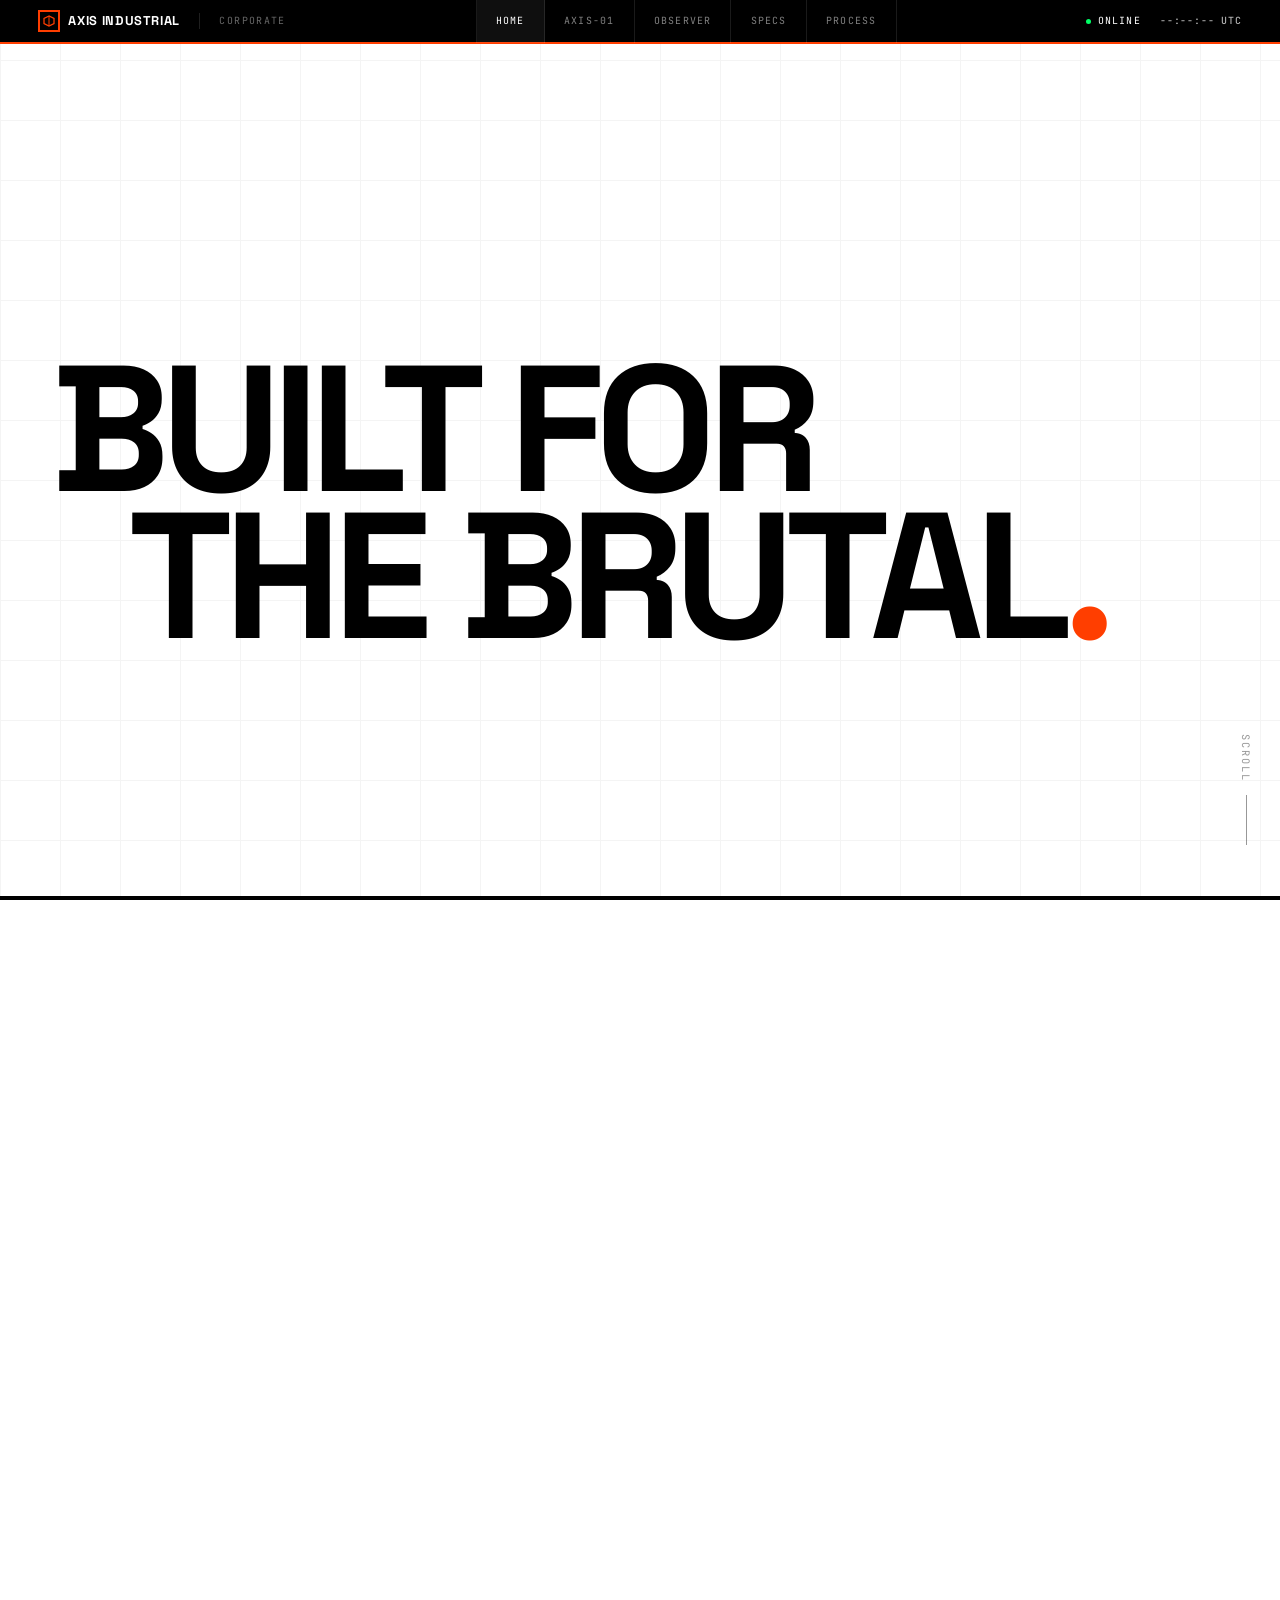
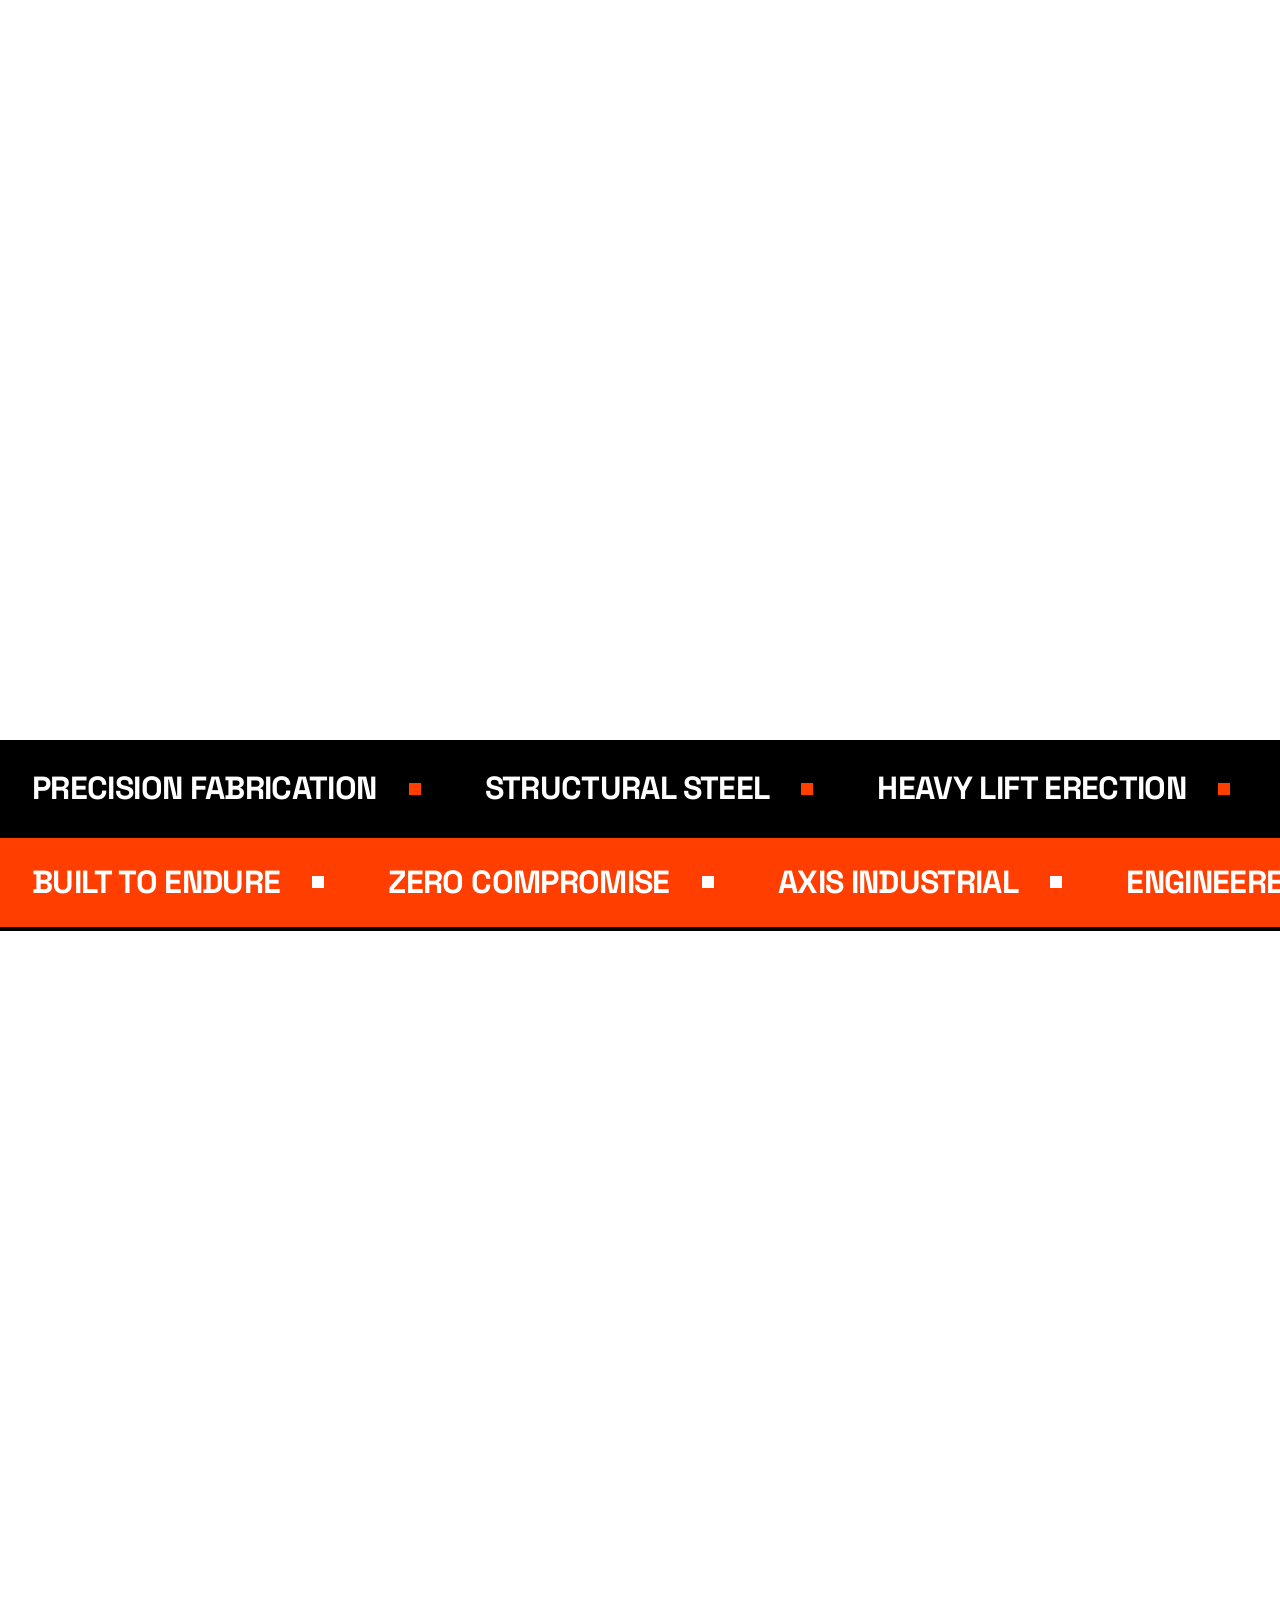
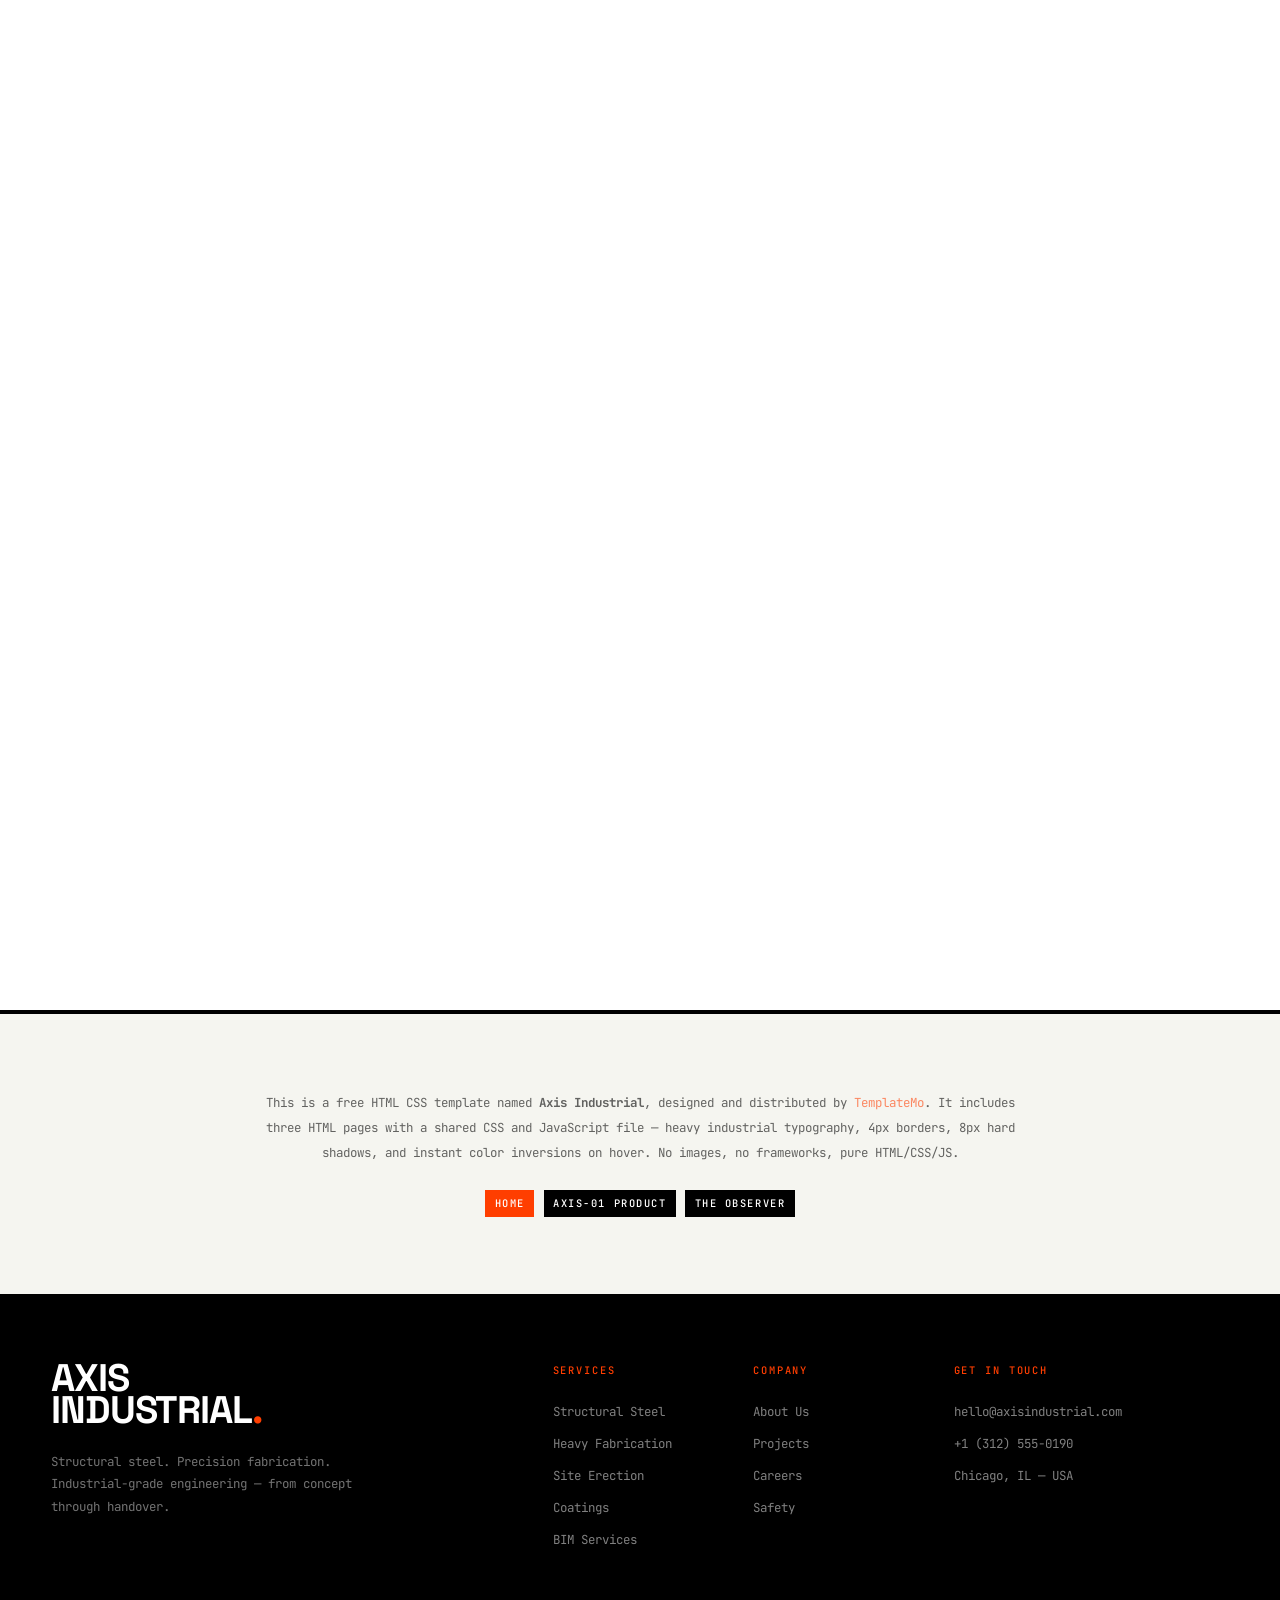
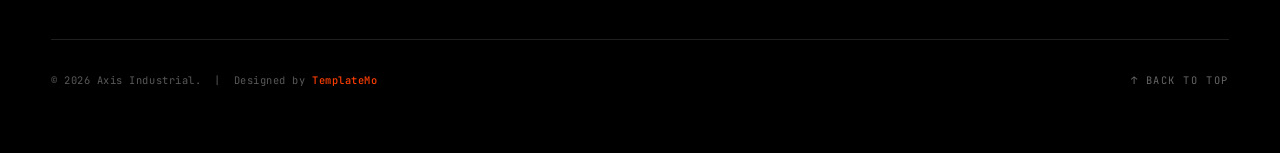
==== index.html @ 9c0cbf34 "up template" ====
<!DOCTYPE html>
<html lang="en">
<head>
<meta charset="UTF-8">
<meta name="viewport" content="width=device-width, initial-scale=1.0">
<title>AXIS INDUSTRIAL — Engineered Without Compromise</title>
<meta name="description" content="AXIS INDUSTRIAL delivers precision-engineered solutions for heavy industry. Built to endure. Designed to perform.">
<link rel="preconnect" href="https://fonts.googleapis.com">
<link rel="preconnect" href="https://fonts.gstatic.com" crossorigin>
<link href="https://fonts.googleapis.com/css2?family=JetBrains+Mono:wght@400;500&family=Space+Grotesk:wght@400;700&display=swap" rel="stylesheet">
<link rel="stylesheet" href="css/templatemo-axis-industrial.css">
<link rel="stylesheet" href="css/templatemo-axis-main-page.css">
<!--

TemplateMo 619 Axis Industrial

https://templatemo.com/tm-619-axis-industrial

-->
</head>
<body>

<!-- ====== HEADER ====== -->
<header class="header">
    <div class="header__inner">
        <div class="header__left">
            <a href="index.html" class="header__logo" aria-label="AXIS INDUSTRIAL Home">
                <span class="header__logo-mark">
                    <svg viewBox="0 0 24 24" fill="none" xmlns="http://www.w3.org/2000/svg"><path d="M12 2L2 7V17L12 22L22 17V7L12 2Z" stroke="#FF3E00" stroke-width="2.5"/><line x1="12" y1="2" x2="12" y2="22" stroke="#FF3E00" stroke-width="2"/></svg>
                </span>
                Axis Industrial
            </a>
            <span class="header__sep"></span>
            <span class="header__product">Corporate</span>
        </div>
        <nav class="header__nav" id="headerNav">
            <a href="index.html" class="active">Home</a>
            <a href="landing-page.html">AXIS-01</a>
            <a href="the-observer.html">Observer</a>
            <a href="#specs">Specs</a>
            <a href="#process">Process</a>
        </nav>
        <div class="header__right">
            <div class="header__status"><span class="header__status-dot"></span><span>Online</span></div>
            <div class="header__clock" id="utcClock">--:--:-- UTC</div>
        </div>
        <button class="header__burger" id="headerBurger" aria-label="Toggle navigation" aria-expanded="false"><span></span><span></span><span></span></button>
    </div>
</header>


<!-- ====== HERO ====== -->
<section class="hero">
    <div class="hero__grid hero__grid--dense" aria-hidden="true"></div>
    <div class="hero__label reveal">Est. 2009 — Precision Manufacturing</div>
    <h1 class="hero__title">
        <span class="line">Built for</span>
        <span class="line line--indent">the Brutal<span class="accent-dot">.</span></span>
    </h1>
    <div class="hero__bottom">
        <p class="hero__desc reveal">We engineer structural systems that perform under extreme load, hostile environments, and zero tolerance for failure.</p>
        <div class="hero__stats reveal">
            <div><div class="hero__stat-num">340<span class="accent">+</span></div><div class="hero__stat-label">Projects Delivered</div></div>
            <div><div class="hero__stat-num">99.7<span class="accent">%</span></div><div class="hero__stat-label">Uptime Record</div></div>
            <div><div class="hero__stat-num">16</div><div class="hero__stat-label">Countries Served</div></div>
        </div>
    </div>
    <div class="hero__scroll-cue" aria-hidden="true">Scroll</div>
</section>


<!-- ====== BENTO SPECS ====== -->
<section class="section" id="specs">
    <div class="container">
        <div class="section__header reveal">
            <div class="section__eyebrow">// Specifications</div>
            <h2 class="section__title">What We<br>Bring to Site</h2>
        </div>
        <div class="bento__grid">
            <div class="bento-card bento-card--wide reveal">
                <div class="bento-card__number">AX—01</div>
                <div><h3 class="bento-card__title">Structural<br>Analysis</h3><p class="bento-card__text">Finite element modeling at scale. Every joint, weld, and load path computed to fractions of a millimeter.</p></div>
                <div class="bar-chart"><div class="bar-chart__col" style="height:45%"></div><div class="bar-chart__col" style="height:70%"></div><div class="bar-chart__col" style="height:55%"></div><div class="bar-chart__col" style="height:90%"></div><div class="bar-chart__col" style="height:65%"></div><div class="bar-chart__col" style="height:100%"></div><div class="bar-chart__col" style="height:80%"></div><div class="bar-chart__col" style="height:95%"></div></div>
                <div class="bento-card__visual" aria-hidden="true"></div>
            </div>
            <div class="bento-card bento-card--narrow bento-card--dark reveal">
                <div class="bento-card__number">AX—02</div>
                <h3 class="bento-card__title">Heavy<br>Fabrication</h3>
                <div class="bento-card__stat">2400<span style="font-size:0.4em;opacity:0.5">T</span></div>
            </div>
            <div class="bento-card bento-card--mid reveal">
                <div class="bento-card__number">AX—03</div>
                <div><h3 class="bento-card__title">On-Site<br>Erection</h3><p class="bento-card__text">Crane-ready modular assemblies. Delivered sequenced, bolted in order, zero rework.</p></div>
                <div style="align-self:end;display:flex;flex-wrap:wrap;gap:0.5rem"><span class="tag">Modular</span><span class="tag tag--filled">Sequenced</span><span class="tag">Pre-fitted</span></div>
            </div>
            <div class="bento-card bento-card--mid bento-card--safety reveal">
                <div class="bento-card__number" style="opacity:0.6">AX—04</div>
                <h3 class="bento-card__title">Corrosion<br>Engineering</h3>
                <p class="bento-card__text" style="opacity:0.85">25-year coating systems verified to ISO 12944 C5-M.</p>
                <div class="bento-card__stat">C5-M</div>
            </div>
            <div class="bento-card bento-card--narrow bento-card--tall reveal">
                <div class="bento-card__number">AX—05</div>
                <h3 class="bento-card__title">Quality<br>Assurance</h3>
                <p class="bento-card__text">ISO 3834-2 certified welding. Full material traceability.</p>
                <div style="align-self:end"><div class="bento-card__stat">100<span class="accent" style="font-size:0.4em">%</span></div><div class="bento-card__text" style="margin-top:0.5rem">Inspection Rate</div></div>
            </div>
            <div class="bento-card bento-card--wide bento-card--dark reveal">
                <div class="bento-card__number">AX—06</div>
                <div><h3 class="bento-card__title">Digital Twin<br>Integration</h3><p class="bento-card__text" style="opacity:0.55">Every structure delivered with a living BIM model — sensor-linked, maintenance-aware.</p></div>
                <div class="bar-chart"><div class="bar-chart__col" style="height:60%"></div><div class="bar-chart__col" style="height:80%"></div><div class="bar-chart__col" style="height:100%"></div><div class="bar-chart__col" style="height:70%"></div><div class="bar-chart__col" style="height:90%"></div><div class="bar-chart__col" style="height:50%"></div></div>
            </div>
        </div>
    </div>
</section>


<!-- ====== TICKER ====== -->
<div class="ticker" aria-hidden="true"><div class="ticker__track"><span class="ticker__item">Precision Fabrication</span><span class="ticker__item">Structural Steel</span><span class="ticker__item">Heavy Lift Erection</span><span class="ticker__item">Industrial Coatings</span><span class="ticker__item">BIM / Digital Twin</span><span class="ticker__item">Quality ISO 3834</span><span class="ticker__item">NDT Inspection</span><span class="ticker__item">Modular Assembly</span><span class="ticker__item">Precision Fabrication</span><span class="ticker__item">Structural Steel</span><span class="ticker__item">Heavy Lift Erection</span><span class="ticker__item">Industrial Coatings</span><span class="ticker__item">BIM / Digital Twin</span><span class="ticker__item">Quality ISO 3834</span><span class="ticker__item">NDT Inspection</span><span class="ticker__item">Modular Assembly</span></div></div>
<div class="ticker ticker--reverse ticker--safety" aria-hidden="true"><div class="ticker__track"><span class="ticker__item">Built to Endure</span><span class="ticker__item">Zero Compromise</span><span class="ticker__item">Axis Industrial</span><span class="ticker__item">Engineered Strength</span><span class="ticker__item">On Time — On Spec</span><span class="ticker__item">Axis Industrial</span><span class="ticker__item">Built to Endure</span><span class="ticker__item">Zero Compromise</span><span class="ticker__item">Axis Industrial</span><span class="ticker__item">Engineered Strength</span><span class="ticker__item">On Time — On Spec</span><span class="ticker__item">Axis Industrial</span></div></div>


<!-- ====== THE STACK ====== -->
<section class="section" id="process">
    <div class="container">
        <div class="stack__header reveal">
            <div><div class="section__eyebrow">// How We Deliver</div><h2 class="section__title">The Process</h2></div>
            <p class="stack__subtitle">Four phases. One outcome. Structures that outlast the engineers who built them.</p>
        </div>
        <div>
            <article class="stack__card reveal"><div class="stack__card-left"><div class="stack__card-step">01</div></div><div class="stack__card-right"><h3 class="stack__card-title">Scope &<br>Assessment</h3><p class="stack__card-text">We survey, scan, and model existing site conditions. Every constraint becomes a parameter.</p><div class="stack__card-tags"><span class="tag">Site Survey</span><span class="tag">3D Scan</span><span class="tag tag--filled">Load Analysis</span></div></div></article>
            <article class="stack__card reveal"><div class="stack__card-left"><div class="stack__card-step">02</div></div><div class="stack__card-right"><h3 class="stack__card-title">Design &<br>Engineering</h3><p class="stack__card-text">Full 3D BIM modeling with integrated structural analysis. Connection design, seismic detailing — all in parallel.</p><div class="stack__card-tags"><span class="tag">BIM Model</span><span class="tag tag--safety">FEA</span><span class="tag">Seismic</span></div></div></article>
            <article class="stack__card reveal"><div class="stack__card-left"><div class="stack__card-step">03</div></div><div class="stack__card-right"><h3 class="stack__card-title">Fabrication<br>& QC</h3><p class="stack__card-text">CNC plasma, robotic welding, coded welders. Every piece NDT inspected, blast cleaned, and coated.</p><div class="stack__card-tags"><span class="tag tag--filled">CNC</span><span class="tag">Robotic Weld</span><span class="tag">NDT</span></div></div></article>
            <article class="stack__card reveal"><div class="stack__card-left"><div class="stack__card-step">04</div></div><div class="stack__card-right"><h3 class="stack__card-title">Erection &<br>Handover</h3><p class="stack__card-text">Sequenced delivery to site. We hand over a digital twin with every bolt location documented.</p><div class="stack__card-tags"><span class="tag">Lift Plan</span><span class="tag">As-Builts</span><span class="tag tag--safety">Digital Twin</span></div></div></article>
        </div>
    </div>
</section>


<!-- ====== ABOUT THIS TEMPLATE ====== -->
<section class="about">
    <div class="about__inner">
        <p class="about__text">
            This is a free HTML CSS template named <strong>Axis Industrial</strong>, designed and distributed by
            <a href="https://templatemo.com/tm-619-axis-industrial" target="_blank" rel="noopener" style="color:var(--safety)">TemplateMo</a>.
            It includes three HTML pages with a shared CSS and JavaScript file — heavy industrial typography,
            4px borders, 8px hard shadows, and instant color inversions on hover. No images, no frameworks, pure HTML/CSS/JS.
        </p>
        <div class="about__links">
            <a href="index.html" class="tag tag--safety">Home</a>
            <a href="landing-page.html" class="tag tag--filled">AXIS-01 Product</a>
            <a href="the-observer.html" class="tag tag--filled">The Observer</a>
        </div>
    </div>
</section>


<!-- ====== FOOTER ====== -->
<footer class="footer">
    <div class="footer__inner">
        <div class="footer__top">
            <div class="footer__brand">
                <h2 class="font-display footer__brand-name">Axis<br>Industrial<span class="accent">.</span></h2>
                <p class="footer__brand-desc">Structural steel. Precision fabrication. Industrial-grade engineering — from concept through handover.</p>
            </div>
            <div class="footer__col"><div class="footer__col-title">Services</div><a href="#">Structural Steel</a><a href="#">Heavy Fabrication</a><a href="#">Site Erection</a><a href="#">Coatings</a><a href="#">BIM Services</a></div>
            <div class="footer__col"><div class="footer__col-title">Company</div><a href="#">About Us</a><a href="#">Projects</a><a href="#">Careers</a><a href="#">Safety</a></div>
            <div class="footer__col"><div class="footer__col-title">Get in Touch</div><a href="#">hello@axisindustrial.com</a><a href="#">+1 (312) 555-0190</a><a href="#">Chicago, IL — USA</a></div>
        </div>
        <div class="footer__bottom">
            <span class="footer__copy">&copy; 2026 Axis Industrial. &nbsp;|&nbsp; Designed by <a href="https://templatemo.com/tm-619-axis-industrial" target="_blank" rel="nofollow noopener">TemplateMo</a></span>
            <button class="footer__back-top" id="backToTop" aria-label="Back to top">↑ Back to Top</button>
        </div>
    </div>
</footer>

<script src="js/templatemo-axis-script.js"></script>
</body>
</html>
---- css/templatemo-axis-industrial.css ----
/*

TemplateMo 619 Axis Industrial

https://templatemo.com/tm-619-axis-industrial

*/

/* ============================================================
   AXIS INDUSTRIAL — COMMON CSS
   ============================================================
   1. RESET & VARIABLES
   2. BASE TYPOGRAPHY
   3. UTILITY CLASSES
   4. BUTTONS
   5. HEADER / NAV
   6. HERO (BASE)
   7. SECTION SHARED
   8. BENTO / SPEC CARD BASE
   9. TICKER
   10. FOOTER
   11. SCROLL REVEAL
   12. RESPONSIVE — BASE
   ============================================================ */

/* ----- 1. RESET & VARIABLES ----- */
*, *::before, *::after {
    margin: 0;
    padding: 0;
    box-sizing: border-box;
}

:root {
    /* Palette */
    --base: #FFFFFF;
    --ink: #000000;
    --safety: #FF3E00;
    --muted: #888888;
    --surface: #F5F5F0;
    --term-bg: #08080A;
    --term-green: #00FF66;
    --term-amber: #FFAA00;

    /* Borders & Shadows */
    --border: 4px solid var(--ink);
    --border-thin: 1px solid var(--ink);
    --border-hair: 1px solid rgba(0,0,0,0.10);
    --shadow: 8px 8px 0px var(--ink);
    --shadow-safety: 8px 8px 0px var(--safety);
    --shadow-hover: 4px 4px 0px var(--ink);

    /* Type Scale */
    --fs-hero: clamp(4rem, 14vw, 14rem);
    --fs-h1: clamp(2.4rem, 5vw, 5rem);
    --fs-h2: clamp(1.6rem, 3vw, 3rem);
    --fs-h3: clamp(1.1rem, 1.6vw, 1.5rem);
    --fs-body: clamp(0.9rem, 1.1vw, 1.1rem);
    --fs-data: clamp(0.78rem, 0.9vw, 0.95rem);
    --fs-micro: 0.62rem;
    --fs-ticker: clamp(1.4rem, 2.5vw, 2.5rem);
    --fs-stat: clamp(2.4rem, 5vw, 4.5rem);
    --fs-spec-val: clamp(2rem, 4vw, 3.5rem);

    /* Spacing */
    --gap: clamp(1rem, 2vw, 2rem);
    --section-pad: clamp(4rem, 10vw, 10rem) clamp(1rem, 4vw, 4rem);

    /* Layout */
    --cols: 12;
    --header-h: 44px;
}

html {
    scroll-behavior: smooth;
    -webkit-text-size-adjust: 100%;
}

body {
    font-family: 'JetBrains Mono', monospace;
    font-weight: 400;
    font-size: var(--fs-body);
    line-height: 1.6;
    color: var(--ink);
    background-color: var(--base);
    overflow-x: hidden;
}

img { max-width: 100%; display: block; }
a { color: inherit; text-decoration: none; }
ul { list-style: none; }

::selection {
    background: var(--safety);
    color: var(--base);
}


/* ----- 2. BASE TYPOGRAPHY ----- */
h1, h2, h3, h4, h5, h6,
.font-display {
    font-family: 'Space Grotesk', sans-serif;
    font-weight: 700;
    text-transform: uppercase;
    line-height: 0.85;
    letter-spacing: -0.03em;
}


/* ----- 3. UTILITY CLASSES ----- */
.container {
    width: 100%;
    max-width: 1440px;
    margin: 0 auto;
    padding-inline: clamp(1rem, 4vw, 4rem);
}

.grid-12 {
    display: grid;
    grid-template-columns: repeat(var(--cols), 1fr);
    gap: var(--gap);
}

.accent { color: var(--safety); }

.tag {
    display: inline-block;
    font-family: 'JetBrains Mono', monospace;
    font-size: 0.65rem;
    font-weight: 500;
    text-transform: uppercase;
    letter-spacing: 0.15em;
    padding: 0.3em 0.7em;
    border: 2px solid var(--ink);
    background: var(--base);
}

.tag--filled {
    background: var(--ink);
    color: var(--base);
}

.tag--safety {
    background: var(--safety);
    color: var(--base);
    border-color: var(--safety);
}

.tag--ghost {
    border-color: var(--muted);
    color: var(--muted);
    background: transparent;
}


/* ----- 4. BUTTONS ----- */
.btn {
    font-family: 'JetBrains Mono', monospace;
    font-size: 0.72rem;
    font-weight: 500;
    text-transform: uppercase;
    letter-spacing: 0.1em;
    padding: 0.8em 2em;
    border: var(--border);
    cursor: pointer;
    transition: none;
    display: inline-block;
    text-align: center;
}

.btn--primary {
    background: var(--safety);
    color: var(--base);
    box-shadow: var(--shadow);
}

.btn--primary:hover {
    transform: translate(-4px, -4px);
    box-shadow: 12px 12px 0px var(--ink);
}

.btn--primary:active {
    transform: translate(4px, 4px);
    box-shadow: 0 0 0 var(--ink);
}

.btn--ghost {
    background: var(--base);
    color: var(--ink);
    box-shadow: var(--shadow);
}

.btn--ghost:hover {
    background: var(--ink);
    color: var(--base);
    transform: translate(-4px, -4px);
    box-shadow: 12px 12px 0px var(--ink);
}


/* ----- 5. HEADER / NAV ----- */
.header {
    position: fixed;
    top: 0;
    left: 0;
    width: 100%;
    height: var(--header-h);
    z-index: 1000;
    background: var(--ink);
    color: var(--base);
    border-bottom: 2px solid var(--safety);
    display: flex;
    align-items: center;
    padding: 0 clamp(1rem, 3vw, 3rem);
}

.header__inner {
    width: 100%;
    max-width: 1440px;
    margin: 0 auto;
    display: flex;
    align-items: center;
    justify-content: space-between;
    gap: 1rem;
}

.header__left {
    display: flex;
    align-items: center;
    gap: 1.2rem;
}

.header__logo {
    font-family: 'Space Grotesk', sans-serif;
    font-weight: 700;
    font-size: 0.8rem;
    text-transform: uppercase;
    letter-spacing: 0.05em;
    display: flex;
    align-items: center;
    gap: 0.5rem;
    white-space: nowrap;
}

.header__logo-mark {
    width: 22px;
    height: 22px;
    border: 2px solid var(--safety);
    display: flex;
    align-items: center;
    justify-content: center;
    flex-shrink: 0;
}

.header__logo-mark svg {
    width: 12px;
    height: 12px;
}

.header__sep {
    width: 1px;
    height: 16px;
    background: rgba(255,255,255,0.12);
}

.header__product {
    font-size: var(--fs-micro);
    letter-spacing: 0.14em;
    text-transform: uppercase;
    opacity: 0.4;
}

/* Light-switch nav cells */
.header__nav {
    display: flex;
    align-items: stretch;
    height: var(--header-h);
    border-left: 1px solid rgba(255,255,255,0.10);
}

.header__nav a {
    font-family: 'JetBrains Mono', monospace;
    font-size: var(--fs-micro);
    text-transform: uppercase;
    letter-spacing: 0.12em;
    padding: 0 1.2rem;
    display: flex;
    align-items: center;
    border-right: 1px solid rgba(255,255,255,0.10);
    color: rgba(255,255,255,0.5);
    transition: background 0s, color 0s;
}

.header__nav a:hover {
    background: var(--safety);
    color: var(--base);
}

/* Active page highlight */
.header__nav a.active {
    background: rgba(255,255,255,0.06);
    color: var(--base);
}

.header__right {
    display: flex;
    align-items: center;
    gap: 1.2rem;
}

.header__status {
    display: flex;
    align-items: center;
    gap: 0.4rem;
    font-size: var(--fs-micro);
    text-transform: uppercase;
    letter-spacing: 0.12em;
}

.header__status-dot {
    width: 5px;
    height: 5px;
    border-radius: 50%;
    background: var(--term-green);
    animation: pulse 2s ease-in-out infinite;
}

@keyframes pulse {
    0%, 100% { opacity: 1; }
    50% { opacity: 0.4; }
}

.header__clock {
    font-family: 'JetBrains Mono', monospace;
    font-size: var(--fs-micro);
    font-weight: 500;
    letter-spacing: 0.08em;
    opacity: 0.7;
    min-width: 7em;
    text-align: right;
}

.header__burger {
    display: none;
    flex-direction: column;
    gap: 4px;
    cursor: pointer;
    background: none;
    border: none;
    padding: 4px;
}

.header__burger span {
    width: 22px;
    height: 2px;
    background: var(--base);
    transition: transform 0.3s, opacity 0.3s;
}


/* ----- 6. HERO (BASE) ----- */
.hero {
    min-height: 100vh;
    min-height: 100svh;
    display: flex;
    flex-direction: column;
    justify-content: flex-end;
    padding: var(--section-pad);
    padding-top: calc(var(--header-h) + 4rem);
    position: relative;
    overflow: hidden;
    border-bottom: var(--border);
}

.hero--center {
    justify-content: center;
    align-items: center;
    text-align: center;
}

.hero__grid {
    position: absolute;
    inset: 0;
    background-image:
        linear-gradient(rgba(0,0,0,0.045) 1px, transparent 1px),
        linear-gradient(90deg, rgba(0,0,0,0.045) 1px, transparent 1px);
    background-size: 40px 40px;
    pointer-events: none;
}

.hero__label {
    font-family: 'JetBrains Mono', monospace;
    font-size: 0.68rem;
    text-transform: uppercase;
    letter-spacing: 0.22em;
    color: var(--safety);
    margin-bottom: 1.5rem;
    display: flex;
    align-items: center;
    gap: 0.8rem;
    position: relative;
    z-index: 1;
}

.hero__label::before {
    content: '';
    width: 30px;
    height: 1px;
    background: var(--safety);
}

.hero__title {
    font-size: var(--fs-hero);
    line-height: 0.82;
    letter-spacing: -0.05em;
    position: relative;
    z-index: 1;
    margin-bottom: 2rem;
    animation: heroRotate linear both;
    animation-timeline: scroll();
    animation-range: 0vh 55vh;
}

@keyframes heroRotate {
    from { transform: rotate(0deg); opacity: 1; }
    to   { transform: rotate(-2.5deg) translateY(-20px); opacity: 0.25; }
}

.hero__title .line { display: block; }
.hero__title .line--indent { padding-left: clamp(1rem, 6vw, 6rem); }
.hero__title .dot,
.hero__title .accent-dot { color: var(--safety); }

.hero__bottom {
    display: flex;
    align-items: flex-end;
    justify-content: space-between;
    gap: 2rem;
    flex-wrap: wrap;
    position: relative;
    z-index: 1;
}

.hero__desc {
    max-width: 420px;
    font-size: var(--fs-data);
    line-height: 1.8;
    opacity: 0.55;
    position: relative;
    z-index: 1;
}

.hero__stats,
.hero__kpis {
    display: flex;
    gap: clamp(1.5rem, 3vw, 3.5rem);
}

.hero__stat-num,
.hero__kpi-val {
    font-family: 'Space Grotesk', sans-serif;
    font-weight: 700;
    font-size: var(--fs-stat);
    line-height: 1;
    letter-spacing: -0.04em;
}

.hero__stat-label,
.hero__kpi-label {
    font-size: 0.65rem;
    text-transform: uppercase;
    letter-spacing: 0.15em;
    opacity: 0.35;
    margin-top: 0.35rem;
}

.hero__scroll-cue {
    position: absolute;
    right: clamp(1rem, 2vw, 4rem);
    bottom: clamp(2rem, 4vw, 4rem);
    writing-mode: vertical-rl;
    font-size: 0.65rem;
    text-transform: uppercase;
    letter-spacing: 0.2em;
    opacity: 0.4;
    display: flex;
    align-items: center;
    gap: 0.8rem;
}

.hero__scroll-cue::after {
    content: '';
    width: 1px;
    height: 50px;
    background: var(--ink);
    animation: scrollPulse 2s ease-in-out infinite;
}

@keyframes scrollPulse {
    0%, 100% { opacity: 0.3; transform: scaleY(0.5); }
    50% { opacity: 1; transform: scaleY(1); }
}


/* ----- 7. SECTION SHARED ----- */
.section {
    padding: var(--section-pad);
    border-bottom: var(--border);
}

.section--surface {
    background: var(--surface);
}

.section__eyebrow {
    font-family: 'JetBrains Mono', monospace;
    font-size: 0.68rem;
    text-transform: uppercase;
    letter-spacing: 0.22em;
    color: var(--safety);
    margin-bottom: 1rem;
}

.section__title {
    font-size: var(--fs-h1);
}

.section__header {
    margin-bottom: clamp(2.5rem, 5vw, 5rem);
}


/* ----- 8. BENTO / SPEC CARD BASE ----- */
.bento-card {
    border: var(--border);
    box-shadow: var(--shadow);
    padding: clamp(1.2rem, 2vw, 2rem);
    background: var(--base);
    position: relative;
    display: grid;
    grid-template-rows: auto 1fr auto;
    transition: none;
    cursor: default;
    overflow: hidden;
}

.bento-card:hover {
    transform: translate(-4px, -4px);
    box-shadow: 12px 12px 0px var(--ink);
}

.bento-card--dark {
    background: var(--ink);
    color: var(--base);
    box-shadow: var(--shadow-safety);
}

.bento-card--dark:hover {
    box-shadow: 12px 12px 0px var(--safety);
}

.bento-card--safety {
    background: var(--safety);
    color: var(--base);
}

.bento-card--safety:hover {
    box-shadow: 12px 12px 0px var(--ink);
}

.bento-card__number {
    font-family: 'Space Grotesk', sans-serif;
    font-weight: 700;
    font-size: 0.72rem;
    text-transform: uppercase;
    letter-spacing: 0.1em;
    opacity: 0.3;
    margin-bottom: 1rem;
}

.bento-card__title {
    font-size: var(--fs-h3);
    margin-bottom: 0.6rem;
    line-height: 0.9;
}

.bento-card__text {
    font-size: var(--fs-data);
    line-height: 1.7;
    opacity: 0.55;
}

.bento-card__stat {
    font-family: 'Space Grotesk', sans-serif;
    font-weight: 700;
    font-size: clamp(2.5rem, 5vw, 4rem);
    line-height: 1;
    letter-spacing: -0.04em;
    align-self: end;
}

/* Mini bar chart inside cards */
.bar-chart {
    display: flex;
    align-items: flex-end;
    gap: 4px;
    height: 60px;
    margin-top: 1rem;
}

.bar-chart__col {
    flex: 1;
    background: var(--safety);
    min-height: 4px;
    border: 2px solid var(--ink);
}

.bento-card--dark .bar-chart__col {
    border-color: var(--safety);
}

/* Sparkline bars */
.spark {
    display: flex;
    align-items: flex-end;
    gap: 2px;
    height: 32px;
    margin-top: 1rem;
}

.spark__bar {
    flex: 1;
    background: var(--safety);
    min-height: 2px;
    opacity: 0.7;
}

/* Progress bar track */
.bar-track {
    width: 100%;
    height: 4px;
    background: rgba(0,0,0,0.06);
    margin-top: 0.8rem;
    overflow: hidden;
}

.bar-track--dark,
.bento-card--dark .bar-track {
    background: rgba(255,255,255,0.12);
}

.bar-track__fill {
    height: 100%;
    background: var(--safety);
    transition: width 0.8s ease;
}

.bento-card--safety .bar-track {
    background: rgba(255,255,255,0.2);
}

.bento-card--safety .bar-track__fill {
    background: var(--base);
}


/* ----- 9. TICKER ----- */
.ticker {
    border-bottom: var(--border);
    background: var(--ink);
    color: var(--base);
    overflow: hidden;
    padding: 1.2rem 0;
}

.ticker--safety {
    background: var(--safety);
}

.ticker--safety .ticker__item::after {
    background: var(--base);
}

.ticker__track {
    display: flex;
    width: max-content;
    animation: tickerScroll 20s linear infinite;
}

.ticker--reverse .ticker__track {
    animation-direction: reverse;
    animation-duration: 28s;
}

.ticker__item {
    font-family: 'Space Grotesk', sans-serif;
    font-weight: 700;
    font-size: var(--fs-ticker);
    text-transform: uppercase;
    letter-spacing: -0.02em;
    white-space: nowrap;
    padding: 0 2rem;
    display: flex;
    align-items: center;
    gap: 2rem;
}

.ticker__item::after {
    content: '';
    width: 12px;
    height: 12px;
    background: var(--safety);
    flex-shrink: 0;
}

@keyframes tickerScroll {
    0% { transform: translateX(0); }
    100% { transform: translateX(-50%); }
}


/* ----- 10. FOOTER ----- */
.footer {
    background: var(--ink);
    color: var(--base);
    padding: clamp(2.5rem, 5vw, 4rem) clamp(1rem, 4vw, 4rem);
}

.footer__inner {
    max-width: 1440px;
    margin: 0 auto;
}

/* Footer — Compact (landing / observer) */
.footer--compact .footer__inner {
    display: flex;
    justify-content: space-between;
    align-items: center;
    flex-wrap: wrap;
    gap: 1rem;
}

.footer__left {
    display: flex;
    align-items: center;
    gap: 1.5rem;
    flex-wrap: wrap;
}

.footer__logo {
    font-family: 'Space Grotesk', sans-serif;
    font-weight: 700;
    font-size: 0.85rem;
    text-transform: uppercase;
    letter-spacing: 0.04em;
}

.footer__links {
    display: flex;
    gap: 1.2rem;
}

.footer__links a {
    font-size: var(--fs-micro);
    text-transform: uppercase;
    letter-spacing: 0.12em;
    opacity: 0.4;
    transition: opacity 0.2s, color 0.2s;
}

.footer__links a:hover {
    opacity: 1;
    color: var(--safety);
}

/* Footer — Full (index page) */
.footer__top {
    display: grid;
    grid-template-columns: repeat(12, 1fr);
    gap: var(--gap);
    padding-bottom: clamp(3rem, 6vw, 6rem);
    border-bottom: 1px solid rgba(255,255,255,0.12);
}

.footer__brand {
    grid-column: span 5;
}

.footer__brand-name {
    font-size: var(--fs-h2);
    margin-bottom: 1.5rem;
}

.footer__brand-desc {
    font-size: var(--fs-data);
    opacity: 0.45;
    line-height: 1.8;
    max-width: 340px;
}

.footer__col {
    grid-column: span 2;
}

.footer__col:last-child {
    grid-column: span 3;
}

.footer__col-title {
    font-family: 'JetBrains Mono', monospace;
    font-size: 0.65rem;
    text-transform: uppercase;
    letter-spacing: 0.18em;
    color: var(--safety);
    margin-bottom: 1.5rem;
    font-weight: 500;
}

.footer__col a {
    display: block;
    font-size: var(--fs-data);
    opacity: 0.5;
    margin-bottom: 0.75rem;
    transition: opacity 0.2s;
}

.footer__col a:hover {
    opacity: 1;
    color: var(--safety);
}

.footer__bottom {
    display: flex;
    justify-content: space-between;
    align-items: center;
    padding-top: 2rem;
    gap: 1rem;
    flex-wrap: wrap;
}

.footer__copy {
    font-size: 0.65rem;
    color: rgba(255,255,255,0.35);
    letter-spacing: 0.05em;
}

.footer__copy a {
    color: var(--safety);
    font-weight: 500;
}

.footer__copy a:hover {
    text-decoration: underline;
}

.footer__back-top {
    font-family: 'JetBrains Mono', monospace;
    font-size: 0.65rem;
    text-transform: uppercase;
    letter-spacing: 0.15em;
    opacity: 0.4;
    cursor: pointer;
    background: none;
    border: none;
    color: var(--base);
    transition: opacity 0.2s;
}

.footer__back-top:hover {
    opacity: 1;
    color: var(--safety);
}


/* ----- 11. SCROLL REVEAL ----- */
.reveal {
    opacity: 0;
    transform: translateY(24px);
    transition: opacity 0.5s ease, transform 0.5s ease;
}

.reveal.visible {
    opacity: 1;
    transform: translateY(0);
}


/* ----- 12. RESPONSIVE — BASE ----- */
@media (max-width: 1024px) {
    .footer__brand { grid-column: span 12; margin-bottom: 2rem; }
    .footer__col { grid-column: span 4; }
    .footer__col:last-child { grid-column: span 4; }
}

@media (max-width: 768px) {
    :root {
        --cols: 4;
    }

    .header__nav { display: none; }
    .header__product { display: none; }
    .header__burger { display: flex; }

    .header__nav.open {
        display: flex;
        flex-direction: column;
        position: absolute;
        top: var(--header-h);
        left: 0;
        width: 100%;
        height: auto;
        background: var(--ink);
        border-bottom: 2px solid var(--safety);
        overflow-y: auto;
        max-height: calc(100vh - var(--header-h));
        max-height: calc(100svh - var(--header-h));
    }

    .header__nav.open a {
        border-right: none;
        border-bottom: 1px solid rgba(255,255,255,0.06);
        padding: 0.9rem clamp(1rem, 3vw, 3rem);
        height: auto;
    }

    .hero__bottom {
        flex-direction: column;
        align-items: flex-start;
    }

    .hero__scroll-cue { display: none; }

    .footer__col { grid-column: span 6; }
    .footer__col:last-child { grid-column: span 6; }

    .footer--compact .footer__inner {
        flex-direction: column;
        align-items: flex-start;
    }

    .footer__left {
        flex-direction: column;
        align-items: flex-start;
        gap: 1rem;
    }
}

@media (max-width: 480px) {
    .hero__stats,
    .hero__kpis {
        flex-direction: column;
        gap: 1rem;
    }

    .footer__col,
    .footer__col:last-child { grid-column: 1 / -1; }

    .header__status span { display: none; }
}
---- css/templatemo-axis-main-page.css ----
/*

TemplateMo 619 Axis Industrial

https://templatemo.com/tm-619-axis-industrial

*/

/* ============================================================
   INDEX PAGE — SPECIFIC STYLES
   ============================================================ */

.hero__grid--dense {
    background-size: 60px 60px;
    opacity: 0.04;
    background-image:
        linear-gradient(var(--ink) 1px, transparent 1px),
        linear-gradient(90deg, var(--ink) 1px, transparent 1px);
}

/* Bento Grid */
.bento__grid {
    display: grid;
    grid-template-columns: repeat(12, 1fr);
    grid-auto-rows: minmax(180px, auto);
    gap: var(--gap);
}

.bento-card--wide    { grid-column: span 8; }
.bento-card--mid     { grid-column: span 6; }
.bento-card--narrow  { grid-column: span 4; }
.bento-card--tall    { grid-row: span 2; }

.bento-card__visual {
    position: absolute;
    right: -10px;
    bottom: -10px;
    width: 120px;
    height: 120px;
    border: 3px solid currentColor;
    border-radius: 50%;
    opacity: 0.08;
}

/* Sticky Stack Cards */
.stack__header {
    margin-bottom: clamp(3rem, 6vw, 6rem);
    display: flex;
    align-items: flex-end;
    justify-content: space-between;
    gap: 2rem;
    flex-wrap: wrap;
}

.stack__subtitle {
    font-size: var(--fs-data);
    max-width: 340px;
    opacity: 0.6;
    line-height: 1.7;
}

.stack__card {
    position: sticky;
    top: 80px;
    border: var(--border);
    box-shadow: var(--shadow);
    background: var(--base);
    padding: clamp(2rem, 4vw, 4rem);
    margin-bottom: 2rem;
    display: grid;
    grid-template-columns: repeat(12, 1fr);
    gap: var(--gap);
    align-items: center;
    transition: none;
}

.stack__card:nth-child(2) { top: 110px; background: #F5F5F0; }
.stack__card:nth-child(3) { top: 140px; background: var(--ink); color: var(--base); box-shadow: var(--shadow-safety); }
.stack__card:nth-child(4) { top: 170px; background: #F0F0EB; }

.stack__card:hover { transform: translate(-4px, -4px); box-shadow: 12px 12px 0px var(--ink); }
.stack__card:nth-child(3):hover { box-shadow: 12px 12px 0px var(--safety); }

.stack__card-left  { grid-column: span 4; }
.stack__card-right { grid-column: span 8; }

.stack__card-step {
    font-family: 'Space Grotesk', sans-serif;
    font-weight: 700;
    font-size: clamp(4rem, 8vw, 7rem);
    line-height: 0.8;
    letter-spacing: -0.05em;
    opacity: 0.12;
}

.stack__card-title { font-size: var(--fs-h2); margin-bottom: 1rem; }
.stack__card-text { font-size: var(--fs-data); line-height: 1.8; opacity: 0.7; max-width: 520px; }
.stack__card-tags { display: flex; flex-wrap: wrap; gap: 0.5rem; margin-top: 1.2rem; }

.stack__card:nth-child(3) .tag { border-color: var(--base); color: var(--base); background: transparent; }
.stack__card:nth-child(3) .tag--filled { background: var(--safety); border-color: var(--safety); }

/* About / Template Info */
.about {
    padding: clamp(3rem, 6vw, 5rem) clamp(1rem, 4vw, 4rem);
    border-bottom: var(--border);
    background: var(--surface);
}

.about__inner { max-width: 760px; margin: 0 auto; text-align: center; }
.about__text { font-size: var(--fs-data); line-height: 2; opacity: 0.6; margin-bottom: 1.5rem; }
.about__links { display: flex; gap: 0.6rem; justify-content: center; flex-wrap: wrap; }

@media (max-width: 1024px) {
    .bento-card--wide,
    .bento-card--mid,
    .bento-card--narrow { grid-column: span 6; }
    .stack__card-left  { grid-column: span 3; }
    .stack__card-right { grid-column: span 9; }
}

@media (max-width: 768px) {
    .bento-card--wide,
    .bento-card--mid,
    .bento-card--narrow { grid-column: 1 / -1; }
    .bento-card--tall { grid-row: span 1; }
    .stack__card { grid-template-columns: 1fr; position: relative; top: auto !important; }
    .stack__card-left, .stack__card-right { grid-column: 1 / -1; }
    .stack__card-step { font-size: 4rem; }
}
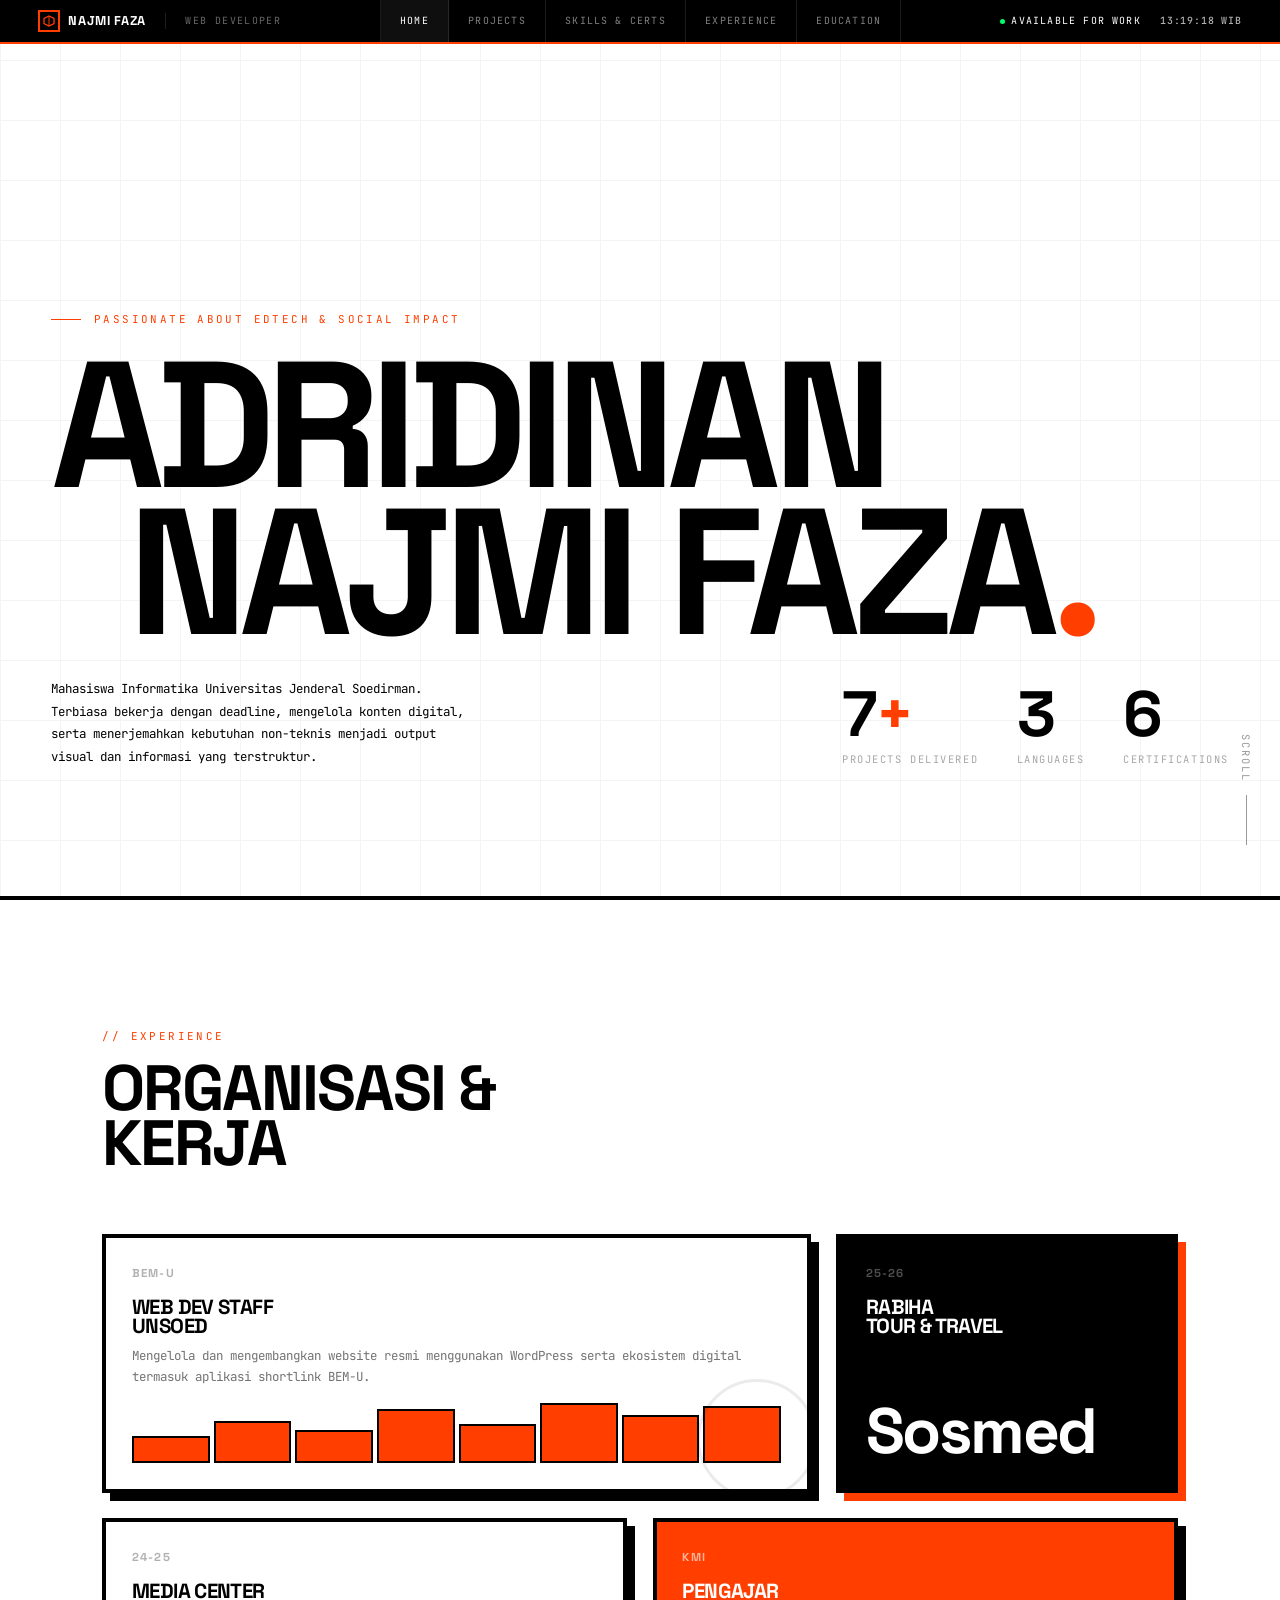
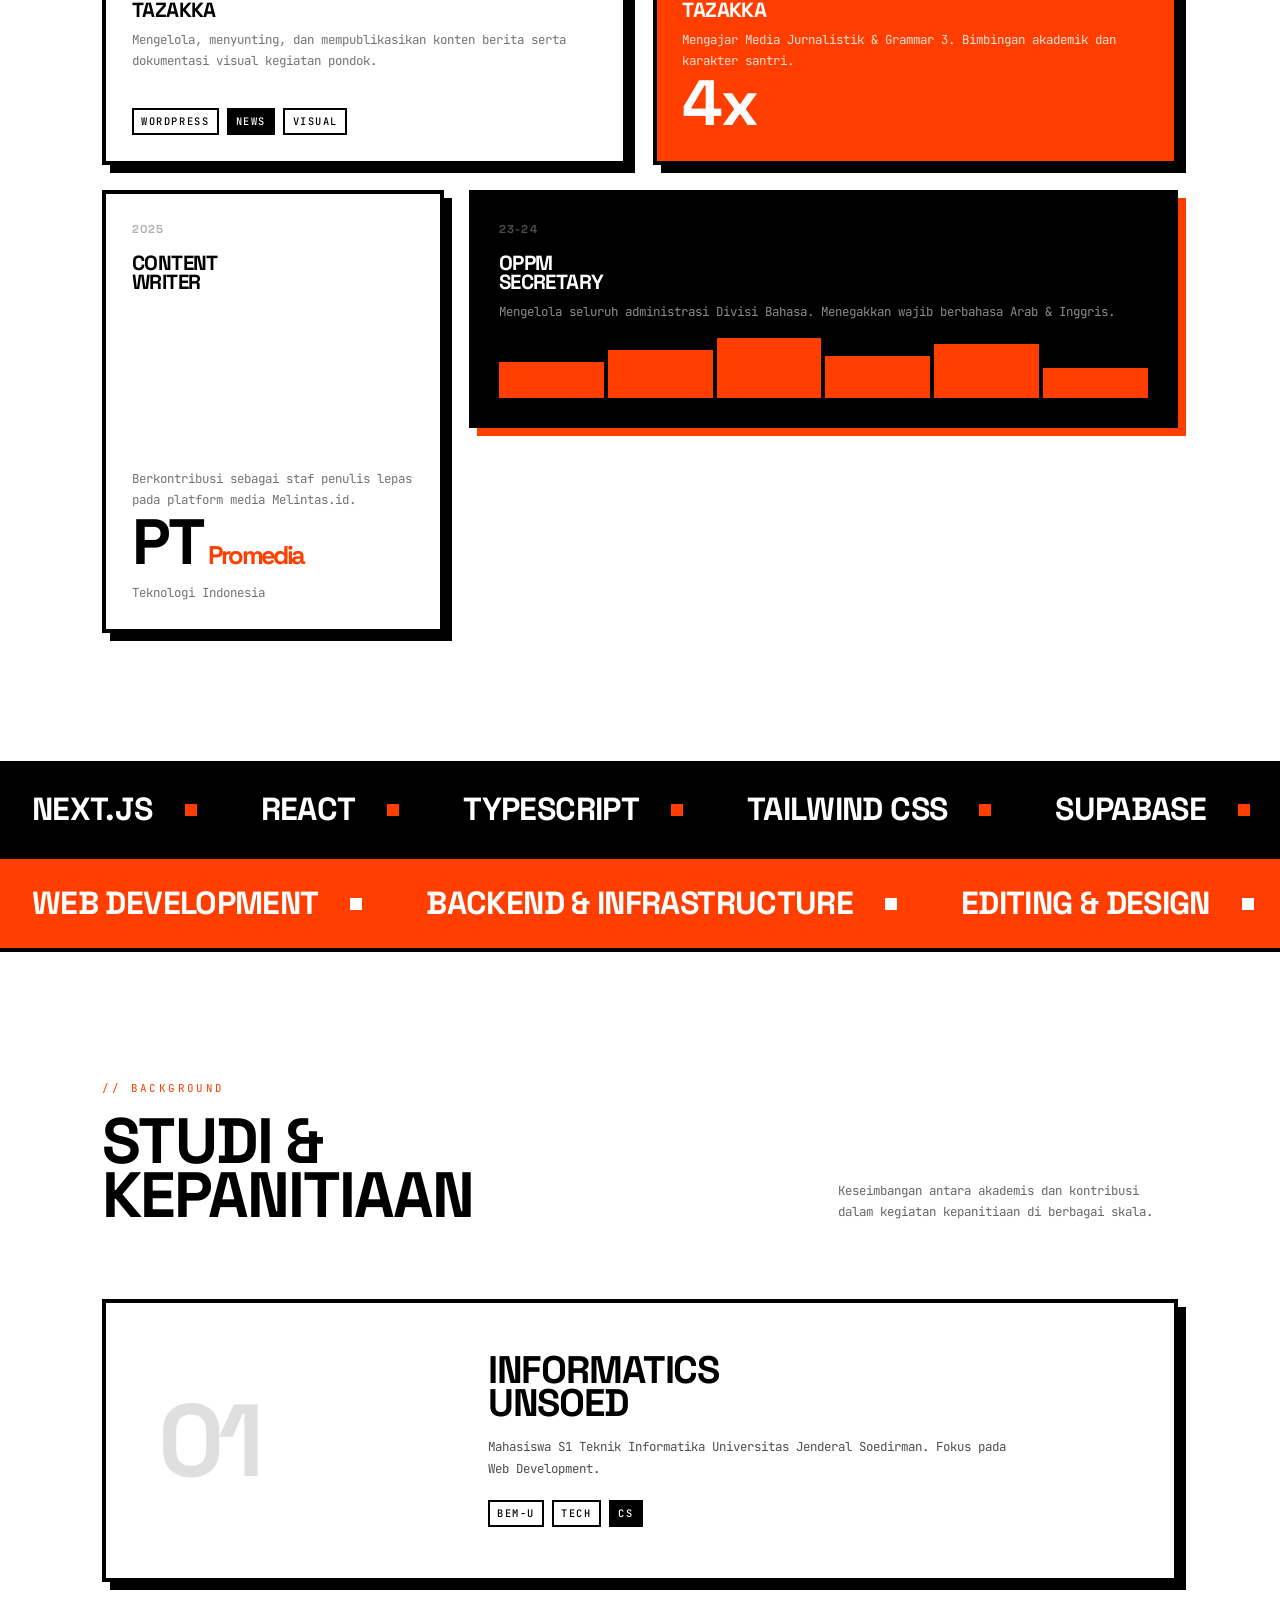
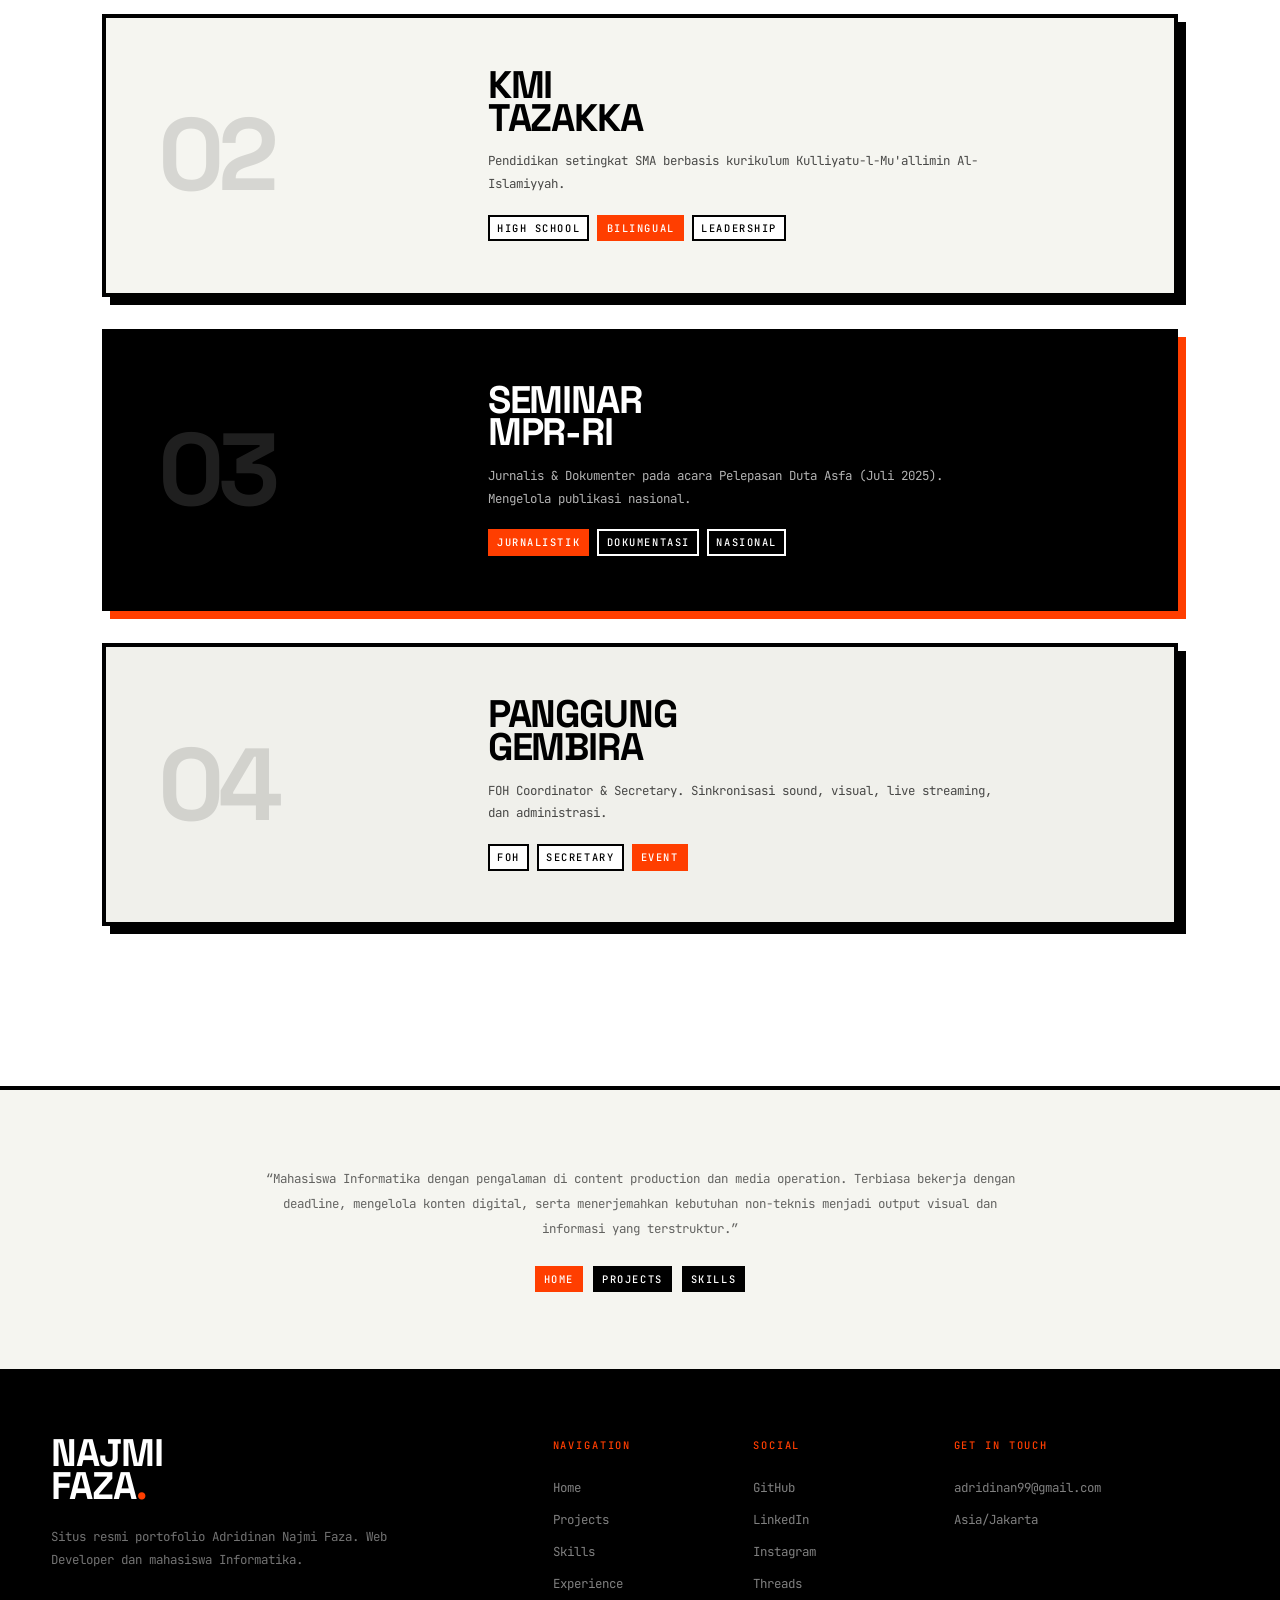
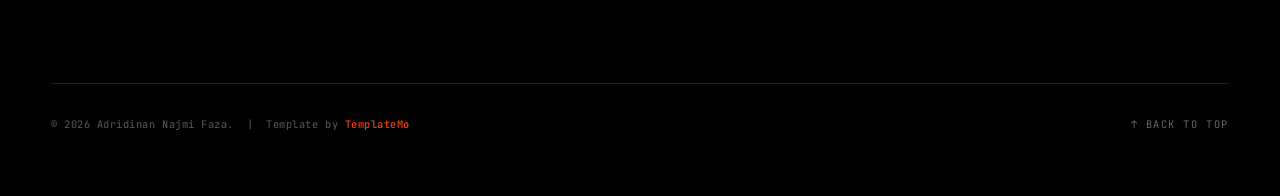
==== commit 0ed04d75: "Normalize CSS formatting and responsive tweaks Reformatted CSS for consistency (indentation, quoting" ====
--- a/index.html
+++ b/index.html
@@ -3,8 +3,8 @@
 <head>
 <meta charset="UTF-8">
 <meta name="viewport" content="width=device-width, initial-scale=1.0">
-<title>AXIS INDUSTRIAL — Engineered Without Compromise</title>
-<meta name="description" content="AXIS INDUSTRIAL delivers precision-engineered solutions for heavy industry. Built to endure. Designed to perform.">
+<title>Adridinan Najmi Faza — Web Developer & Portfolio</title>
+<meta name="description" content="Situs resmi portofolio Adridinan Najmi Faza (Najmi Faza), Web Developer dan mahasiswa Informatika Universitas Jenderal Soedirman.">
 <link rel="preconnect" href="https://fonts.googleapis.com">
 <link rel="preconnect" href="https://fonts.gstatic.com" crossorigin>
 <link href="https://fonts.googleapis.com/css2?family=JetBrains+Mono:wght@400;500&family=Space+Grotesk:wght@400;700&display=swap" rel="stylesheet">
@@ -24,25 +24,25 @@
 <header class="header">
     <div class="header__inner">
         <div class="header__left">
-            <a href="index.html" class="header__logo" aria-label="AXIS INDUSTRIAL Home">
+            <a href="index.html" class="header__logo" aria-label="Najmi Faza Home">
                 <span class="header__logo-mark">
                     <svg viewBox="0 0 24 24" fill="none" xmlns="http://www.w3.org/2000/svg"><path d="M12 2L2 7V17L12 22L22 17V7L12 2Z" stroke="#FF3E00" stroke-width="2.5"/><line x1="12" y1="2" x2="12" y2="22" stroke="#FF3E00" stroke-width="2"/></svg>
                 </span>
-                Axis Industrial
+                Najmi Faza
             </a>
             <span class="header__sep"></span>
-            <span class="header__product">Corporate</span>
+            <span class="header__product">Web Developer</span>
         </div>
         <nav class="header__nav" id="headerNav">
             <a href="index.html" class="active">Home</a>
-            <a href="landing-page.html">AXIS-01</a>
-            <a href="the-observer.html">Observer</a>
-            <a href="#specs">Specs</a>
-            <a href="#process">Process</a>
+            <a href="landing-page.html">Projects</a>
+            <a href="the-observer.html">Skills & Certs</a>
+            <a href="#experience">Experience</a>
+            <a href="#education">Education</a>
         </nav>
         <div class="header__right">
-            <div class="header__status"><span class="header__status-dot"></span><span>Online</span></div>
-            <div class="header__clock" id="utcClock">--:--:-- UTC</div>
+            <div class="header__status"><span class="header__status-dot"></span><span>Available for work</span></div>
+            <div class="header__clock" id="utcClock">Asia/Jakarta</div>
         </div>
         <button class="header__burger" id="headerBurger" aria-label="Toggle navigation" aria-expanded="false"><span></span><span></span><span></span></button>
     </div>
@@ -52,17 +52,17 @@
 <!-- ====== HERO ====== -->
 <section class="hero">
     <div class="hero__grid hero__grid--dense" aria-hidden="true"></div>
-    <div class="hero__label reveal">Est. 2009 — Precision Manufacturing</div>
+    <div class="hero__label reveal">Passionate about EdTech & Social Impact</div>
     <h1 class="hero__title">
-        <span class="line">Built for</span>
-        <span class="line line--indent">the Brutal<span class="accent-dot">.</span></span>
+        <span class="line">Adridinan</span>
+        <span class="line line--indent">Najmi Faza<span class="accent-dot">.</span></span>
     </h1>
     <div class="hero__bottom">
-        <p class="hero__desc reveal">We engineer structural systems that perform under extreme load, hostile environments, and zero tolerance for failure.</p>
+        <p class="hero__desc reveal">Mahasiswa Informatika Universitas Jenderal Soedirman. Terbiasa bekerja dengan deadline, mengelola konten digital, serta menerjemahkan kebutuhan non-teknis menjadi output visual dan informasi yang terstruktur.</p>
         <div class="hero__stats reveal">
-            <div><div class="hero__stat-num">340<span class="accent">+</span></div><div class="hero__stat-label">Projects Delivered</div></div>
-            <div><div class="hero__stat-num">99.7<span class="accent">%</span></div><div class="hero__stat-label">Uptime Record</div></div>
-            <div><div class="hero__stat-num">16</div><div class="hero__stat-label">Countries Served</div></div>
+            <div><div class="hero__stat-num">7<span class="accent">+</span></div><div class="hero__stat-label">Projects Delivered</div></div>
+            <div><div class="hero__stat-num">3<span class="accent"></span></div><div class="hero__stat-label">Languages</div></div>
+            <div><div class="hero__stat-num">6</div><div class="hero__stat-label">Certifications</div></div>
         </div>
     </div>
     <div class="hero__scroll-cue" aria-hidden="true">Scroll</div>
@@ -70,44 +70,44 @@
 
 
 <!-- ====== BENTO SPECS ====== -->
-<section class="section" id="specs">
+<section class="section" id="experience">
     <div class="container">
         <div class="section__header reveal">
-            <div class="section__eyebrow">// Specifications</div>
-            <h2 class="section__title">What We<br>Bring to Site</h2>
+            <div class="section__eyebrow">// Experience</div>
+            <h2 class="section__title">Organisasi &<br>Kerja</h2>
         </div>
         <div class="bento__grid">
             <div class="bento-card bento-card--wide reveal">
-                <div class="bento-card__number">AX—01</div>
-                <div><h3 class="bento-card__title">Structural<br>Analysis</h3><p class="bento-card__text">Finite element modeling at scale. Every joint, weld, and load path computed to fractions of a millimeter.</p></div>
+                <div class="bento-card__number">BEM-U</div>
+                <div><h3 class="bento-card__title">Web Dev Staff<br>Unsoed</h3><p class="bento-card__text">Mengelola dan mengembangkan website resmi menggunakan WordPress serta ekosistem digital termasuk aplikasi shortlink BEM-U.</p></div>
                 <div class="bar-chart"><div class="bar-chart__col" style="height:45%"></div><div class="bar-chart__col" style="height:70%"></div><div class="bar-chart__col" style="height:55%"></div><div class="bar-chart__col" style="height:90%"></div><div class="bar-chart__col" style="height:65%"></div><div class="bar-chart__col" style="height:100%"></div><div class="bar-chart__col" style="height:80%"></div><div class="bar-chart__col" style="height:95%"></div></div>
                 <div class="bento-card__visual" aria-hidden="true"></div>
             </div>
             <div class="bento-card bento-card--narrow bento-card--dark reveal">
-                <div class="bento-card__number">AX—02</div>
-                <h3 class="bento-card__title">Heavy<br>Fabrication</h3>
-                <div class="bento-card__stat">2400<span style="font-size:0.4em;opacity:0.5">T</span></div>
+                <div class="bento-card__number">25-26</div>
+                <h3 class="bento-card__title">Rabiha<br>Tour & Travel</h3>
+                <div class="bento-card__stat">Sosmed<span style="font-size:0.4em;opacity:0.5"></span></div>
             </div>
             <div class="bento-card bento-card--mid reveal">
-                <div class="bento-card__number">AX—03</div>
-                <div><h3 class="bento-card__title">On-Site<br>Erection</h3><p class="bento-card__text">Crane-ready modular assemblies. Delivered sequenced, bolted in order, zero rework.</p></div>
-                <div style="align-self:end;display:flex;flex-wrap:wrap;gap:0.5rem"><span class="tag">Modular</span><span class="tag tag--filled">Sequenced</span><span class="tag">Pre-fitted</span></div>
+                <div class="bento-card__number">24-25</div>
+                <div><h3 class="bento-card__title">Media Center<br>Tazakka</h3><p class="bento-card__text">Mengelola, menyunting, dan mempublikasikan konten berita serta dokumentasi visual kegiatan pondok.</p></div>
+                <div style="align-self:end;display:flex;flex-wrap:wrap;gap:0.5rem"><span class="tag">WordPress</span><span class="tag tag--filled">News</span><span class="tag">Visual</span></div>
             </div>
             <div class="bento-card bento-card--mid bento-card--safety reveal">
-                <div class="bento-card__number" style="opacity:0.6">AX—04</div>
-                <h3 class="bento-card__title">Corrosion<br>Engineering</h3>
-                <p class="bento-card__text" style="opacity:0.85">25-year coating systems verified to ISO 12944 C5-M.</p>
-                <div class="bento-card__stat">C5-M</div>
+                <div class="bento-card__number" style="opacity:0.6">KMI</div>
+                <h3 class="bento-card__title">Pengajar<br>Tazakka</h3>
+                <p class="bento-card__text" style="opacity:0.85">Mengajar Media Jurnalistik & Grammar 3. Bimbingan akademik dan karakter santri.</p>
+                <div class="bento-card__stat">4x</div>
             </div>
             <div class="bento-card bento-card--narrow bento-card--tall reveal">
-                <div class="bento-card__number">AX—05</div>
-                <h3 class="bento-card__title">Quality<br>Assurance</h3>
-                <p class="bento-card__text">ISO 3834-2 certified welding. Full material traceability.</p>
-                <div style="align-self:end"><div class="bento-card__stat">100<span class="accent" style="font-size:0.4em">%</span></div><div class="bento-card__text" style="margin-top:0.5rem">Inspection Rate</div></div>
+                <div class="bento-card__number">2025</div>
+                <h3 class="bento-card__title">Content<br>Writer</h3>
+                <p class="bento-card__text">Berkontribusi sebagai staf penulis lepas pada platform media Melintas.id.</p>
+                <div style="align-self:end"><div class="bento-card__stat">PT<span class="accent" style="font-size:0.4em"> Promedia</span></div><div class="bento-card__text" style="margin-top:0.5rem">Teknologi Indonesia</div></div>
             </div>
             <div class="bento-card bento-card--wide bento-card--dark reveal">
-                <div class="bento-card__number">AX—06</div>
-                <div><h3 class="bento-card__title">Digital Twin<br>Integration</h3><p class="bento-card__text" style="opacity:0.55">Every structure delivered with a living BIM model — sensor-linked, maintenance-aware.</p></div>
+                <div class="bento-card__number">23-24</div>
+                <div><h3 class="bento-card__title">OPPM<br>Secretary</h3><p class="bento-card__text" style="opacity:0.55">Mengelola seluruh administrasi Divisi Bahasa. Menegakkan wajib berbahasa Arab & Inggris.</p></div>
                 <div class="bar-chart"><div class="bar-chart__col" style="height:60%"></div><div class="bar-chart__col" style="height:80%"></div><div class="bar-chart__col" style="height:100%"></div><div class="bar-chart__col" style="height:70%"></div><div class="bar-chart__col" style="height:90%"></div><div class="bar-chart__col" style="height:50%"></div></div>
             </div>
         </div>
@@ -116,22 +116,22 @@
 
 
 <!-- ====== TICKER ====== -->
-<div class="ticker" aria-hidden="true"><div class="ticker__track"><span class="ticker__item">Precision Fabrication</span><span class="ticker__item">Structural Steel</span><span class="ticker__item">Heavy Lift Erection</span><span class="ticker__item">Industrial Coatings</span><span class="ticker__item">BIM / Digital Twin</span><span class="ticker__item">Quality ISO 3834</span><span class="ticker__item">NDT Inspection</span><span class="ticker__item">Modular Assembly</span><span class="ticker__item">Precision Fabrication</span><span class="ticker__item">Structural Steel</span><span class="ticker__item">Heavy Lift Erection</span><span class="ticker__item">Industrial Coatings</span><span class="ticker__item">BIM / Digital Twin</span><span class="ticker__item">Quality ISO 3834</span><span class="ticker__item">NDT Inspection</span><span class="ticker__item">Modular Assembly</span></div></div>
-<div class="ticker ticker--reverse ticker--safety" aria-hidden="true"><div class="ticker__track"><span class="ticker__item">Built to Endure</span><span class="ticker__item">Zero Compromise</span><span class="ticker__item">Axis Industrial</span><span class="ticker__item">Engineered Strength</span><span class="ticker__item">On Time — On Spec</span><span class="ticker__item">Axis Industrial</span><span class="ticker__item">Built to Endure</span><span class="ticker__item">Zero Compromise</span><span class="ticker__item">Axis Industrial</span><span class="ticker__item">Engineered Strength</span><span class="ticker__item">On Time — On Spec</span><span class="ticker__item">Axis Industrial</span></div></div>
+<div class="ticker" aria-hidden="true"><div class="ticker__track"><span class="ticker__item">Next.js</span><span class="ticker__item">React</span><span class="ticker__item">TypeScript</span><span class="ticker__item">Tailwind CSS</span><span class="ticker__item">Supabase</span><span class="ticker__item">PostgreSQL</span><span class="ticker__item">Zod</span><span class="ticker__item">GitHub</span><span class="ticker__item">Next.js</span><span class="ticker__item">React</span><span class="ticker__item">TypeScript</span><span class="ticker__item">Tailwind CSS</span><span class="ticker__item">Supabase</span><span class="ticker__item">PostgreSQL</span><span class="ticker__item">Zod</span><span class="ticker__item">GitHub</span></div></div>
+<div class="ticker ticker--reverse ticker--safety" aria-hidden="true"><div class="ticker__track"><span class="ticker__item">Web Development</span><span class="ticker__item">Backend & Infrastructure</span><span class="ticker__item">Editing & Design</span><span class="ticker__item">Adobe Photoshop</span><span class="ticker__item">Adobe Premierepro</span><span class="ticker__item">Web Development</span><span class="ticker__item">Backend & Infrastructure</span><span class="ticker__item">Editing & Design</span><span class="ticker__item">Adobe Photoshop</span><span class="ticker__item">Adobe Premierepro</span><span class="ticker__item">Web Development</span><span class="ticker__item">Backend & Infrastructure</span></div></div>
 
 
 <!-- ====== THE STACK ====== -->
-<section class="section" id="process">
+<section class="section" id="education">
     <div class="container">
         <div class="stack__header reveal">
-            <div><div class="section__eyebrow">// How We Deliver</div><h2 class="section__title">The Process</h2></div>
-            <p class="stack__subtitle">Four phases. One outcome. Structures that outlast the engineers who built them.</p>
+            <div><div class="section__eyebrow">// Background</div><h2 class="section__title">Studi &<br>Kepanitiaan</h2></div>
+            <p class="stack__subtitle">Keseimbangan antara akademis dan kontribusi dalam kegiatan kepanitiaan di berbagai skala.</p>
         </div>
         <div>
-            <article class="stack__card reveal"><div class="stack__card-left"><div class="stack__card-step">01</div></div><div class="stack__card-right"><h3 class="stack__card-title">Scope &<br>Assessment</h3><p class="stack__card-text">We survey, scan, and model existing site conditions. Every constraint becomes a parameter.</p><div class="stack__card-tags"><span class="tag">Site Survey</span><span class="tag">3D Scan</span><span class="tag tag--filled">Load Analysis</span></div></div></article>
-            <article class="stack__card reveal"><div class="stack__card-left"><div class="stack__card-step">02</div></div><div class="stack__card-right"><h3 class="stack__card-title">Design &<br>Engineering</h3><p class="stack__card-text">Full 3D BIM modeling with integrated structural analysis. Connection design, seismic detailing — all in parallel.</p><div class="stack__card-tags"><span class="tag">BIM Model</span><span class="tag tag--safety">FEA</span><span class="tag">Seismic</span></div></div></article>
-            <article class="stack__card reveal"><div class="stack__card-left"><div class="stack__card-step">03</div></div><div class="stack__card-right"><h3 class="stack__card-title">Fabrication<br>& QC</h3><p class="stack__card-text">CNC plasma, robotic welding, coded welders. Every piece NDT inspected, blast cleaned, and coated.</p><div class="stack__card-tags"><span class="tag tag--filled">CNC</span><span class="tag">Robotic Weld</span><span class="tag">NDT</span></div></div></article>
-            <article class="stack__card reveal"><div class="stack__card-left"><div class="stack__card-step">04</div></div><div class="stack__card-right"><h3 class="stack__card-title">Erection &<br>Handover</h3><p class="stack__card-text">Sequenced delivery to site. We hand over a digital twin with every bolt location documented.</p><div class="stack__card-tags"><span class="tag">Lift Plan</span><span class="tag">As-Builts</span><span class="tag tag--safety">Digital Twin</span></div></div></article>
+            <article class="stack__card reveal"><div class="stack__card-left"><div class="stack__card-step">01</div></div><div class="stack__card-right"><h3 class="stack__card-title">Informatics<br>Unsoed</h3><p class="stack__card-text">Mahasiswa S1 Teknik Informatika Universitas Jenderal Soedirman. Fokus pada Web Development.</p><div class="stack__card-tags"><span class="tag">BEM-U</span><span class="tag">Tech</span><span class="tag tag--filled">CS</span></div></div></article>
+            <article class="stack__card reveal"><div class="stack__card-left"><div class="stack__card-step">02</div></div><div class="stack__card-right"><h3 class="stack__card-title">KMI<br>Tazakka</h3><p class="stack__card-text">Pendidikan setingkat SMA berbasis kurikulum Kulliyatu-l-Mu'allimin Al-Islamiyyah.</p><div class="stack__card-tags"><span class="tag">High School</span><span class="tag tag--safety">Bilingual</span><span class="tag">Leadership</span></div></div></article>
+            <article class="stack__card reveal"><div class="stack__card-left"><div class="stack__card-step">03</div></div><div class="stack__card-right"><h3 class="stack__card-title">Seminar<br>MPR-RI</h3><p class="stack__card-text">Jurnalis & Dokumenter pada acara Pelepasan Duta Asfa (Juli 2025). Mengelola publikasi nasional.</p><div class="stack__card-tags"><span class="tag tag--filled">Jurnalistik</span><span class="tag">Dokumentasi</span><span class="tag">Nasional</span></div></div></article>
+            <article class="stack__card reveal"><div class="stack__card-left"><div class="stack__card-step">04</div></div><div class="stack__card-right"><h3 class="stack__card-title">Panggung<br>Gembira</h3><p class="stack__card-text">FOH Coordinator & Secretary. Sinkronisasi sound, visual, live streaming, dan administrasi.</p><div class="stack__card-tags"><span class="tag">FOH</span><span class="tag">Secretary</span><span class="tag tag--safety">Event</span></div></div></article>
         </div>
     </div>
 </section>
@@ -141,15 +141,12 @@
 <section class="about">
     <div class="about__inner">
         <p class="about__text">
-            This is a free HTML CSS template named <strong>Axis Industrial</strong>, designed and distributed by
-            <a href="https://templatemo.com/tm-619-axis-industrial" target="_blank" rel="noopener" style="color:var(--safety)">TemplateMo</a>.
-            It includes three HTML pages with a shared CSS and JavaScript file — heavy industrial typography,
-            4px borders, 8px hard shadows, and instant color inversions on hover. No images, no frameworks, pure HTML/CSS/JS.
+            “Mahasiswa Informatika dengan pengalaman di content production dan media operation. Terbiasa bekerja dengan deadline, mengelola konten digital, serta menerjemahkan kebutuhan non-teknis menjadi output visual dan informasi yang terstruktur.”
         </p>
         <div class="about__links">
             <a href="index.html" class="tag tag--safety">Home</a>
-            <a href="landing-page.html" class="tag tag--filled">AXIS-01 Product</a>
-            <a href="the-observer.html" class="tag tag--filled">The Observer</a>
+            <a href="landing-page.html" class="tag tag--filled">Projects</a>
+            <a href="the-observer.html" class="tag tag--filled">Skills</a>
         </div>
     </div>
 </section>
@@ -160,15 +157,15 @@
     <div class="footer__inner">
         <div class="footer__top">
             <div class="footer__brand">
-                <h2 class="font-display footer__brand-name">Axis<br>Industrial<span class="accent">.</span></h2>
-                <p class="footer__brand-desc">Structural steel. Precision fabrication. Industrial-grade engineering — from concept through handover.</p>
+                <h2 class="font-display footer__brand-name">Najmi<br>Faza<span class="accent">.</span></h2>
+                <p class="footer__brand-desc">Situs resmi portofolio Adridinan Najmi Faza. Web Developer dan mahasiswa Informatika.</p>
             </div>
-            <div class="footer__col"><div class="footer__col-title">Services</div><a href="#">Structural Steel</a><a href="#">Heavy Fabrication</a><a href="#">Site Erection</a><a href="#">Coatings</a><a href="#">BIM Services</a></div>
-            <div class="footer__col"><div class="footer__col-title">Company</div><a href="#">About Us</a><a href="#">Projects</a><a href="#">Careers</a><a href="#">Safety</a></div>
-            <div class="footer__col"><div class="footer__col-title">Get in Touch</div><a href="#">hello@axisindustrial.com</a><a href="#">+1 (312) 555-0190</a><a href="#">Chicago, IL — USA</a></div>
+            <div class="footer__col"><div class="footer__col-title">Navigation</div><a href="index.html">Home</a><a href="landing-page.html">Projects</a><a href="the-observer.html">Skills</a><a href="#experience">Experience</a></div>
+            <div class="footer__col"><div class="footer__col-title">Social</div><a href="https://github.com/najmifaza">GitHub</a><a href="https://www.linkedin.com/in/adridinan-najmi-faza-80b88a301">LinkedIn</a><a href="https://www.instagram.com/najmi.zaa/">Instagram</a><a href="https://www.threads.com/@najmi.zaa">Threads</a></div>
+            <div class="footer__col"><div class="footer__col-title">Get in Touch</div><a href="mailto:adridinan99@gmail.com">adridinan99@gmail.com</a><a href="#">Asia/Jakarta</a></div>
         </div>
         <div class="footer__bottom">
-            <span class="footer__copy">&copy; 2026 Axis Industrial. &nbsp;|&nbsp; Designed by <a href="https://templatemo.com/tm-619-axis-industrial" target="_blank" rel="nofollow noopener">TemplateMo</a></span>
+            <span class="footer__copy">&copy; 2026 Adridinan Najmi Faza. &nbsp;|&nbsp; Template by <a href="https://templatemo.com" target="_blank" rel="nofollow noopener">TemplateMo</a></span>
             <button class="footer__back-top" id="backToTop" aria-label="Back to top">↑ Back to Top</button>
         </div>
     </div>
--- a/css/templatemo-axis-industrial.css
+++ b/css/templatemo-axis-industrial.css
@@ -24,935 +24,1007 @@
    ============================================================ */
 
 /* ----- 1. RESET & VARIABLES ----- */
-*, *::before, *::after {
-    margin: 0;
-    padding: 0;
-    box-sizing: border-box;
+*,
+*::before,
+*::after {
+  margin: 0;
+  padding: 0;
+  box-sizing: border-box;
 }
 
 :root {
-    /* Palette */
-    --base: #FFFFFF;
-    --ink: #000000;
-    --safety: #FF3E00;
-    --muted: #888888;
-    --surface: #F5F5F0;
-    --term-bg: #08080A;
-    --term-green: #00FF66;
-    --term-amber: #FFAA00;
-
-    /* Borders & Shadows */
-    --border: 4px solid var(--ink);
-    --border-thin: 1px solid var(--ink);
-    --border-hair: 1px solid rgba(0,0,0,0.10);
-    --shadow: 8px 8px 0px var(--ink);
-    --shadow-safety: 8px 8px 0px var(--safety);
-    --shadow-hover: 4px 4px 0px var(--ink);
-
-    /* Type Scale */
-    --fs-hero: clamp(4rem, 14vw, 14rem);
-    --fs-h1: clamp(2.4rem, 5vw, 5rem);
-    --fs-h2: clamp(1.6rem, 3vw, 3rem);
-    --fs-h3: clamp(1.1rem, 1.6vw, 1.5rem);
-    --fs-body: clamp(0.9rem, 1.1vw, 1.1rem);
-    --fs-data: clamp(0.78rem, 0.9vw, 0.95rem);
-    --fs-micro: 0.62rem;
-    --fs-ticker: clamp(1.4rem, 2.5vw, 2.5rem);
-    --fs-stat: clamp(2.4rem, 5vw, 4.5rem);
-    --fs-spec-val: clamp(2rem, 4vw, 3.5rem);
-
-    /* Spacing */
-    --gap: clamp(1rem, 2vw, 2rem);
-    --section-pad: clamp(4rem, 10vw, 10rem) clamp(1rem, 4vw, 4rem);
-
-    /* Layout */
-    --cols: 12;
-    --header-h: 44px;
+  /* Palette */
+  --base: #ffffff;
+  --ink: #000000;
+  --safety: #ff3e00;
+  --muted: #888888;
+  --surface: #f5f5f0;
+  --term-bg: #08080a;
+  --term-green: #00ff66;
+  --term-amber: #ffaa00;
+
+  /* Borders & Shadows */
+  --border: 4px solid var(--ink);
+  --border-thin: 1px solid var(--ink);
+  --border-hair: 1px solid rgba(0, 0, 0, 0.1);
+  --shadow: 8px 8px 0px var(--ink);
+  --shadow-safety: 8px 8px 0px var(--safety);
+  --shadow-hover: 4px 4px 0px var(--ink);
+
+  /* Type Scale */
+  --fs-hero: clamp(4rem, 14vw, 14rem);
+  --fs-h1: clamp(2.4rem, 5vw, 5rem);
+  --fs-h2: clamp(1.6rem, 3vw, 3rem);
+  --fs-h3: clamp(1.1rem, 1.6vw, 1.5rem);
+  --fs-body: clamp(0.9rem, 1.1vw, 1.1rem);
+  --fs-data: clamp(0.78rem, 0.9vw, 0.95rem);
+  --fs-micro: 0.62rem;
+  --fs-ticker: clamp(1.4rem, 2.5vw, 2.5rem);
+  --fs-stat: clamp(2.4rem, 5vw, 4.5rem);
+  --fs-spec-val: clamp(2rem, 4vw, 3.5rem);
+
+  /* Spacing */
+  --gap: clamp(1rem, 2vw, 2rem);
+  --section-pad: clamp(4rem, 10vw, 10rem) clamp(1rem, 4vw, 4rem);
+
+  /* Layout */
+  --cols: 12;
+  --header-h: 44px;
 }
 
 html {
-    scroll-behavior: smooth;
-    -webkit-text-size-adjust: 100%;
+  scroll-behavior: smooth;
+  -webkit-text-size-adjust: 100%;
 }
 
 body {
-    font-family: 'JetBrains Mono', monospace;
-    font-weight: 400;
-    font-size: var(--fs-body);
-    line-height: 1.6;
-    color: var(--ink);
-    background-color: var(--base);
-    overflow-x: hidden;
-}
-
-img { max-width: 100%; display: block; }
-a { color: inherit; text-decoration: none; }
-ul { list-style: none; }
+  font-family: "JetBrains Mono", monospace;
+  font-weight: 400;
+  font-size: var(--fs-body);
+  line-height: 1.6;
+  color: var(--ink);
+  background-color: var(--base);
+  overflow-x: hidden;
+}
+
+img {
+  max-width: 100%;
+  display: block;
+}
+a {
+  color: inherit;
+  text-decoration: none;
+}
+ul {
+  list-style: none;
+}
 
 ::selection {
-    background: var(--safety);
-    color: var(--base);
-}
-
+  background: var(--safety);
+  color: var(--base);
+}
 
 /* ----- 2. BASE TYPOGRAPHY ----- */
-h1, h2, h3, h4, h5, h6,
+h1,
+h2,
+h3,
+h4,
+h5,
+h6,
 .font-display {
-    font-family: 'Space Grotesk', sans-serif;
-    font-weight: 700;
-    text-transform: uppercase;
-    line-height: 0.85;
-    letter-spacing: -0.03em;
-}
-
+  font-family: "Space Grotesk", sans-serif;
+  font-weight: 700;
+  text-transform: uppercase;
+  line-height: 0.85;
+  letter-spacing: -0.03em;
+}
 
 /* ----- 3. UTILITY CLASSES ----- */
 .container {
-    width: 100%;
-    max-width: 1440px;
-    margin: 0 auto;
-    padding-inline: clamp(1rem, 4vw, 4rem);
+  width: 100%;
+  max-width: 1440px;
+  margin: 0 auto;
+  padding-inline: clamp(1rem, 4vw, 4rem);
 }
 
 .grid-12 {
-    display: grid;
-    grid-template-columns: repeat(var(--cols), 1fr);
-    gap: var(--gap);
-}
-
-.accent { color: var(--safety); }
+  display: grid;
+  grid-template-columns: repeat(var(--cols), 1fr);
+  gap: var(--gap);
+}
+
+.accent {
+  color: var(--safety);
+}
 
 .tag {
-    display: inline-block;
-    font-family: 'JetBrains Mono', monospace;
-    font-size: 0.65rem;
-    font-weight: 500;
-    text-transform: uppercase;
-    letter-spacing: 0.15em;
-    padding: 0.3em 0.7em;
-    border: 2px solid var(--ink);
-    background: var(--base);
+  display: inline-block;
+  font-family: "JetBrains Mono", monospace;
+  font-size: 0.65rem;
+  font-weight: 500;
+  text-transform: uppercase;
+  letter-spacing: 0.15em;
+  padding: 0.3em 0.7em;
+  border: 2px solid var(--ink);
+  background: var(--base);
 }
 
 .tag--filled {
-    background: var(--ink);
-    color: var(--base);
+  background: var(--ink);
+  color: var(--base);
 }
 
 .tag--safety {
-    background: var(--safety);
-    color: var(--base);
-    border-color: var(--safety);
+  background: var(--safety);
+  color: var(--base);
+  border-color: var(--safety);
 }
 
 .tag--ghost {
-    border-color: var(--muted);
-    color: var(--muted);
-    background: transparent;
-}
-
+  border-color: var(--muted);
+  color: var(--muted);
+  background: transparent;
+}
 
 /* ----- 4. BUTTONS ----- */
 .btn {
-    font-family: 'JetBrains Mono', monospace;
-    font-size: 0.72rem;
-    font-weight: 500;
-    text-transform: uppercase;
-    letter-spacing: 0.1em;
-    padding: 0.8em 2em;
-    border: var(--border);
-    cursor: pointer;
-    transition: none;
-    display: inline-block;
-    text-align: center;
+  font-family: "JetBrains Mono", monospace;
+  font-size: 0.72rem;
+  font-weight: 500;
+  text-transform: uppercase;
+  letter-spacing: 0.1em;
+  padding: 0.8em 2em;
+  border: var(--border);
+  cursor: pointer;
+  transition: none;
+  display: inline-block;
+  text-align: center;
 }
 
 .btn--primary {
-    background: var(--safety);
-    color: var(--base);
-    box-shadow: var(--shadow);
+  background: var(--safety);
+  color: var(--base);
+  box-shadow: var(--shadow);
 }
 
 .btn--primary:hover {
-    transform: translate(-4px, -4px);
-    box-shadow: 12px 12px 0px var(--ink);
+  transform: translate(-4px, -4px);
+  box-shadow: 12px 12px 0px var(--ink);
 }
 
 .btn--primary:active {
-    transform: translate(4px, 4px);
-    box-shadow: 0 0 0 var(--ink);
+  transform: translate(4px, 4px);
+  box-shadow: 0 0 0 var(--ink);
 }
 
 .btn--ghost {
-    background: var(--base);
-    color: var(--ink);
-    box-shadow: var(--shadow);
+  background: var(--base);
+  color: var(--ink);
+  box-shadow: var(--shadow);
 }
 
 .btn--ghost:hover {
-    background: var(--ink);
-    color: var(--base);
-    transform: translate(-4px, -4px);
-    box-shadow: 12px 12px 0px var(--ink);
-}
-
+  background: var(--ink);
+  color: var(--base);
+  transform: translate(-4px, -4px);
+  box-shadow: 12px 12px 0px var(--ink);
+}
 
 /* ----- 5. HEADER / NAV ----- */
 .header {
-    position: fixed;
-    top: 0;
+  position: fixed;
+  top: 0;
+  left: 0;
+  width: 100%;
+  height: var(--header-h);
+  z-index: 1000;
+  background: var(--ink);
+  color: var(--base);
+  border-bottom: 2px solid var(--safety);
+  display: flex;
+  align-items: center;
+  padding: 0 clamp(1rem, 3vw, 3rem);
+}
+
+.header__inner {
+  width: 100%;
+  max-width: 1440px;
+  margin: 0 auto;
+  display: flex;
+  align-items: center;
+  justify-content: space-between;
+  gap: 1rem;
+}
+
+.header__left {
+  display: flex;
+  align-items: center;
+  gap: 1.2rem;
+}
+
+.header__logo {
+  font-family: "Space Grotesk", sans-serif;
+  font-weight: 700;
+  font-size: 0.8rem;
+  text-transform: uppercase;
+  letter-spacing: 0.05em;
+  display: flex;
+  align-items: center;
+  gap: 0.5rem;
+  white-space: nowrap;
+}
+
+.header__logo-mark {
+  width: 22px;
+  height: 22px;
+  border: 2px solid var(--safety);
+  display: flex;
+  align-items: center;
+  justify-content: center;
+  flex-shrink: 0;
+}
+
+.header__logo-mark svg {
+  width: 12px;
+  height: 12px;
+}
+
+.header__sep {
+  width: 1px;
+  height: 16px;
+  background: rgba(255, 255, 255, 0.12);
+}
+
+.header__product {
+  font-size: var(--fs-micro);
+  letter-spacing: 0.14em;
+  text-transform: uppercase;
+  opacity: 0.4;
+}
+
+/* Light-switch nav cells */
+.header__nav {
+  display: flex;
+  align-items: stretch;
+  height: var(--header-h);
+  border-left: 1px solid rgba(255, 255, 255, 0.1);
+}
+
+.header__nav a {
+  font-family: "JetBrains Mono", monospace;
+  font-size: var(--fs-micro);
+  text-transform: uppercase;
+  letter-spacing: 0.12em;
+  padding: 0 1.2rem;
+  display: flex;
+  align-items: center;
+  border-right: 1px solid rgba(255, 255, 255, 0.1);
+  color: rgba(255, 255, 255, 0.5);
+  transition:
+    background 0s,
+    color 0s;
+}
+
+.header__nav a:hover {
+  background: var(--safety);
+  color: var(--base);
+}
+
+/* Active page highlight */
+.header__nav a.active {
+  background: rgba(255, 255, 255, 0.06);
+  color: var(--base);
+}
+
+.header__right {
+  display: flex;
+  align-items: center;
+  gap: 1.2rem;
+}
+
+.header__status {
+  display: flex;
+  align-items: center;
+  gap: 0.4rem;
+  font-size: var(--fs-micro);
+  text-transform: uppercase;
+  letter-spacing: 0.12em;
+}
+
+.header__status-dot {
+  width: 5px;
+  height: 5px;
+  border-radius: 50%;
+  background: var(--term-green);
+  animation: pulse 2s ease-in-out infinite;
+}
+
+@keyframes pulse {
+  0%,
+  100% {
+    opacity: 1;
+  }
+  50% {
+    opacity: 0.4;
+  }
+}
+
+.header__clock {
+  font-family: "JetBrains Mono", monospace;
+  font-size: var(--fs-micro);
+  font-weight: 500;
+  letter-spacing: 0.08em;
+  opacity: 0.7;
+  min-width: 7em;
+  text-align: right;
+}
+
+.header__burger {
+  display: none;
+  flex-direction: column;
+  gap: 4px;
+  cursor: pointer;
+  background: none;
+  border: none;
+  padding: 4px;
+}
+
+.header__burger span {
+  width: 22px;
+  height: 2px;
+  background: var(--base);
+  transition:
+    transform 0.3s,
+    opacity 0.3s;
+}
+
+/* ----- 6. HERO (BASE) ----- */
+.hero {
+  min-height: 100vh;
+  min-height: 100svh;
+  display: flex;
+  flex-direction: column;
+  justify-content: flex-end;
+  padding: var(--section-pad);
+  padding-top: calc(var(--header-h) + 4rem);
+  position: relative;
+  overflow: hidden;
+  border-bottom: var(--border);
+}
+
+.hero--center {
+  justify-content: center;
+  align-items: center;
+  text-align: center;
+}
+
+.hero__grid {
+  position: absolute;
+  inset: 0;
+  background-image:
+    linear-gradient(rgba(0, 0, 0, 0.045) 1px, transparent 1px),
+    linear-gradient(90deg, rgba(0, 0, 0, 0.045) 1px, transparent 1px);
+  background-size: 40px 40px;
+  pointer-events: none;
+}
+
+.hero__label {
+  font-family: "JetBrains Mono", monospace;
+  font-size: 0.68rem;
+  text-transform: uppercase;
+  letter-spacing: 0.22em;
+  color: var(--safety);
+  margin-bottom: 1.5rem;
+  display: flex;
+  align-items: center;
+  gap: 0.8rem;
+  position: relative;
+  z-index: 1;
+}
+
+.hero__label::before {
+  content: "";
+  width: 30px;
+  height: 1px;
+  background: var(--safety);
+}
+
+.hero__title {
+  font-size: var(--fs-hero);
+  line-height: 0.82;
+  letter-spacing: -0.05em;
+  position: relative;
+  z-index: 1;
+  margin-bottom: 2rem;
+  animation: heroRotate linear both;
+  animation-timeline: scroll();
+  animation-range: 0vh 55vh;
+}
+
+@keyframes heroRotate {
+  from {
+    transform: rotate(0deg);
+    opacity: 1;
+  }
+  to {
+    transform: rotate(-2.5deg) translateY(-20px);
+    opacity: 0.25;
+  }
+}
+
+.hero__title .line {
+  display: block;
+}
+.hero__title .line--indent {
+  padding-left: clamp(1rem, 6vw, 6rem);
+}
+.hero__title .dot,
+.hero__title .accent-dot {
+  color: var(--safety);
+}
+
+.hero__bottom {
+  display: flex;
+  align-items: flex-end;
+  justify-content: space-between;
+  gap: 2rem;
+  flex-wrap: wrap;
+  position: relative;
+  z-index: 1;
+}
+
+.hero__desc {
+  max-width: 420px;
+  font-size: var(--fs-data);
+  line-height: 1.8;
+  opacity: 0.55;
+  position: relative;
+  z-index: 1;
+}
+
+.hero__stats,
+.hero__kpis {
+  display: flex;
+  gap: clamp(1.5rem, 3vw, 3.5rem);
+}
+
+.hero__stat-num,
+.hero__kpi-val {
+  font-family: "Space Grotesk", sans-serif;
+  font-weight: 700;
+  font-size: var(--fs-stat);
+  line-height: 1;
+  letter-spacing: -0.04em;
+}
+
+.hero__stat-label,
+.hero__kpi-label {
+  font-size: 0.65rem;
+  text-transform: uppercase;
+  letter-spacing: 0.15em;
+  opacity: 0.35;
+  margin-top: 0.35rem;
+}
+
+.hero__scroll-cue {
+  position: absolute;
+  right: clamp(1rem, 2vw, 4rem);
+  bottom: clamp(2rem, 4vw, 4rem);
+  writing-mode: vertical-rl;
+  font-size: 0.65rem;
+  text-transform: uppercase;
+  letter-spacing: 0.2em;
+  opacity: 0.4;
+  display: flex;
+  align-items: center;
+  gap: 0.8rem;
+}
+
+.hero__scroll-cue::after {
+  content: "";
+  width: 1px;
+  height: 50px;
+  background: var(--ink);
+  animation: scrollPulse 2s ease-in-out infinite;
+}
+
+@keyframes scrollPulse {
+  0%,
+  100% {
+    opacity: 0.3;
+    transform: scaleY(0.5);
+  }
+  50% {
+    opacity: 1;
+    transform: scaleY(1);
+  }
+}
+
+/* ----- 7. SECTION SHARED ----- */
+.section {
+  padding: var(--section-pad);
+  border-bottom: var(--border);
+}
+
+.section--surface {
+  background: var(--surface);
+}
+
+.section__eyebrow {
+  font-family: "JetBrains Mono", monospace;
+  font-size: 0.68rem;
+  text-transform: uppercase;
+  letter-spacing: 0.22em;
+  color: var(--safety);
+  margin-bottom: 1rem;
+}
+
+.section__title {
+  font-size: var(--fs-h1);
+}
+
+.section__header {
+  margin-bottom: clamp(2.5rem, 5vw, 5rem);
+}
+
+/* ----- 8. BENTO / SPEC CARD BASE ----- */
+.bento-card {
+  border: var(--border);
+  box-shadow: var(--shadow);
+  padding: clamp(1.2rem, 2vw, 2rem);
+  background: var(--base);
+  position: relative;
+  display: grid;
+  grid-template-rows: auto 1fr auto;
+  transition: none;
+  cursor: default;
+  overflow: hidden;
+}
+
+.bento-card:hover {
+  transform: translate(-4px, -4px);
+  box-shadow: 12px 12px 0px var(--ink);
+}
+
+.bento-card--dark {
+  background: var(--ink);
+  color: var(--base);
+  box-shadow: var(--shadow-safety);
+}
+
+.bento-card--dark:hover {
+  box-shadow: 12px 12px 0px var(--safety);
+}
+
+.bento-card--safety {
+  background: var(--safety);
+  color: var(--base);
+}
+
+.bento-card--safety:hover {
+  box-shadow: 12px 12px 0px var(--ink);
+}
+
+.bento-card__number {
+  font-family: "Space Grotesk", sans-serif;
+  font-weight: 700;
+  font-size: 0.72rem;
+  text-transform: uppercase;
+  letter-spacing: 0.1em;
+  opacity: 0.3;
+  margin-bottom: 1rem;
+}
+
+.bento-card__title {
+  font-size: var(--fs-h3);
+  margin-bottom: 0.6rem;
+  line-height: 0.9;
+}
+
+.bento-card__text {
+  font-size: var(--fs-data);
+  line-height: 1.7;
+  opacity: 0.55;
+}
+
+.bento-card__stat {
+  font-family: "Space Grotesk", sans-serif;
+  font-weight: 700;
+  font-size: clamp(2.5rem, 5vw, 4rem);
+  line-height: 1;
+  letter-spacing: -0.04em;
+  align-self: end;
+}
+
+/* Mini bar chart inside cards */
+.bar-chart {
+  display: flex;
+  align-items: flex-end;
+  gap: 4px;
+  height: 60px;
+  margin-top: 1rem;
+}
+
+.bar-chart__col {
+  flex: 1;
+  background: var(--safety);
+  min-height: 4px;
+  border: 2px solid var(--ink);
+}
+
+.bento-card--dark .bar-chart__col {
+  border-color: var(--safety);
+}
+
+/* Sparkline bars */
+.spark {
+  display: flex;
+  align-items: flex-end;
+  gap: 2px;
+  height: 32px;
+  margin-top: 1rem;
+}
+
+.spark__bar {
+  flex: 1;
+  background: var(--safety);
+  min-height: 2px;
+  opacity: 0.7;
+}
+
+/* Progress bar track */
+.bar-track {
+  width: 100%;
+  height: 4px;
+  background: rgba(0, 0, 0, 0.06);
+  margin-top: 0.8rem;
+  overflow: hidden;
+}
+
+.bar-track--dark,
+.bento-card--dark .bar-track {
+  background: rgba(255, 255, 255, 0.12);
+}
+
+.bar-track__fill {
+  height: 100%;
+  background: var(--safety);
+  transition: width 0.8s ease;
+}
+
+.bento-card--safety .bar-track {
+  background: rgba(255, 255, 255, 0.2);
+}
+
+.bento-card--safety .bar-track__fill {
+  background: var(--base);
+}
+
+/* ----- 9. TICKER ----- */
+.ticker {
+  border-bottom: var(--border);
+  background: var(--ink);
+  color: var(--base);
+  overflow: hidden;
+  padding: 1.2rem 0;
+}
+
+.ticker--safety {
+  background: var(--safety);
+}
+
+.ticker--safety .ticker__item::after {
+  background: var(--base);
+}
+
+.ticker__track {
+  display: flex;
+  width: max-content;
+  animation: tickerScroll 20s linear infinite;
+}
+
+.ticker--reverse .ticker__track {
+  animation-direction: reverse;
+  animation-duration: 28s;
+}
+
+.ticker__item {
+  font-family: "Space Grotesk", sans-serif;
+  font-weight: 700;
+  font-size: var(--fs-ticker);
+  text-transform: uppercase;
+  letter-spacing: -0.02em;
+  white-space: nowrap;
+  padding: 0 2rem;
+  display: flex;
+  align-items: center;
+  gap: 2rem;
+}
+
+.ticker__item::after {
+  content: "";
+  width: 12px;
+  height: 12px;
+  background: var(--safety);
+  flex-shrink: 0;
+}
+
+@keyframes tickerScroll {
+  0% {
+    transform: translateX(0);
+  }
+  100% {
+    transform: translateX(-50%);
+  }
+}
+
+/* ----- 10. FOOTER ----- */
+.footer {
+  background: var(--ink);
+  color: var(--base);
+  padding: clamp(2.5rem, 5vw, 4rem) clamp(1rem, 4vw, 4rem);
+}
+
+.footer__inner {
+  max-width: 1440px;
+  margin: 0 auto;
+}
+
+/* Footer — Compact (landing / observer) */
+.footer--compact .footer__inner {
+  display: flex;
+  justify-content: space-between;
+  align-items: center;
+  flex-wrap: wrap;
+  gap: 1rem;
+}
+
+.footer__left {
+  display: flex;
+  align-items: center;
+  gap: 1.5rem;
+  flex-wrap: wrap;
+}
+
+.footer__logo {
+  font-family: "Space Grotesk", sans-serif;
+  font-weight: 700;
+  font-size: 0.85rem;
+  text-transform: uppercase;
+  letter-spacing: 0.04em;
+}
+
+.footer__links {
+  display: flex;
+  gap: 1.2rem;
+}
+
+.footer__links a {
+  font-size: var(--fs-micro);
+  text-transform: uppercase;
+  letter-spacing: 0.12em;
+  opacity: 0.4;
+  transition:
+    opacity 0.2s,
+    color 0.2s;
+}
+
+.footer__links a:hover {
+  opacity: 1;
+  color: var(--safety);
+}
+
+/* Footer — Full (index page) */
+.footer__top {
+  display: grid;
+  grid-template-columns: repeat(12, 1fr);
+  gap: var(--gap);
+  padding-bottom: clamp(3rem, 6vw, 6rem);
+  border-bottom: 1px solid rgba(255, 255, 255, 0.12);
+}
+
+.footer__brand {
+  grid-column: span 5;
+}
+
+.footer__brand-name {
+  font-size: var(--fs-h2);
+  margin-bottom: 1.5rem;
+}
+
+.footer__brand-desc {
+  font-size: var(--fs-data);
+  opacity: 0.45;
+  line-height: 1.8;
+  max-width: 340px;
+}
+
+.footer__col {
+  grid-column: span 2;
+}
+
+.footer__col:last-child {
+  grid-column: span 3;
+}
+
+.footer__col-title {
+  font-family: "JetBrains Mono", monospace;
+  font-size: 0.65rem;
+  text-transform: uppercase;
+  letter-spacing: 0.18em;
+  color: var(--safety);
+  margin-bottom: 1.5rem;
+  font-weight: 500;
+}
+
+.footer__col a {
+  display: block;
+  font-size: var(--fs-data);
+  opacity: 0.5;
+  margin-bottom: 0.75rem;
+  transition: opacity 0.2s;
+}
+
+.footer__col a:hover {
+  opacity: 1;
+  color: var(--safety);
+}
+
+.footer__bottom {
+  display: flex;
+  justify-content: space-between;
+  align-items: center;
+  padding-top: 2rem;
+  gap: 1rem;
+  flex-wrap: wrap;
+}
+
+.footer__copy {
+  font-size: 0.65rem;
+  color: rgba(255, 255, 255, 0.35);
+  letter-spacing: 0.05em;
+}
+
+.footer__copy a {
+  color: var(--safety);
+  font-weight: 500;
+}
+
+.footer__copy a:hover {
+  text-decoration: underline;
+}
+
+.footer__back-top {
+  font-family: "JetBrains Mono", monospace;
+  font-size: 0.65rem;
+  text-transform: uppercase;
+  letter-spacing: 0.15em;
+  opacity: 0.4;
+  cursor: pointer;
+  background: none;
+  border: none;
+  color: var(--base);
+  transition: opacity 0.2s;
+}
+
+.footer__back-top:hover {
+  opacity: 1;
+  color: var(--safety);
+}
+
+/* ----- 11. SCROLL REVEAL ----- */
+.reveal {
+  opacity: 0;
+  transform: translateY(24px);
+  transition:
+    opacity 0.5s ease,
+    transform 0.5s ease;
+}
+
+.reveal.visible {
+  opacity: 1;
+  transform: translateY(0);
+}
+
+/* ----- 12. RESPONSIVE — BASE ----- */
+@media (max-width: 1024px) {
+  .footer__brand {
+    grid-column: span 12;
+    margin-bottom: 2rem;
+  }
+  .footer__col {
+    grid-column: span 4;
+  }
+  .footer__col:last-child {
+    grid-column: span 4;
+  }
+}
+
+@media (max-width: 768px) {
+  :root {
+    --cols: 4;
+    --fs-hero: clamp(2.5rem, 15vw, 4.5rem);
+  }
+
+  .hero__title {
+    overflow-wrap: break-word;
+    word-wrap: break-word;
+    hyphens: auto;
+  }
+
+  .header__nav {
+    display: none;
+  }
+  .header__product {
+    display: none;
+  }
+  .header__burger {
+    display: flex;
+  }
+
+  .header__nav.open {
+    display: flex;
+    flex-direction: column;
+    position: absolute;
+    top: var(--header-h);
     left: 0;
     width: 100%;
-    height: var(--header-h);
-    z-index: 1000;
+    height: auto;
     background: var(--ink);
-    color: var(--base);
     border-bottom: 2px solid var(--safety);
-    display: flex;
-    align-items: center;
-    padding: 0 clamp(1rem, 3vw, 3rem);
-}
-
-.header__inner {
-    width: 100%;
-    max-width: 1440px;
-    margin: 0 auto;
-    display: flex;
-    align-items: center;
-    justify-content: space-between;
+    overflow-y: auto;
+    max-height: calc(100vh - var(--header-h));
+    max-height: calc(100svh - var(--header-h));
+  }
+
+  .header__nav.open a {
+    border-right: none;
+    border-bottom: 1px solid rgba(255, 255, 255, 0.06);
+    padding: 0.9rem clamp(1rem, 3vw, 3rem);
+    height: auto;
+  }
+
+  .hero__bottom {
+    flex-direction: column;
+    align-items: flex-start;
+  }
+
+  .hero__scroll-cue {
+    display: none;
+  }
+
+  .footer__col {
+    grid-column: span 6;
+  }
+  .footer__col:last-child {
+    grid-column: span 6;
+  }
+
+  .footer--compact .footer__inner {
+    flex-direction: column;
+    align-items: flex-start;
+  }
+
+  .footer__left {
+    flex-direction: column;
+    align-items: flex-start;
     gap: 1rem;
-}
-
-.header__left {
-    display: flex;
-    align-items: center;
-    gap: 1.2rem;
-}
-
-.header__logo {
-    font-family: 'Space Grotesk', sans-serif;
-    font-weight: 700;
-    font-size: 0.8rem;
-    text-transform: uppercase;
-    letter-spacing: 0.05em;
-    display: flex;
-    align-items: center;
-    gap: 0.5rem;
-    white-space: nowrap;
-}
-
-.header__logo-mark {
-    width: 22px;
-    height: 22px;
-    border: 2px solid var(--safety);
-    display: flex;
-    align-items: center;
-    justify-content: center;
-    flex-shrink: 0;
-}
-
-.header__logo-mark svg {
-    width: 12px;
-    height: 12px;
-}
-
-.header__sep {
-    width: 1px;
-    height: 16px;
-    background: rgba(255,255,255,0.12);
-}
-
-.header__product {
-    font-size: var(--fs-micro);
-    letter-spacing: 0.14em;
-    text-transform: uppercase;
-    opacity: 0.4;
-}
-
-/* Light-switch nav cells */
-.header__nav {
-    display: flex;
-    align-items: stretch;
-    height: var(--header-h);
-    border-left: 1px solid rgba(255,255,255,0.10);
-}
-
-.header__nav a {
-    font-family: 'JetBrains Mono', monospace;
-    font-size: var(--fs-micro);
-    text-transform: uppercase;
-    letter-spacing: 0.12em;
-    padding: 0 1.2rem;
-    display: flex;
-    align-items: center;
-    border-right: 1px solid rgba(255,255,255,0.10);
-    color: rgba(255,255,255,0.5);
-    transition: background 0s, color 0s;
-}
-
-.header__nav a:hover {
-    background: var(--safety);
-    color: var(--base);
-}
-
-/* Active page highlight */
-.header__nav a.active {
-    background: rgba(255,255,255,0.06);
-    color: var(--base);
-}
-
-.header__right {
-    display: flex;
-    align-items: center;
-    gap: 1.2rem;
-}
-
-.header__status {
-    display: flex;
-    align-items: center;
-    gap: 0.4rem;
-    font-size: var(--fs-micro);
-    text-transform: uppercase;
-    letter-spacing: 0.12em;
-}
-
-.header__status-dot {
-    width: 5px;
-    height: 5px;
-    border-radius: 50%;
-    background: var(--term-green);
-    animation: pulse 2s ease-in-out infinite;
-}
-
-@keyframes pulse {
-    0%, 100% { opacity: 1; }
-    50% { opacity: 0.4; }
-}
-
-.header__clock {
-    font-family: 'JetBrains Mono', monospace;
-    font-size: var(--fs-micro);
-    font-weight: 500;
-    letter-spacing: 0.08em;
-    opacity: 0.7;
-    min-width: 7em;
-    text-align: right;
-}
-
-.header__burger {
+  }
+}
+
+@media (max-width: 480px) {
+  .hero__stats,
+  .hero__kpis {
+    flex-direction: column;
+    gap: 1rem;
+  }
+
+  .footer__col,
+  .footer__col:last-child {
+    grid-column: 1 / -1;
+  }
+
+  .header__status span {
     display: none;
-    flex-direction: column;
-    gap: 4px;
-    cursor: pointer;
-    background: none;
-    border: none;
-    padding: 4px;
-}
-
-.header__burger span {
-    width: 22px;
-    height: 2px;
-    background: var(--base);
-    transition: transform 0.3s, opacity 0.3s;
-}
-
-
-/* ----- 6. HERO (BASE) ----- */
-.hero {
-    min-height: 100vh;
-    min-height: 100svh;
-    display: flex;
-    flex-direction: column;
-    justify-content: flex-end;
-    padding: var(--section-pad);
-    padding-top: calc(var(--header-h) + 4rem);
-    position: relative;
-    overflow: hidden;
-    border-bottom: var(--border);
-}
-
-.hero--center {
-    justify-content: center;
-    align-items: center;
-    text-align: center;
-}
-
-.hero__grid {
-    position: absolute;
-    inset: 0;
-    background-image:
-        linear-gradient(rgba(0,0,0,0.045) 1px, transparent 1px),
-        linear-gradient(90deg, rgba(0,0,0,0.045) 1px, transparent 1px);
-    background-size: 40px 40px;
-    pointer-events: none;
-}
-
-.hero__label {
-    font-family: 'JetBrains Mono', monospace;
-    font-size: 0.68rem;
-    text-transform: uppercase;
-    letter-spacing: 0.22em;
-    color: var(--safety);
-    margin-bottom: 1.5rem;
-    display: flex;
-    align-items: center;
-    gap: 0.8rem;
-    position: relative;
-    z-index: 1;
-}
-
-.hero__label::before {
-    content: '';
-    width: 30px;
-    height: 1px;
-    background: var(--safety);
-}
-
-.hero__title {
-    font-size: var(--fs-hero);
-    line-height: 0.82;
-    letter-spacing: -0.05em;
-    position: relative;
-    z-index: 1;
-    margin-bottom: 2rem;
-    animation: heroRotate linear both;
-    animation-timeline: scroll();
-    animation-range: 0vh 55vh;
-}
-
-@keyframes heroRotate {
-    from { transform: rotate(0deg); opacity: 1; }
-    to   { transform: rotate(-2.5deg) translateY(-20px); opacity: 0.25; }
-}
-
-.hero__title .line { display: block; }
-.hero__title .line--indent { padding-left: clamp(1rem, 6vw, 6rem); }
-.hero__title .dot,
-.hero__title .accent-dot { color: var(--safety); }
-
-.hero__bottom {
-    display: flex;
-    align-items: flex-end;
-    justify-content: space-between;
-    gap: 2rem;
-    flex-wrap: wrap;
-    position: relative;
-    z-index: 1;
-}
-
-.hero__desc {
-    max-width: 420px;
-    font-size: var(--fs-data);
-    line-height: 1.8;
-    opacity: 0.55;
-    position: relative;
-    z-index: 1;
-}
-
-.hero__stats,
-.hero__kpis {
-    display: flex;
-    gap: clamp(1.5rem, 3vw, 3.5rem);
-}
-
-.hero__stat-num,
-.hero__kpi-val {
-    font-family: 'Space Grotesk', sans-serif;
-    font-weight: 700;
-    font-size: var(--fs-stat);
-    line-height: 1;
-    letter-spacing: -0.04em;
-}
-
-.hero__stat-label,
-.hero__kpi-label {
-    font-size: 0.65rem;
-    text-transform: uppercase;
-    letter-spacing: 0.15em;
-    opacity: 0.35;
-    margin-top: 0.35rem;
-}
-
-.hero__scroll-cue {
-    position: absolute;
-    right: clamp(1rem, 2vw, 4rem);
-    bottom: clamp(2rem, 4vw, 4rem);
-    writing-mode: vertical-rl;
-    font-size: 0.65rem;
-    text-transform: uppercase;
-    letter-spacing: 0.2em;
-    opacity: 0.4;
-    display: flex;
-    align-items: center;
-    gap: 0.8rem;
-}
-
-.hero__scroll-cue::after {
-    content: '';
-    width: 1px;
-    height: 50px;
-    background: var(--ink);
-    animation: scrollPulse 2s ease-in-out infinite;
-}
-
-@keyframes scrollPulse {
-    0%, 100% { opacity: 0.3; transform: scaleY(0.5); }
-    50% { opacity: 1; transform: scaleY(1); }
-}
-
-
-/* ----- 7. SECTION SHARED ----- */
-.section {
-    padding: var(--section-pad);
-    border-bottom: var(--border);
-}
-
-.section--surface {
-    background: var(--surface);
-}
-
-.section__eyebrow {
-    font-family: 'JetBrains Mono', monospace;
-    font-size: 0.68rem;
-    text-transform: uppercase;
-    letter-spacing: 0.22em;
-    color: var(--safety);
-    margin-bottom: 1rem;
-}
-
-.section__title {
-    font-size: var(--fs-h1);
-}
-
-.section__header {
-    margin-bottom: clamp(2.5rem, 5vw, 5rem);
-}
-
-
-/* ----- 8. BENTO / SPEC CARD BASE ----- */
-.bento-card {
-    border: var(--border);
-    box-shadow: var(--shadow);
-    padding: clamp(1.2rem, 2vw, 2rem);
-    background: var(--base);
-    position: relative;
-    display: grid;
-    grid-template-rows: auto 1fr auto;
-    transition: none;
-    cursor: default;
-    overflow: hidden;
-}
-
-.bento-card:hover {
-    transform: translate(-4px, -4px);
-    box-shadow: 12px 12px 0px var(--ink);
-}
-
-.bento-card--dark {
-    background: var(--ink);
-    color: var(--base);
-    box-shadow: var(--shadow-safety);
-}
-
-.bento-card--dark:hover {
-    box-shadow: 12px 12px 0px var(--safety);
-}
-
-.bento-card--safety {
-    background: var(--safety);
-    color: var(--base);
-}
-
-.bento-card--safety:hover {
-    box-shadow: 12px 12px 0px var(--ink);
-}
-
-.bento-card__number {
-    font-family: 'Space Grotesk', sans-serif;
-    font-weight: 700;
-    font-size: 0.72rem;
-    text-transform: uppercase;
-    letter-spacing: 0.1em;
-    opacity: 0.3;
-    margin-bottom: 1rem;
-}
-
-.bento-card__title {
-    font-size: var(--fs-h3);
-    margin-bottom: 0.6rem;
-    line-height: 0.9;
-}
-
-.bento-card__text {
-    font-size: var(--fs-data);
-    line-height: 1.7;
-    opacity: 0.55;
-}
-
-.bento-card__stat {
-    font-family: 'Space Grotesk', sans-serif;
-    font-weight: 700;
-    font-size: clamp(2.5rem, 5vw, 4rem);
-    line-height: 1;
-    letter-spacing: -0.04em;
-    align-self: end;
-}
-
-/* Mini bar chart inside cards */
-.bar-chart {
-    display: flex;
-    align-items: flex-end;
-    gap: 4px;
-    height: 60px;
-    margin-top: 1rem;
-}
-
-.bar-chart__col {
-    flex: 1;
-    background: var(--safety);
-    min-height: 4px;
-    border: 2px solid var(--ink);
-}
-
-.bento-card--dark .bar-chart__col {
-    border-color: var(--safety);
-}
-
-/* Sparkline bars */
-.spark {
-    display: flex;
-    align-items: flex-end;
-    gap: 2px;
-    height: 32px;
-    margin-top: 1rem;
-}
-
-.spark__bar {
-    flex: 1;
-    background: var(--safety);
-    min-height: 2px;
-    opacity: 0.7;
-}
-
-/* Progress bar track */
-.bar-track {
-    width: 100%;
-    height: 4px;
-    background: rgba(0,0,0,0.06);
-    margin-top: 0.8rem;
-    overflow: hidden;
-}
-
-.bar-track--dark,
-.bento-card--dark .bar-track {
-    background: rgba(255,255,255,0.12);
-}
-
-.bar-track__fill {
-    height: 100%;
-    background: var(--safety);
-    transition: width 0.8s ease;
-}
-
-.bento-card--safety .bar-track {
-    background: rgba(255,255,255,0.2);
-}
-
-.bento-card--safety .bar-track__fill {
-    background: var(--base);
-}
-
-
-/* ----- 9. TICKER ----- */
-.ticker {
-    border-bottom: var(--border);
-    background: var(--ink);
-    color: var(--base);
-    overflow: hidden;
-    padding: 1.2rem 0;
-}
-
-.ticker--safety {
-    background: var(--safety);
-}
-
-.ticker--safety .ticker__item::after {
-    background: var(--base);
-}
-
-.ticker__track {
-    display: flex;
-    width: max-content;
-    animation: tickerScroll 20s linear infinite;
-}
-
-.ticker--reverse .ticker__track {
-    animation-direction: reverse;
-    animation-duration: 28s;
-}
-
-.ticker__item {
-    font-family: 'Space Grotesk', sans-serif;
-    font-weight: 700;
-    font-size: var(--fs-ticker);
-    text-transform: uppercase;
-    letter-spacing: -0.02em;
-    white-space: nowrap;
-    padding: 0 2rem;
-    display: flex;
-    align-items: center;
-    gap: 2rem;
-}
-
-.ticker__item::after {
-    content: '';
-    width: 12px;
-    height: 12px;
-    background: var(--safety);
-    flex-shrink: 0;
-}
-
-@keyframes tickerScroll {
-    0% { transform: translateX(0); }
-    100% { transform: translateX(-50%); }
-}
-
-
-/* ----- 10. FOOTER ----- */
-.footer {
-    background: var(--ink);
-    color: var(--base);
-    padding: clamp(2.5rem, 5vw, 4rem) clamp(1rem, 4vw, 4rem);
-}
-
-.footer__inner {
-    max-width: 1440px;
-    margin: 0 auto;
-}
-
-/* Footer — Compact (landing / observer) */
-.footer--compact .footer__inner {
-    display: flex;
-    justify-content: space-between;
-    align-items: center;
-    flex-wrap: wrap;
-    gap: 1rem;
-}
-
-.footer__left {
-    display: flex;
-    align-items: center;
-    gap: 1.5rem;
-    flex-wrap: wrap;
-}
-
-.footer__logo {
-    font-family: 'Space Grotesk', sans-serif;
-    font-weight: 700;
-    font-size: 0.85rem;
-    text-transform: uppercase;
-    letter-spacing: 0.04em;
-}
-
-.footer__links {
-    display: flex;
-    gap: 1.2rem;
-}
-
-.footer__links a {
-    font-size: var(--fs-micro);
-    text-transform: uppercase;
-    letter-spacing: 0.12em;
-    opacity: 0.4;
-    transition: opacity 0.2s, color 0.2s;
-}
-
-.footer__links a:hover {
-    opacity: 1;
-    color: var(--safety);
-}
-
-/* Footer — Full (index page) */
-.footer__top {
-    display: grid;
-    grid-template-columns: repeat(12, 1fr);
-    gap: var(--gap);
-    padding-bottom: clamp(3rem, 6vw, 6rem);
-    border-bottom: 1px solid rgba(255,255,255,0.12);
-}
-
-.footer__brand {
-    grid-column: span 5;
-}
-
-.footer__brand-name {
-    font-size: var(--fs-h2);
-    margin-bottom: 1.5rem;
-}
-
-.footer__brand-desc {
-    font-size: var(--fs-data);
-    opacity: 0.45;
-    line-height: 1.8;
-    max-width: 340px;
-}
-
-.footer__col {
-    grid-column: span 2;
-}
-
-.footer__col:last-child {
-    grid-column: span 3;
-}
-
-.footer__col-title {
-    font-family: 'JetBrains Mono', monospace;
-    font-size: 0.65rem;
-    text-transform: uppercase;
-    letter-spacing: 0.18em;
-    color: var(--safety);
-    margin-bottom: 1.5rem;
-    font-weight: 500;
-}
-
-.footer__col a {
-    display: block;
-    font-size: var(--fs-data);
-    opacity: 0.5;
-    margin-bottom: 0.75rem;
-    transition: opacity 0.2s;
-}
-
-.footer__col a:hover {
-    opacity: 1;
-    color: var(--safety);
-}
-
-.footer__bottom {
-    display: flex;
-    justify-content: space-between;
-    align-items: center;
-    padding-top: 2rem;
-    gap: 1rem;
-    flex-wrap: wrap;
-}
-
-.footer__copy {
-    font-size: 0.65rem;
-    color: rgba(255,255,255,0.35);
-    letter-spacing: 0.05em;
-}
-
-.footer__copy a {
-    color: var(--safety);
-    font-weight: 500;
-}
-
-.footer__copy a:hover {
-    text-decoration: underline;
-}
-
-.footer__back-top {
-    font-family: 'JetBrains Mono', monospace;
-    font-size: 0.65rem;
-    text-transform: uppercase;
-    letter-spacing: 0.15em;
-    opacity: 0.4;
-    cursor: pointer;
-    background: none;
-    border: none;
-    color: var(--base);
-    transition: opacity 0.2s;
-}
-
-.footer__back-top:hover {
-    opacity: 1;
-    color: var(--safety);
-}
-
-
-/* ----- 11. SCROLL REVEAL ----- */
-.reveal {
-    opacity: 0;
-    transform: translateY(24px);
-    transition: opacity 0.5s ease, transform 0.5s ease;
-}
-
-.reveal.visible {
-    opacity: 1;
-    transform: translateY(0);
-}
-
-
-/* ----- 12. RESPONSIVE — BASE ----- */
-@media (max-width: 1024px) {
-    .footer__brand { grid-column: span 12; margin-bottom: 2rem; }
-    .footer__col { grid-column: span 4; }
-    .footer__col:last-child { grid-column: span 4; }
-}
-
-@media (max-width: 768px) {
-    :root {
-        --cols: 4;
-    }
-
-    .header__nav { display: none; }
-    .header__product { display: none; }
-    .header__burger { display: flex; }
-
-    .header__nav.open {
-        display: flex;
-        flex-direction: column;
-        position: absolute;
-        top: var(--header-h);
-        left: 0;
-        width: 100%;
-        height: auto;
-        background: var(--ink);
-        border-bottom: 2px solid var(--safety);
-        overflow-y: auto;
-        max-height: calc(100vh - var(--header-h));
-        max-height: calc(100svh - var(--header-h));
-    }
-
-    .header__nav.open a {
-        border-right: none;
-        border-bottom: 1px solid rgba(255,255,255,0.06);
-        padding: 0.9rem clamp(1rem, 3vw, 3rem);
-        height: auto;
-    }
-
-    .hero__bottom {
-        flex-direction: column;
-        align-items: flex-start;
-    }
-
-    .hero__scroll-cue { display: none; }
-
-    .footer__col { grid-column: span 6; }
-    .footer__col:last-child { grid-column: span 6; }
-
-    .footer--compact .footer__inner {
-        flex-direction: column;
-        align-items: flex-start;
-    }
-
-    .footer__left {
-        flex-direction: column;
-        align-items: flex-start;
-        gap: 1rem;
-    }
-}
-
-@media (max-width: 480px) {
-    .hero__stats,
-    .hero__kpis {
-        flex-direction: column;
-        gap: 1rem;
-    }
-
-    .footer__col,
-    .footer__col:last-child { grid-column: 1 / -1; }
-
-    .header__status span { display: none; }
-}
+  }
+}
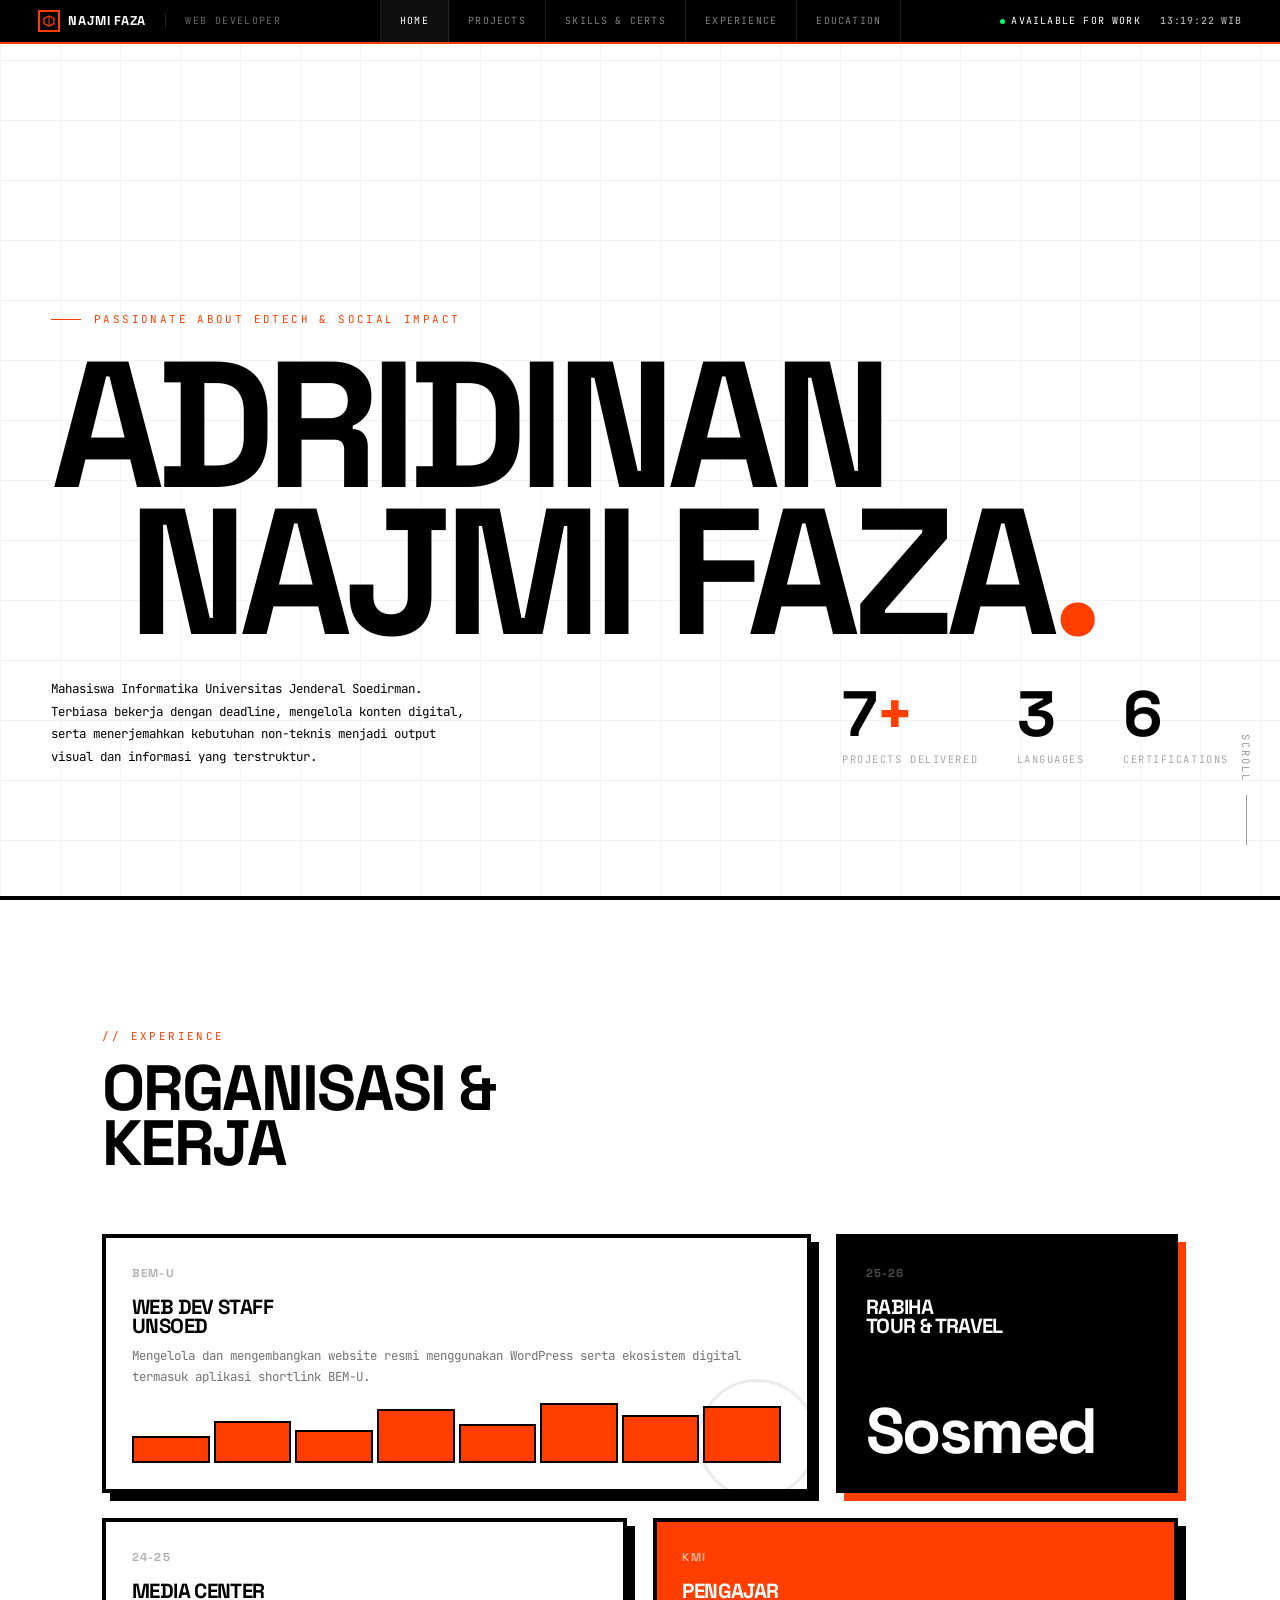
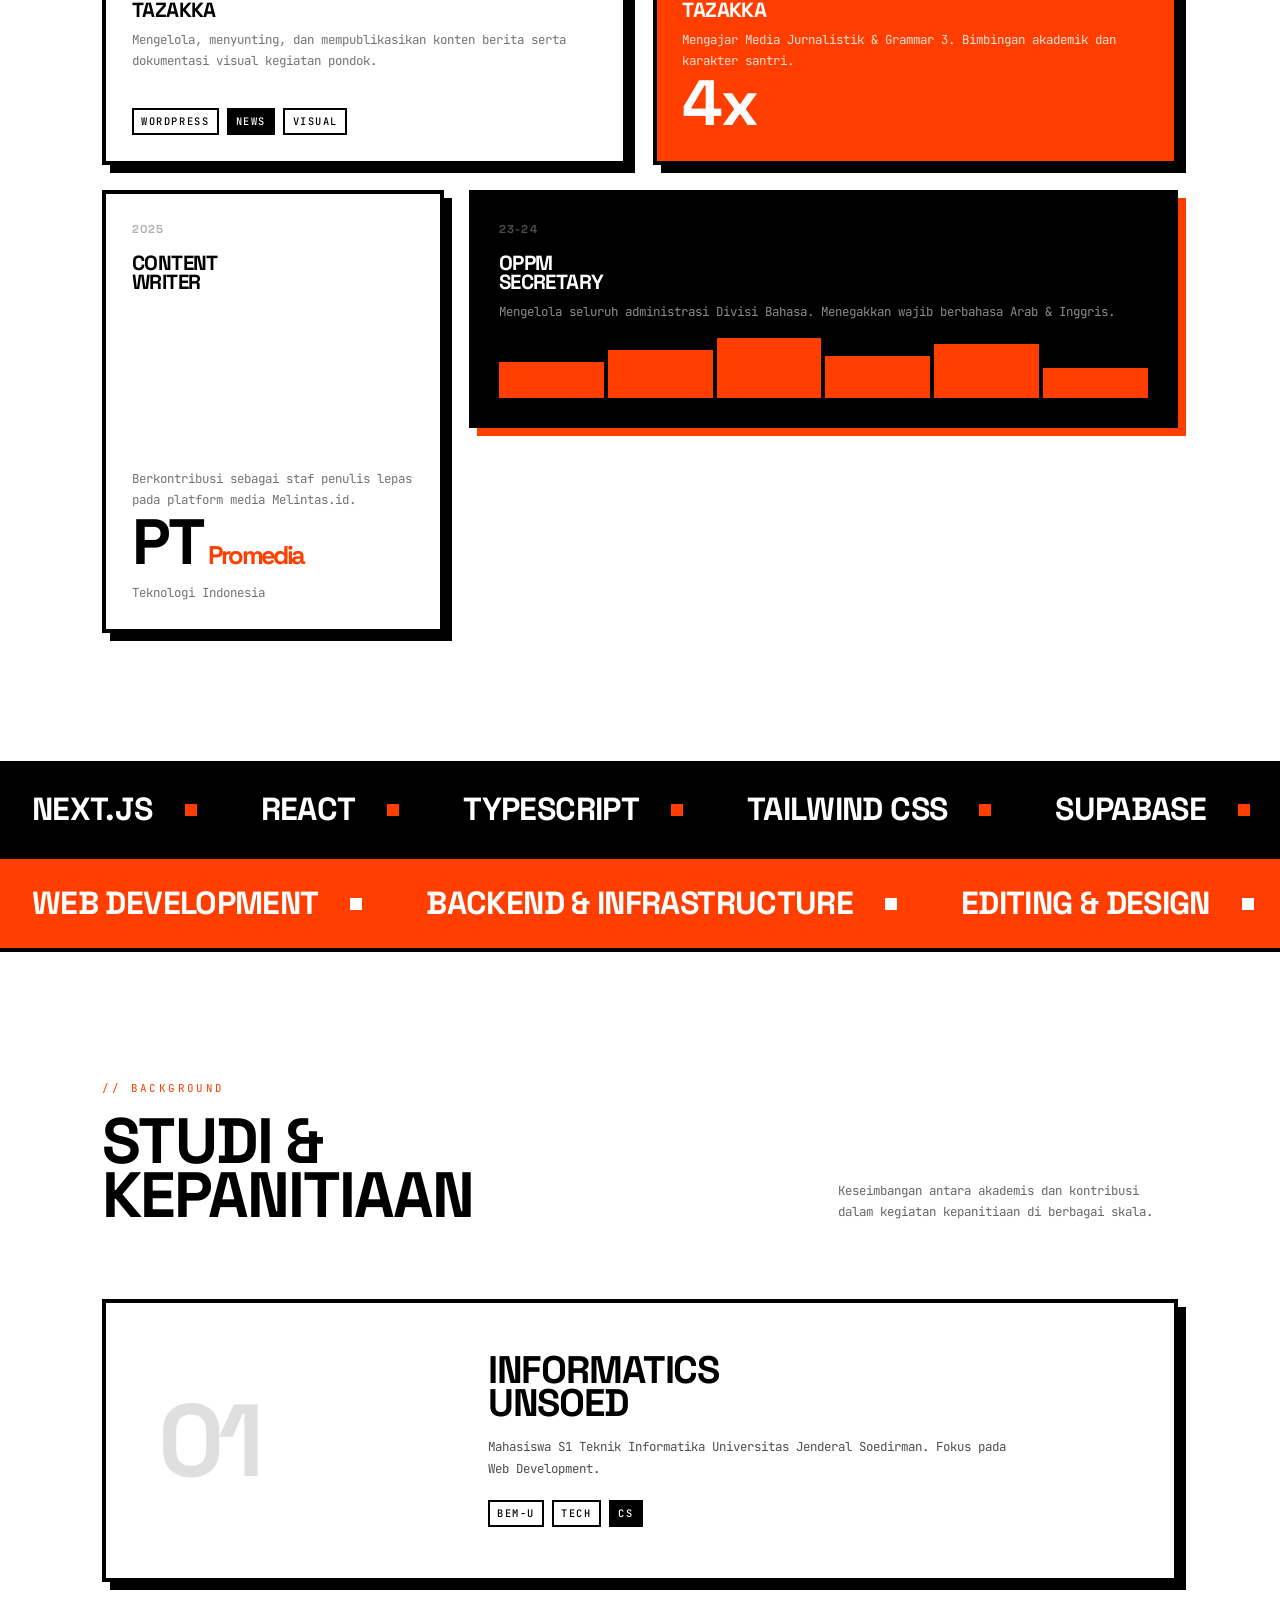
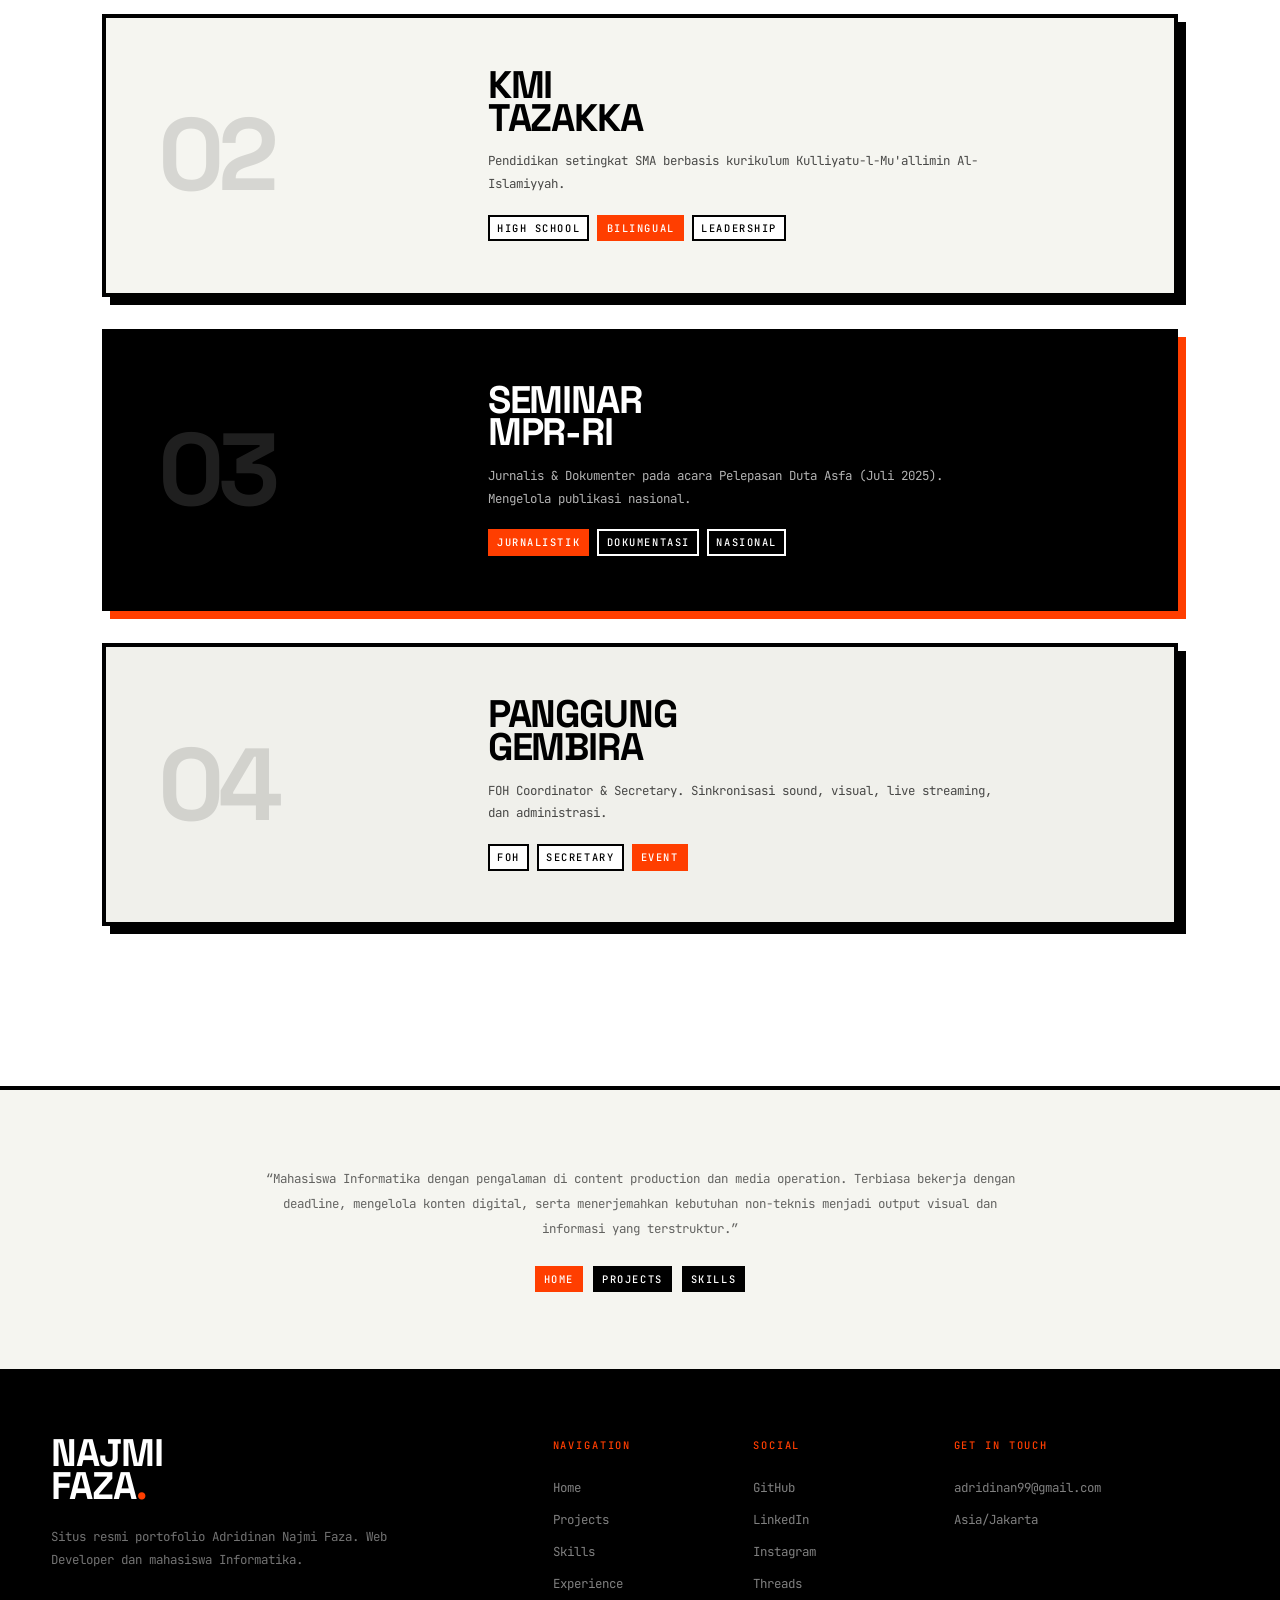
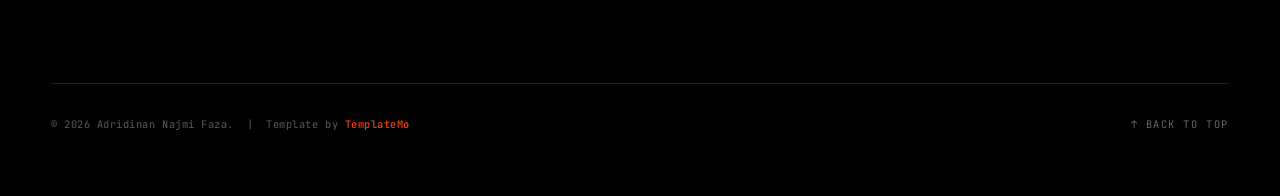
==== commit 9cdeff05: "Inline template CSS and JS into HTML files Replaced external template CSS and JS with embedded <styl" ====
--- a/index.html
+++ b/index.html
@@ -8,8 +8,1172 @@
 <link rel="preconnect" href="https://fonts.googleapis.com">
 <link rel="preconnect" href="https://fonts.gstatic.com" crossorigin>
 <link href="https://fonts.googleapis.com/css2?family=JetBrains+Mono:wght@400;500&family=Space+Grotesk:wght@400;700&display=swap" rel="stylesheet">
-<link rel="stylesheet" href="css/templatemo-axis-industrial.css">
-<link rel="stylesheet" href="css/templatemo-axis-main-page.css">
+<style>
+/*
+
+TemplateMo 619 Axis Industrial
+
+https://templatemo.com/tm-619-axis-industrial
+
+*/
+
+/* ============================================================
+   AXIS INDUSTRIAL — COMMON CSS
+   ============================================================
+   1. RESET & VARIABLES
+   2. BASE TYPOGRAPHY
+   3. UTILITY CLASSES
+   4. BUTTONS
+   5. HEADER / NAV
+   6. HERO (BASE)
+   7. SECTION SHARED
+   8. BENTO / SPEC CARD BASE
+   9. TICKER
+   10. FOOTER
+   11. SCROLL REVEAL
+   12. RESPONSIVE — BASE
+   ============================================================ */
+
+/* ----- 1. RESET & VARIABLES ----- */
+*,
+*::before,
+*::after {
+  margin: 0;
+  padding: 0;
+  box-sizing: border-box;
+}
+
+:root {
+  /* Palette */
+  --base: #ffffff;
+  --ink: #000000;
+  --safety: #ff3e00;
+  --muted: #888888;
+  --surface: #f5f5f0;
+  --term-bg: #08080a;
+  --term-green: #00ff66;
+  --term-amber: #ffaa00;
+
+  /* Borders & Shadows */
+  --border: 4px solid var(--ink);
+  --border-thin: 1px solid var(--ink);
+  --border-hair: 1px solid rgba(0, 0, 0, 0.1);
+  --shadow: 8px 8px 0px var(--ink);
+  --shadow-safety: 8px 8px 0px var(--safety);
+  --shadow-hover: 4px 4px 0px var(--ink);
+
+  /* Type Scale */
+  --fs-hero: clamp(4rem, 14vw, 14rem);
+  --fs-h1: clamp(2.4rem, 5vw, 5rem);
+  --fs-h2: clamp(1.6rem, 3vw, 3rem);
+  --fs-h3: clamp(1.1rem, 1.6vw, 1.5rem);
+  --fs-body: clamp(0.9rem, 1.1vw, 1.1rem);
+  --fs-data: clamp(0.78rem, 0.9vw, 0.95rem);
+  --fs-micro: 0.62rem;
+  --fs-ticker: clamp(1.4rem, 2.5vw, 2.5rem);
+  --fs-stat: clamp(2.4rem, 5vw, 4.5rem);
+  --fs-spec-val: clamp(2rem, 4vw, 3.5rem);
+
+  /* Spacing */
+  --gap: clamp(1rem, 2vw, 2rem);
+  --section-pad: clamp(4rem, 10vw, 10rem) clamp(1rem, 4vw, 4rem);
+
+  /* Layout */
+  --cols: 12;
+  --header-h: 44px;
+}
+
+html {
+  scroll-behavior: smooth;
+  -webkit-text-size-adjust: 100%;
+}
+
+body {
+  font-family: "JetBrains Mono", monospace;
+  font-weight: 400;
+  font-size: var(--fs-body);
+  line-height: 1.6;
+  color: var(--ink);
+  background-color: var(--base);
+  overflow-x: hidden;
+}
+
+img {
+  max-width: 100%;
+  display: block;
+}
+a {
+  color: inherit;
+  text-decoration: none;
+}
+ul {
+  list-style: none;
+}
+
+::selection {
+  background: var(--safety);
+  color: var(--base);
+}
+
+/* ----- 2. BASE TYPOGRAPHY ----- */
+h1,
+h2,
+h3,
+h4,
+h5,
+h6,
+.font-display {
+  font-family: "Space Grotesk", sans-serif;
+  font-weight: 700;
+  text-transform: uppercase;
+  line-height: 0.85;
+  letter-spacing: -0.03em;
+}
+
+/* ----- 3. UTILITY CLASSES ----- */
+.container {
+  width: 100%;
+  max-width: 1440px;
+  margin: 0 auto;
+  padding-inline: clamp(1rem, 4vw, 4rem);
+}
+
+.grid-12 {
+  display: grid;
+  grid-template-columns: repeat(var(--cols), 1fr);
+  gap: var(--gap);
+}
+
+.accent {
+  color: var(--safety);
+}
+
+.tag {
+  display: inline-block;
+  font-family: "JetBrains Mono", monospace;
+  font-size: 0.65rem;
+  font-weight: 500;
+  text-transform: uppercase;
+  letter-spacing: 0.15em;
+  padding: 0.3em 0.7em;
+  border: 2px solid var(--ink);
+  background: var(--base);
+}
+
+.tag--filled {
+  background: var(--ink);
+  color: var(--base);
+}
+
+.tag--safety {
+  background: var(--safety);
+  color: var(--base);
+  border-color: var(--safety);
+}
+
+.tag--ghost {
+  border-color: var(--muted);
+  color: var(--muted);
+  background: transparent;
+}
+
+/* ----- 4. BUTTONS ----- */
+.btn {
+  font-family: "JetBrains Mono", monospace;
+  font-size: 0.72rem;
+  font-weight: 500;
+  text-transform: uppercase;
+  letter-spacing: 0.1em;
+  padding: 0.8em 2em;
+  border: var(--border);
+  cursor: pointer;
+  transition: none;
+  display: inline-block;
+  text-align: center;
+}
+
+.btn--primary {
+  background: var(--safety);
+  color: var(--base);
+  box-shadow: var(--shadow);
+}
+
+.btn--primary:hover {
+  transform: translate(-4px, -4px);
+  box-shadow: 12px 12px 0px var(--ink);
+}
+
+.btn--primary:active {
+  transform: translate(4px, 4px);
+  box-shadow: 0 0 0 var(--ink);
+}
+
+.btn--ghost {
+  background: var(--base);
+  color: var(--ink);
+  box-shadow: var(--shadow);
+}
+
+.btn--ghost:hover {
+  background: var(--ink);
+  color: var(--base);
+  transform: translate(-4px, -4px);
+  box-shadow: 12px 12px 0px var(--ink);
+}
+
+/* ----- 5. HEADER / NAV ----- */
+.header {
+  position: fixed;
+  top: 0;
+  left: 0;
+  width: 100%;
+  height: var(--header-h);
+  z-index: 1000;
+  background: var(--ink);
+  color: var(--base);
+  border-bottom: 2px solid var(--safety);
+  display: flex;
+  align-items: center;
+  padding: 0 clamp(1rem, 3vw, 3rem);
+}
+
+.header__inner {
+  width: 100%;
+  max-width: 1440px;
+  margin: 0 auto;
+  display: flex;
+  align-items: center;
+  justify-content: space-between;
+  gap: 1rem;
+}
+
+.header__left {
+  display: flex;
+  align-items: center;
+  gap: 1.2rem;
+}
+
+.header__logo {
+  font-family: "Space Grotesk", sans-serif;
+  font-weight: 700;
+  font-size: 0.8rem;
+  text-transform: uppercase;
+  letter-spacing: 0.05em;
+  display: flex;
+  align-items: center;
+  gap: 0.5rem;
+  white-space: nowrap;
+}
+
+.header__logo-mark {
+  width: 22px;
+  height: 22px;
+  border: 2px solid var(--safety);
+  display: flex;
+  align-items: center;
+  justify-content: center;
+  flex-shrink: 0;
+}
+
+.header__logo-mark svg {
+  width: 12px;
+  height: 12px;
+}
+
+.header__sep {
+  width: 1px;
+  height: 16px;
+  background: rgba(255, 255, 255, 0.12);
+}
+
+.header__product {
+  font-size: var(--fs-micro);
+  letter-spacing: 0.14em;
+  text-transform: uppercase;
+  opacity: 0.4;
+}
+
+/* Light-switch nav cells */
+.header__nav {
+  display: flex;
+  align-items: stretch;
+  height: var(--header-h);
+  border-left: 1px solid rgba(255, 255, 255, 0.1);
+}
+
+.header__nav a {
+  font-family: "JetBrains Mono", monospace;
+  font-size: var(--fs-micro);
+  text-transform: uppercase;
+  letter-spacing: 0.12em;
+  padding: 0 1.2rem;
+  display: flex;
+  align-items: center;
+  border-right: 1px solid rgba(255, 255, 255, 0.1);
+  color: rgba(255, 255, 255, 0.5);
+  transition:
+    background 0s,
+    color 0s;
+}
+
+.header__nav a:hover {
+  background: var(--safety);
+  color: var(--base);
+}
+
+/* Active page highlight */
+.header__nav a.active {
+  background: rgba(255, 255, 255, 0.06);
+  color: var(--base);
+}
+
+.header__right {
+  display: flex;
+  align-items: center;
+  gap: 1.2rem;
+}
+
+.header__status {
+  display: flex;
+  align-items: center;
+  gap: 0.4rem;
+  font-size: var(--fs-micro);
+  text-transform: uppercase;
+  letter-spacing: 0.12em;
+}
+
+.header__status-dot {
+  width: 5px;
+  height: 5px;
+  border-radius: 50%;
+  background: var(--term-green);
+  animation: pulse 2s ease-in-out infinite;
+}
+
+@keyframes pulse {
+  0%,
+  100% {
+    opacity: 1;
+  }
+  50% {
+    opacity: 0.4;
+  }
+}
+
+.header__clock {
+  font-family: "JetBrains Mono", monospace;
+  font-size: var(--fs-micro);
+  font-weight: 500;
+  letter-spacing: 0.08em;
+  opacity: 0.7;
+  min-width: 7em;
+  text-align: right;
+}
+
+.header__burger {
+  display: none;
+  flex-direction: column;
+  gap: 4px;
+  cursor: pointer;
+  background: none;
+  border: none;
+  padding: 4px;
+}
+
+.header__burger span {
+  width: 22px;
+  height: 2px;
+  background: var(--base);
+  transition:
+    transform 0.3s,
+    opacity 0.3s;
+}
+
+/* ----- 6. HERO (BASE) ----- */
+.hero {
+  min-height: 100vh;
+  min-height: 100svh;
+  display: flex;
+  flex-direction: column;
+  justify-content: flex-end;
+  padding: var(--section-pad);
+  padding-top: calc(var(--header-h) + 4rem);
+  position: relative;
+  overflow: hidden;
+  border-bottom: var(--border);
+}
+
+.hero--center {
+  justify-content: center;
+  align-items: center;
+  text-align: center;
+}
+
+.hero__grid {
+  position: absolute;
+  inset: 0;
+  background-image:
+    linear-gradient(rgba(0, 0, 0, 0.045) 1px, transparent 1px),
+    linear-gradient(90deg, rgba(0, 0, 0, 0.045) 1px, transparent 1px);
+  background-size: 40px 40px;
+  pointer-events: none;
+}
+
+.hero__label {
+  font-family: "JetBrains Mono", monospace;
+  font-size: 0.68rem;
+  text-transform: uppercase;
+  letter-spacing: 0.22em;
+  color: var(--safety);
+  margin-bottom: 1.5rem;
+  display: flex;
+  align-items: center;
+  gap: 0.8rem;
+  position: relative;
+  z-index: 1;
+}
+
+.hero__label::before {
+  content: "";
+  width: 30px;
+  height: 1px;
+  background: var(--safety);
+}
+
+.hero__title {
+  font-size: var(--fs-hero);
+  line-height: 0.82;
+  letter-spacing: -0.05em;
+  position: relative;
+  z-index: 1;
+  margin-bottom: 2rem;
+  animation: heroRotate linear both;
+  animation-timeline: scroll();
+  animation-range: 0vh 55vh;
+}
+
+@keyframes heroRotate {
+  from {
+    transform: rotate(0deg);
+    opacity: 1;
+  }
+  to {
+    transform: rotate(-2.5deg) translateY(-20px);
+    opacity: 0.25;
+  }
+}
+
+.hero__title .line {
+  display: block;
+}
+.hero__title .line--indent {
+  padding-left: clamp(1rem, 6vw, 6rem);
+}
+.hero__title .dot,
+.hero__title .accent-dot {
+  color: var(--safety);
+}
+
+.hero__bottom {
+  display: flex;
+  align-items: flex-end;
+  justify-content: space-between;
+  gap: 2rem;
+  flex-wrap: wrap;
+  position: relative;
+  z-index: 1;
+}
+
+.hero__desc {
+  max-width: 420px;
+  font-size: var(--fs-data);
+  line-height: 1.8;
+  opacity: 0.55;
+  position: relative;
+  z-index: 1;
+}
+
+.hero__stats,
+.hero__kpis {
+  display: flex;
+  gap: clamp(1.5rem, 3vw, 3.5rem);
+}
+
+.hero__stat-num,
+.hero__kpi-val {
+  font-family: "Space Grotesk", sans-serif;
+  font-weight: 700;
+  font-size: var(--fs-stat);
+  line-height: 1;
+  letter-spacing: -0.04em;
+}
+
+.hero__stat-label,
+.hero__kpi-label {
+  font-size: 0.65rem;
+  text-transform: uppercase;
+  letter-spacing: 0.15em;
+  opacity: 0.35;
+  margin-top: 0.35rem;
+}
+
+.hero__scroll-cue {
+  position: absolute;
+  right: clamp(1rem, 2vw, 4rem);
+  bottom: clamp(2rem, 4vw, 4rem);
+  writing-mode: vertical-rl;
+  font-size: 0.65rem;
+  text-transform: uppercase;
+  letter-spacing: 0.2em;
+  opacity: 0.4;
+  display: flex;
+  align-items: center;
+  gap: 0.8rem;
+}
+
+.hero__scroll-cue::after {
+  content: "";
+  width: 1px;
+  height: 50px;
+  background: var(--ink);
+  animation: scrollPulse 2s ease-in-out infinite;
+}
+
+@keyframes scrollPulse {
+  0%,
+  100% {
+    opacity: 0.3;
+    transform: scaleY(0.5);
+  }
+  50% {
+    opacity: 1;
+    transform: scaleY(1);
+  }
+}
+
+/* ----- 7. SECTION SHARED ----- */
+.section {
+  padding: var(--section-pad);
+  border-bottom: var(--border);
+}
+
+.section--surface {
+  background: var(--surface);
+}
+
+.section__eyebrow {
+  font-family: "JetBrains Mono", monospace;
+  font-size: 0.68rem;
+  text-transform: uppercase;
+  letter-spacing: 0.22em;
+  color: var(--safety);
+  margin-bottom: 1rem;
+}
+
+.section__title {
+  font-size: var(--fs-h1);
+}
+
+.section__header {
+  margin-bottom: clamp(2.5rem, 5vw, 5rem);
+}
+
+/* ----- 8. BENTO / SPEC CARD BASE ----- */
+.bento-card {
+  border: var(--border);
+  box-shadow: var(--shadow);
+  padding: clamp(1.2rem, 2vw, 2rem);
+  background: var(--base);
+  position: relative;
+  display: grid;
+  grid-template-rows: auto 1fr auto;
+  transition: none;
+  cursor: default;
+  overflow: hidden;
+}
+
+.bento-card:hover {
+  transform: translate(-4px, -4px);
+  box-shadow: 12px 12px 0px var(--ink);
+}
+
+.bento-card--dark {
+  background: var(--ink);
+  color: var(--base);
+  box-shadow: var(--shadow-safety);
+}
+
+.bento-card--dark:hover {
+  box-shadow: 12px 12px 0px var(--safety);
+}
+
+.bento-card--safety {
+  background: var(--safety);
+  color: var(--base);
+}
+
+.bento-card--safety:hover {
+  box-shadow: 12px 12px 0px var(--ink);
+}
+
+.bento-card__number {
+  font-family: "Space Grotesk", sans-serif;
+  font-weight: 700;
+  font-size: 0.72rem;
+  text-transform: uppercase;
+  letter-spacing: 0.1em;
+  opacity: 0.3;
+  margin-bottom: 1rem;
+}
+
+.bento-card__title {
+  font-size: var(--fs-h3);
+  margin-bottom: 0.6rem;
+  line-height: 0.9;
+}
+
+.bento-card__text {
+  font-size: var(--fs-data);
+  line-height: 1.7;
+  opacity: 0.55;
+}
+
+.bento-card__stat {
+  font-family: "Space Grotesk", sans-serif;
+  font-weight: 700;
+  font-size: clamp(2.5rem, 5vw, 4rem);
+  line-height: 1;
+  letter-spacing: -0.04em;
+  align-self: end;
+}
+
+/* Mini bar chart inside cards */
+.bar-chart {
+  display: flex;
+  align-items: flex-end;
+  gap: 4px;
+  height: 60px;
+  margin-top: 1rem;
+}
+
+.bar-chart__col {
+  flex: 1;
+  background: var(--safety);
+  min-height: 4px;
+  border: 2px solid var(--ink);
+}
+
+.bento-card--dark .bar-chart__col {
+  border-color: var(--safety);
+}
+
+/* Sparkline bars */
+.spark {
+  display: flex;
+  align-items: flex-end;
+  gap: 2px;
+  height: 32px;
+  margin-top: 1rem;
+}
+
+.spark__bar {
+  flex: 1;
+  background: var(--safety);
+  min-height: 2px;
+  opacity: 0.7;
+}
+
+/* Progress bar track */
+.bar-track {
+  width: 100%;
+  height: 4px;
+  background: rgba(0, 0, 0, 0.06);
+  margin-top: 0.8rem;
+  overflow: hidden;
+}
+
+.bar-track--dark,
+.bento-card--dark .bar-track {
+  background: rgba(255, 255, 255, 0.12);
+}
+
+.bar-track__fill {
+  height: 100%;
+  background: var(--safety);
+  transition: width 0.8s ease;
+}
+
+.bento-card--safety .bar-track {
+  background: rgba(255, 255, 255, 0.2);
+}
+
+.bento-card--safety .bar-track__fill {
+  background: var(--base);
+}
+
+/* ----- 9. TICKER ----- */
+.ticker {
+  border-bottom: var(--border);
+  background: var(--ink);
+  color: var(--base);
+  overflow: hidden;
+  padding: 1.2rem 0;
+}
+
+.ticker--safety {
+  background: var(--safety);
+}
+
+.ticker--safety .ticker__item::after {
+  background: var(--base);
+}
+
+.ticker__track {
+  display: flex;
+  width: max-content;
+  animation: tickerScroll 20s linear infinite;
+}
+
+.ticker--reverse .ticker__track {
+  animation-direction: reverse;
+  animation-duration: 28s;
+}
+
+.ticker__item {
+  font-family: "Space Grotesk", sans-serif;
+  font-weight: 700;
+  font-size: var(--fs-ticker);
+  text-transform: uppercase;
+  letter-spacing: -0.02em;
+  white-space: nowrap;
+  padding: 0 2rem;
+  display: flex;
+  align-items: center;
+  gap: 2rem;
+}
+
+.ticker__item::after {
+  content: "";
+  width: 12px;
+  height: 12px;
+  background: var(--safety);
+  flex-shrink: 0;
+}
+
+@keyframes tickerScroll {
+  0% {
+    transform: translateX(0);
+  }
+  100% {
+    transform: translateX(-50%);
+  }
+}
+
+/* ----- 10. FOOTER ----- */
+.footer {
+  background: var(--ink);
+  color: var(--base);
+  padding: clamp(2.5rem, 5vw, 4rem) clamp(1rem, 4vw, 4rem);
+}
+
+.footer__inner {
+  max-width: 1440px;
+  margin: 0 auto;
+}
+
+/* Footer — Compact (landing / observer) */
+.footer--compact .footer__inner {
+  display: flex;
+  justify-content: space-between;
+  align-items: center;
+  flex-wrap: wrap;
+  gap: 1rem;
+}
+
+.footer__left {
+  display: flex;
+  align-items: center;
+  gap: 1.5rem;
+  flex-wrap: wrap;
+}
+
+.footer__logo {
+  font-family: "Space Grotesk", sans-serif;
+  font-weight: 700;
+  font-size: 0.85rem;
+  text-transform: uppercase;
+  letter-spacing: 0.04em;
+}
+
+.footer__links {
+  display: flex;
+  gap: 1.2rem;
+}
+
+.footer__links a {
+  font-size: var(--fs-micro);
+  text-transform: uppercase;
+  letter-spacing: 0.12em;
+  opacity: 0.4;
+  transition:
+    opacity 0.2s,
+    color 0.2s;
+}
+
+.footer__links a:hover {
+  opacity: 1;
+  color: var(--safety);
+}
+
+/* Footer — Full (index page) */
+.footer__top {
+  display: grid;
+  grid-template-columns: repeat(12, 1fr);
+  gap: var(--gap);
+  padding-bottom: clamp(3rem, 6vw, 6rem);
+  border-bottom: 1px solid rgba(255, 255, 255, 0.12);
+}
+
+.footer__brand {
+  grid-column: span 5;
+}
+
+.footer__brand-name {
+  font-size: var(--fs-h2);
+  margin-bottom: 1.5rem;
+}
+
+.footer__brand-desc {
+  font-size: var(--fs-data);
+  opacity: 0.45;
+  line-height: 1.8;
+  max-width: 340px;
+}
+
+.footer__col {
+  grid-column: span 2;
+}
+
+.footer__col:last-child {
+  grid-column: span 3;
+}
+
+.footer__col-title {
+  font-family: "JetBrains Mono", monospace;
+  font-size: 0.65rem;
+  text-transform: uppercase;
+  letter-spacing: 0.18em;
+  color: var(--safety);
+  margin-bottom: 1.5rem;
+  font-weight: 500;
+}
+
+.footer__col a {
+  display: block;
+  font-size: var(--fs-data);
+  opacity: 0.5;
+  margin-bottom: 0.75rem;
+  transition: opacity 0.2s;
+}
+
+.footer__col a:hover {
+  opacity: 1;
+  color: var(--safety);
+}
+
+.footer__bottom {
+  display: flex;
+  justify-content: space-between;
+  align-items: center;
+  padding-top: 2rem;
+  gap: 1rem;
+  flex-wrap: wrap;
+}
+
+.footer__copy {
+  font-size: 0.65rem;
+  color: rgba(255, 255, 255, 0.35);
+  letter-spacing: 0.05em;
+}
+
+.footer__copy a {
+  color: var(--safety);
+  font-weight: 500;
+}
+
+.footer__copy a:hover {
+  text-decoration: underline;
+}
+
+.footer__back-top {
+  font-family: "JetBrains Mono", monospace;
+  font-size: 0.65rem;
+  text-transform: uppercase;
+  letter-spacing: 0.15em;
+  opacity: 0.4;
+  cursor: pointer;
+  background: none;
+  border: none;
+  color: var(--base);
+  transition: opacity 0.2s;
+}
+
+.footer__back-top:hover {
+  opacity: 1;
+  color: var(--safety);
+}
+
+/* ----- 11. SCROLL REVEAL ----- */
+.reveal {
+  opacity: 0;
+  transform: translateY(24px);
+  transition:
+    opacity 0.5s ease,
+    transform 0.5s ease;
+}
+
+.reveal.visible {
+  opacity: 1;
+  transform: translateY(0);
+}
+
+/* ----- 12. RESPONSIVE — BASE ----- */
+@media (max-width: 1024px) {
+  .footer__brand {
+    grid-column: span 12;
+    margin-bottom: 2rem;
+  }
+  .footer__col {
+    grid-column: span 4;
+  }
+  .footer__col:last-child {
+    grid-column: span 4;
+  }
+}
+
+@media (max-width: 768px) {
+  :root {
+    --cols: 4;
+    --fs-hero: clamp(2.5rem, 15vw, 4.5rem);
+  }
+
+  .hero__title {
+    overflow-wrap: break-word;
+    word-wrap: break-word;
+    hyphens: auto;
+  }
+
+  .header__nav {
+    display: none;
+  }
+  .header__product {
+    display: none;
+  }
+  .header__burger {
+    display: flex;
+  }
+
+  .header__nav.open {
+    display: flex;
+    flex-direction: column;
+    position: absolute;
+    top: var(--header-h);
+    left: 0;
+    width: 100%;
+    height: auto;
+    background: var(--ink);
+    border-bottom: 2px solid var(--safety);
+    overflow-y: auto;
+    max-height: calc(100vh - var(--header-h));
+    max-height: calc(100svh - var(--header-h));
+  }
+
+  .header__nav.open a {
+    border-right: none;
+    border-bottom: 1px solid rgba(255, 255, 255, 0.06);
+    padding: 0.9rem clamp(1rem, 3vw, 3rem);
+    height: auto;
+  }
+
+  .hero__bottom {
+    flex-direction: column;
+    align-items: flex-start;
+  }
+
+  .hero__scroll-cue {
+    display: none;
+  }
+
+  .footer__col {
+    grid-column: span 6;
+  }
+  .footer__col:last-child {
+    grid-column: span 6;
+  }
+
+  .footer--compact .footer__inner {
+    flex-direction: column;
+    align-items: flex-start;
+  }
+
+  .footer__left {
+    flex-direction: column;
+    align-items: flex-start;
+    gap: 1rem;
+  }
+}
+
+@media (max-width: 480px) {
+  .hero__stats,
+  .hero__kpis {
+    flex-direction: column;
+    gap: 1rem;
+  }
+
+  .footer__col,
+  .footer__col:last-child {
+    grid-column: 1 / -1;
+  }
+
+  .header__status span {
+    display: none;
+  }
+}
+
+</style>
+<style>
+/*
+
+TemplateMo 619 Axis Industrial
+
+https://templatemo.com/tm-619-axis-industrial
+
+*/
+
+/* ============================================================
+   INDEX PAGE — SPECIFIC STYLES
+   ============================================================ */
+
+.hero__grid--dense {
+    background-size: 60px 60px;
+    opacity: 0.04;
+    background-image:
+        linear-gradient(var(--ink) 1px, transparent 1px),
+        linear-gradient(90deg, var(--ink) 1px, transparent 1px);
+}
+
+/* Bento Grid */
+.bento__grid {
+    display: grid;
+    grid-template-columns: repeat(12, 1fr);
+    grid-auto-rows: minmax(180px, auto);
+    gap: var(--gap);
+}
+
+.bento-card--wide    { grid-column: span 8; }
+.bento-card--mid     { grid-column: span 6; }
+.bento-card--narrow  { grid-column: span 4; }
+.bento-card--tall    { grid-row: span 2; }
+
+.bento-card__visual {
+    position: absolute;
+    right: -10px;
+    bottom: -10px;
+    width: 120px;
+    height: 120px;
+    border: 3px solid currentColor;
+    border-radius: 50%;
+    opacity: 0.08;
+}
+
+/* Sticky Stack Cards */
+.stack__header {
+    margin-bottom: clamp(3rem, 6vw, 6rem);
+    display: flex;
+    align-items: flex-end;
+    justify-content: space-between;
+    gap: 2rem;
+    flex-wrap: wrap;
+}
+
+.stack__subtitle {
+    font-size: var(--fs-data);
+    max-width: 340px;
+    opacity: 0.6;
+    line-height: 1.7;
+}
+
+.stack__card {
+    position: sticky;
+    top: 80px;
+    border: var(--border);
+    box-shadow: var(--shadow);
+    background: var(--base);
+    padding: clamp(2rem, 4vw, 4rem);
+    margin-bottom: 2rem;
+    display: grid;
+    grid-template-columns: repeat(12, 1fr);
+    gap: var(--gap);
+    align-items: center;
+    transition: none;
+}
+
+.stack__card:nth-child(2) { top: 110px; background: #F5F5F0; }
+.stack__card:nth-child(3) { top: 140px; background: var(--ink); color: var(--base); box-shadow: var(--shadow-safety); }
+.stack__card:nth-child(4) { top: 170px; background: #F0F0EB; }
+
+.stack__card:hover { transform: translate(-4px, -4px); box-shadow: 12px 12px 0px var(--ink); }
+.stack__card:nth-child(3):hover { box-shadow: 12px 12px 0px var(--safety); }
+
+.stack__card-left  { grid-column: span 4; }
+.stack__card-right { grid-column: span 8; }
+
+.stack__card-step {
+    font-family: 'Space Grotesk', sans-serif;
+    font-weight: 700;
+    font-size: clamp(4rem, 8vw, 7rem);
+    line-height: 0.8;
+    letter-spacing: -0.05em;
+    opacity: 0.12;
+}
+
+.stack__card-title { font-size: var(--fs-h2); margin-bottom: 1rem; }
+.stack__card-text { font-size: var(--fs-data); line-height: 1.8; opacity: 0.7; max-width: 520px; }
+.stack__card-tags { display: flex; flex-wrap: wrap; gap: 0.5rem; margin-top: 1.2rem; }
+
+.stack__card:nth-child(3) .tag { border-color: var(--base); color: var(--base); background: transparent; }
+.stack__card:nth-child(3) .tag--filled { background: var(--safety); border-color: var(--safety); }
+
+/* About / Template Info */
+.about {
+    padding: clamp(3rem, 6vw, 5rem) clamp(1rem, 4vw, 4rem);
+    border-bottom: var(--border);
+    background: var(--surface);
+}
+
+.about__inner { max-width: 760px; margin: 0 auto; text-align: center; }
+.about__text { font-size: var(--fs-data); line-height: 2; opacity: 0.6; margin-bottom: 1.5rem; }
+.about__links { display: flex; gap: 0.6rem; justify-content: center; flex-wrap: wrap; }
+
+@media (max-width: 1024px) {
+    .bento-card--wide,
+    .bento-card--mid,
+    .bento-card--narrow { grid-column: span 6; }
+    .stack__card-left  { grid-column: span 3; }
+    .stack__card-right { grid-column: span 9; }
+}
+
+@media (max-width: 768px) {
+    .bento-card--wide,
+    .bento-card--mid,
+    .bento-card--narrow { grid-column: 1 / -1; }
+    .bento-card--tall { grid-row: span 1; }
+    .stack__card { grid-template-columns: 1fr; position: relative; top: auto !important; }
+    .stack__card-left, .stack__card-right { grid-column: 1 / -1; }
+    .stack__card-step { font-size: 4rem; }
+}
+
+</style>
 <!--
 
 TemplateMo 619 Axis Industrial
@@ -171,6 +1335,122 @@
     </div>
 </footer>
 
-<script src="js/templatemo-axis-script.js"></script>
+<script>
+/*
+
+TemplateMo 619 Axis Industrial
+
+https://templatemo.com/tm-619-axis-industrial
+
+*/
+
+/* ============================================================
+   AXIS INDUSTRIAL — COMMON JAVASCRIPT
+   ============================================================ */
+
+(function () {
+  "use strict";
+
+  /* ---- UTC Clock ---- */
+  const clockEl = document.getElementById("utcClock");
+  if (clockEl) {
+    function updateClock() {
+      const n = new Date();
+      const timeString = n.toLocaleTimeString("id-ID", {
+        timeZone: "Asia/Jakarta",
+        hour12: false,
+      });
+      clockEl.textContent = timeString.replace(/\./g, ":") + " WIB";
+    }
+    updateClock();
+    setInterval(updateClock, 1000);
+  }
+
+  /* ---- Mobile Nav Toggle ---- */
+  const burger = document.getElementById("headerBurger");
+  const nav = document.getElementById("headerNav");
+  if (burger && nav) {
+    burger.addEventListener("click", function () {
+      const isOpen = nav.classList.toggle("open");
+      burger.setAttribute("aria-expanded", isOpen);
+    });
+
+    nav.querySelectorAll("a").forEach(function (link) {
+      link.addEventListener("click", function () {
+        nav.classList.remove("open");
+        burger.setAttribute("aria-expanded", "false");
+      });
+    });
+  }
+
+  /* ---- Scroll Reveal (IntersectionObserver with stagger) ---- */
+  var reveals = document.querySelectorAll(".reveal");
+  if (reveals.length) {
+    var revealObserver = new IntersectionObserver(
+      function (entries) {
+        entries.forEach(function (entry) {
+          if (entry.isIntersecting) {
+            var siblings =
+              entry.target.parentElement.querySelectorAll(".reveal");
+            var index = Array.from(siblings).indexOf(entry.target);
+            entry.target.style.transitionDelay = index * 0.08 + "s";
+            entry.target.classList.add("visible");
+            revealObserver.unobserve(entry.target);
+          }
+        });
+      },
+      {
+        threshold: 0.12,
+        rootMargin: "0px 0px -30px 0px",
+      },
+    );
+
+    /* Fallback: force reveal after 3s for iframe previews */
+    setTimeout(function () {
+      reveals.forEach(function (el) {
+        if (!el.classList.contains("visible")) {
+          el.classList.add("visible");
+        }
+      });
+    }, 3000);
+
+    reveals.forEach(function (el) {
+      revealObserver.observe(el);
+    });
+  }
+
+  /* ---- Bar Fill Animation on Scroll ---- */
+  var barFills = document.querySelectorAll(".bar-track__fill");
+  barFills.forEach(function (bar) {
+    var targetWidth = bar.style.width;
+    bar.style.width = "0%";
+
+    var barObserver = new IntersectionObserver(
+      function (entries) {
+        entries.forEach(function (entry) {
+          if (entry.isIntersecting) {
+            setTimeout(function () {
+              bar.style.width = targetWidth;
+            }, 250);
+            barObserver.unobserve(entry.target);
+          }
+        });
+      },
+      { threshold: 0.3 },
+    );
+
+    barObserver.observe(bar);
+  });
+
+  /* ---- Back to Top Button ---- */
+  var backTop = document.getElementById("backToTop");
+  if (backTop) {
+    backTop.addEventListener("click", function () {
+      window.scrollTo({ top: 0, behavior: "smooth" });
+    });
+  }
+})();
+
+</script>
 </body>
 </html>
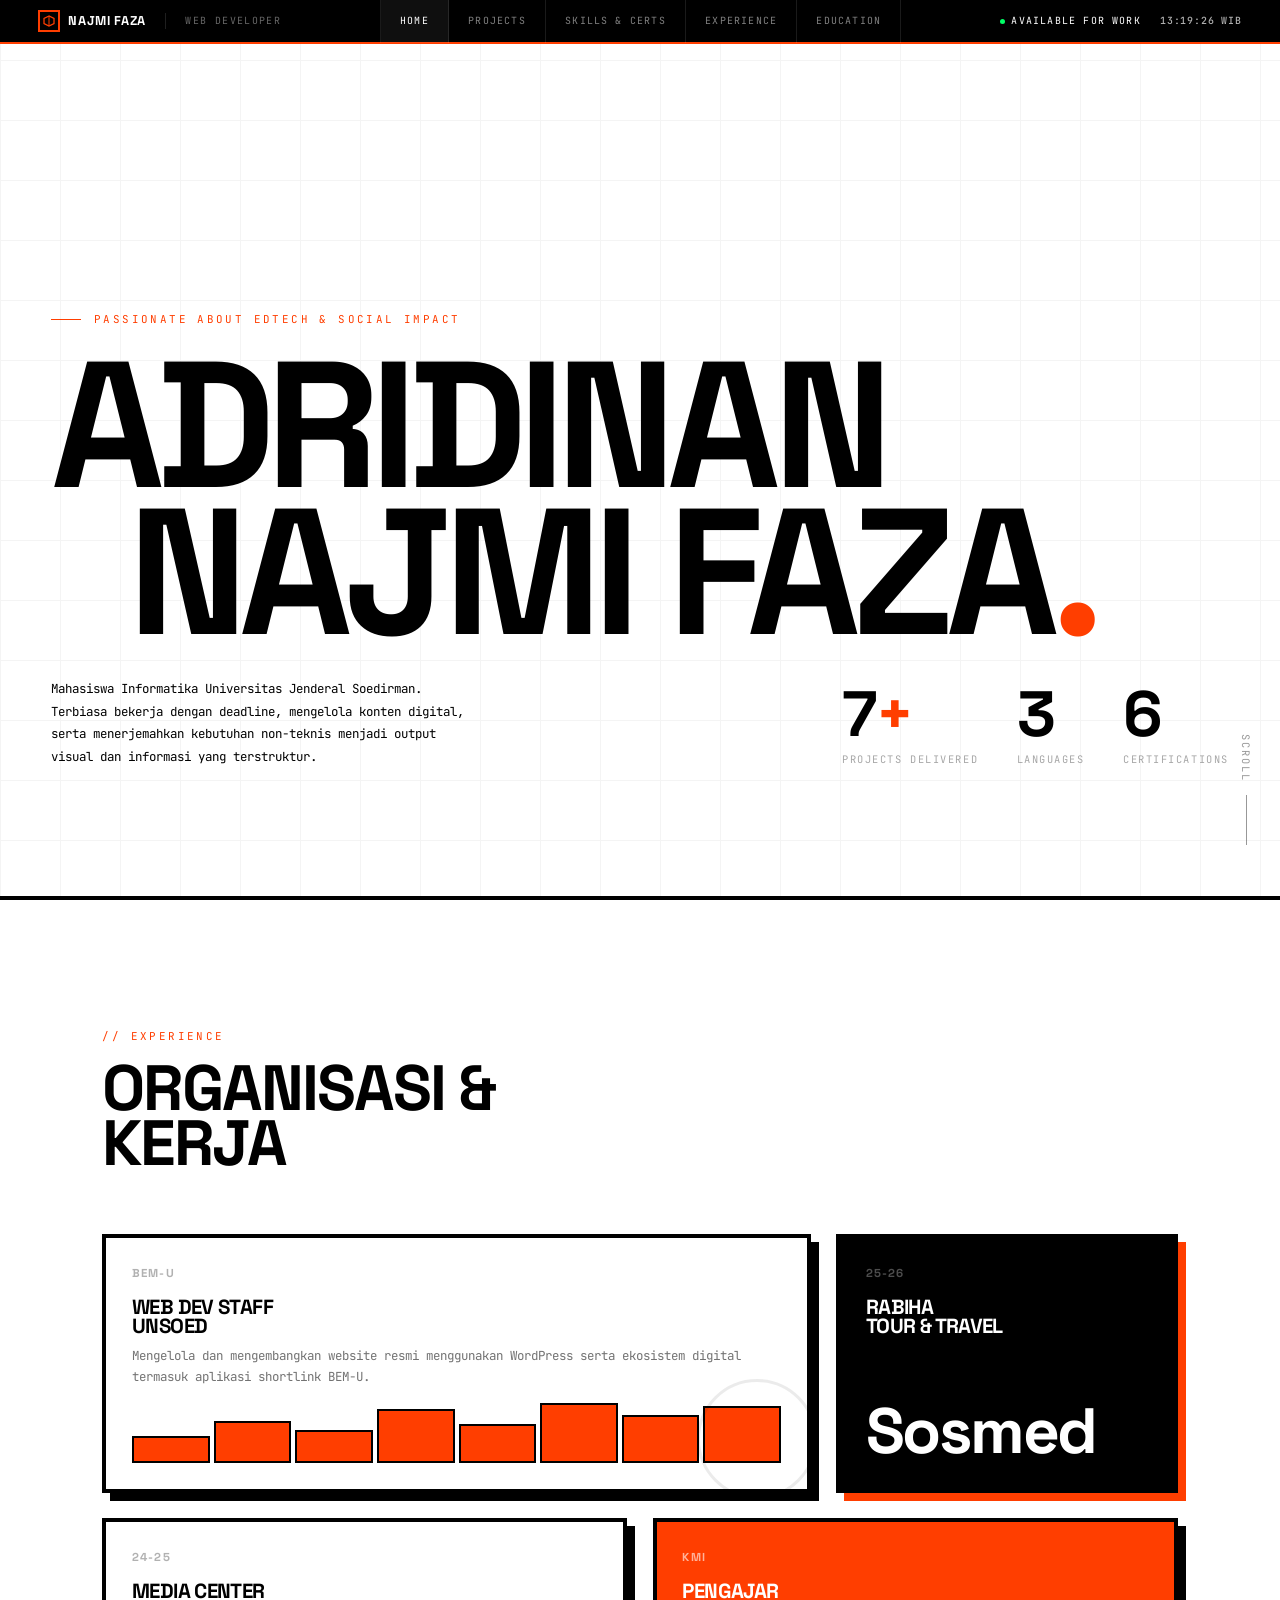
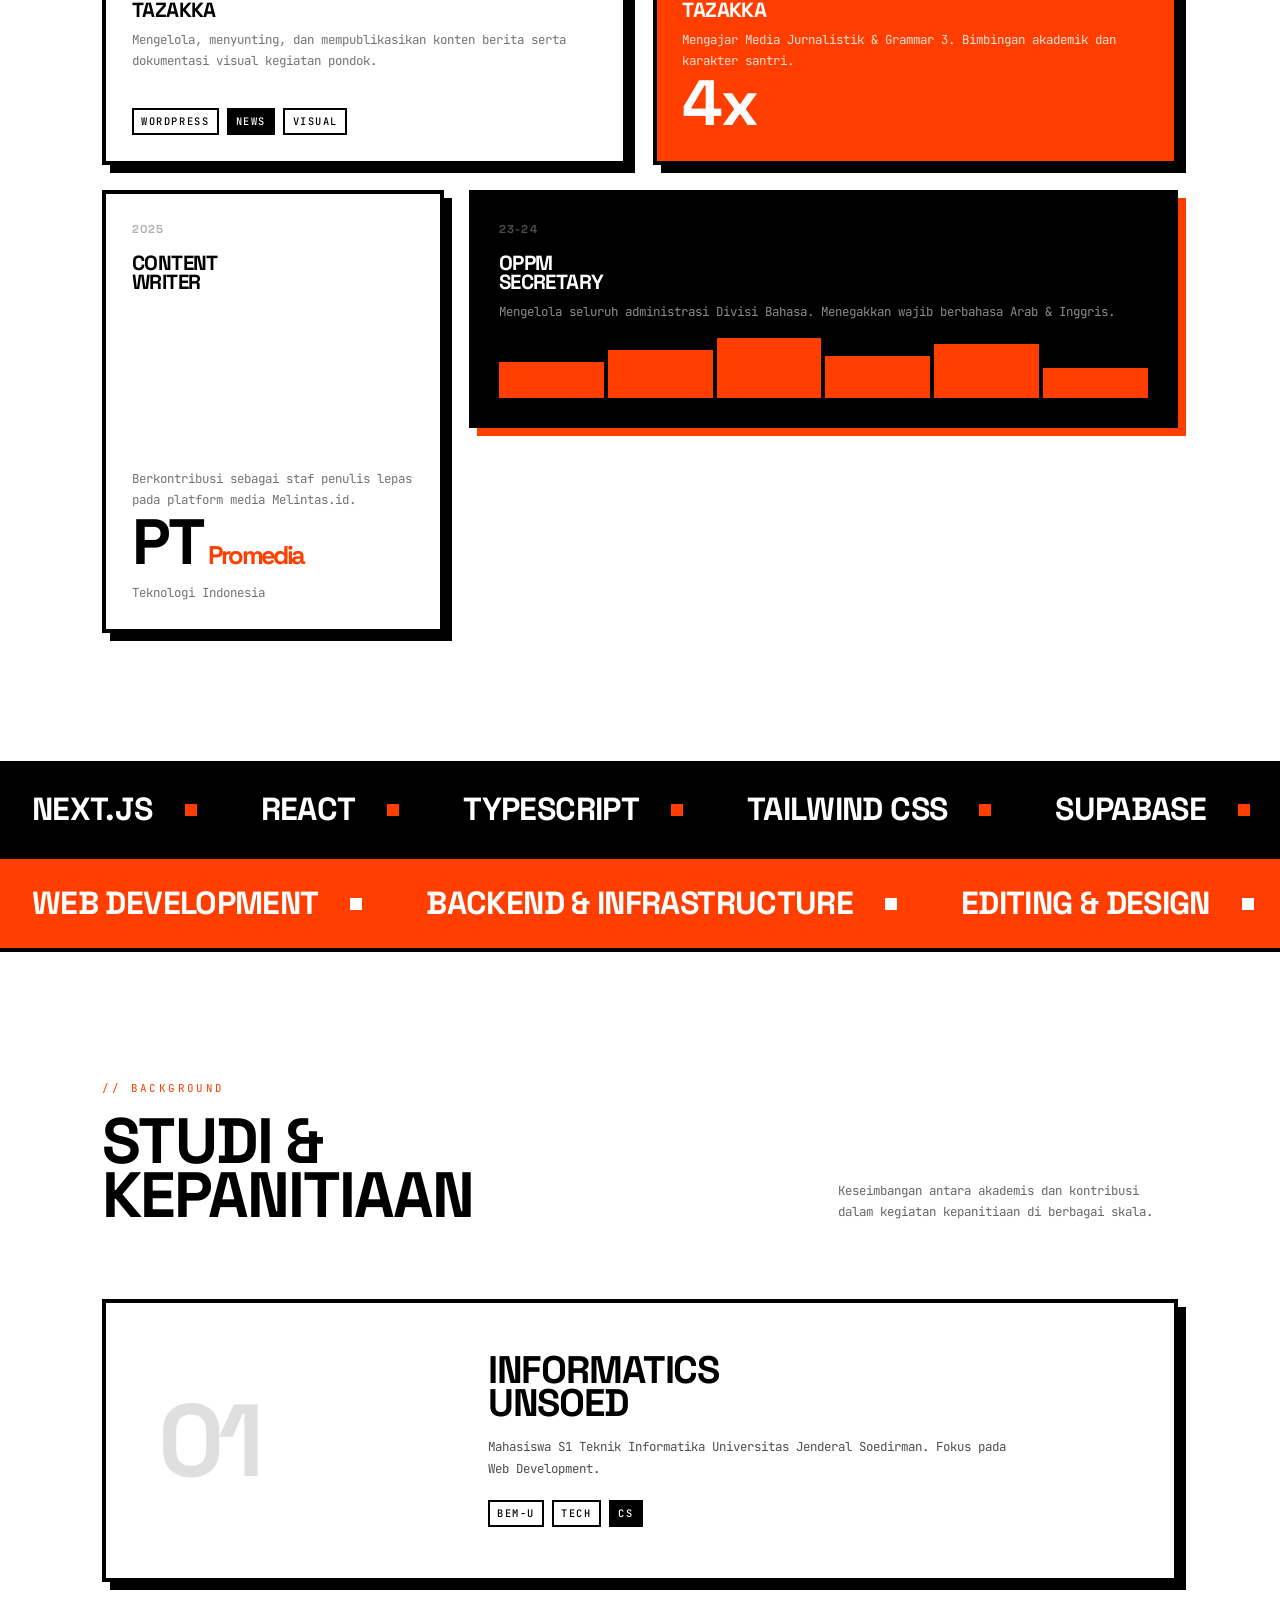
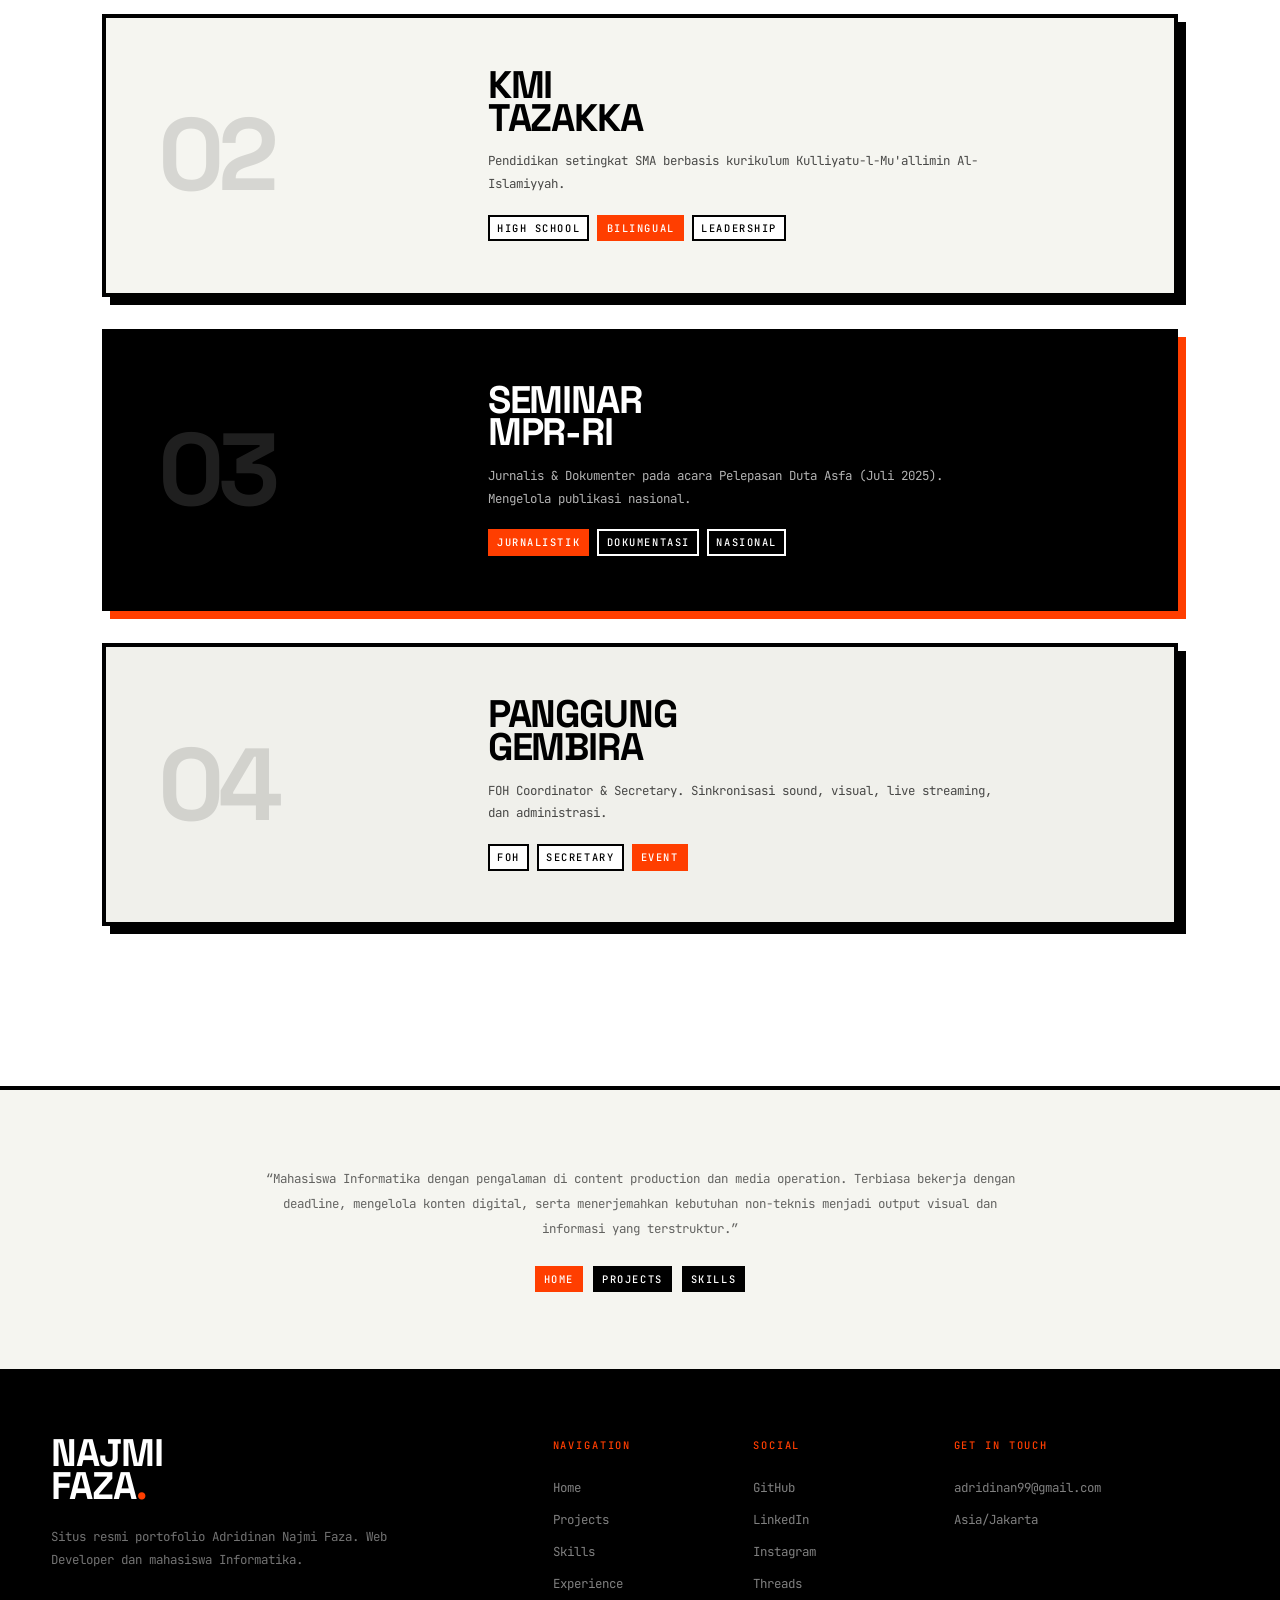
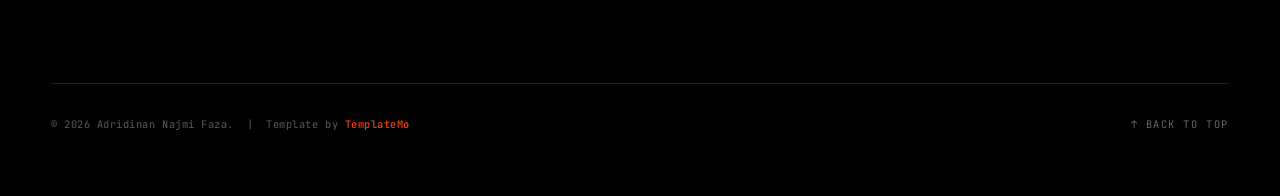
==== commit d56b46c7: "Normalize HTML formatting and update header/footer Reformat landing-page.html (lowercase doctype, no" ====
--- a/index.html
+++ b/index.html
@@ -1185,7 +1185,7 @@
 <body>
 
 <!-- ====== HEADER ====== -->
-<header class="header">
+<div class="header" role="banner">
     <div class="header__inner">
         <div class="header__left">
             <a href="index.html" class="header__logo" aria-label="Najmi Faza Home">
@@ -1210,7 +1210,7 @@
         </div>
         <button class="header__burger" id="headerBurger" aria-label="Toggle navigation" aria-expanded="false"><span></span><span></span><span></span></button>
     </div>
-</header>
+</div>
 
 
 <!-- ====== HERO ====== -->
@@ -1317,7 +1317,7 @@
 
 
 <!-- ====== FOOTER ====== -->
-<footer class="footer">
+<div class="footer" role="contentinfo">
     <div class="footer__inner">
         <div class="footer__top">
             <div class="footer__brand">
@@ -1333,7 +1333,7 @@
             <button class="footer__back-top" id="backToTop" aria-label="Back to top">↑ Back to Top</button>
         </div>
     </div>
-</footer>
+</div>
 
 <script>
 /*
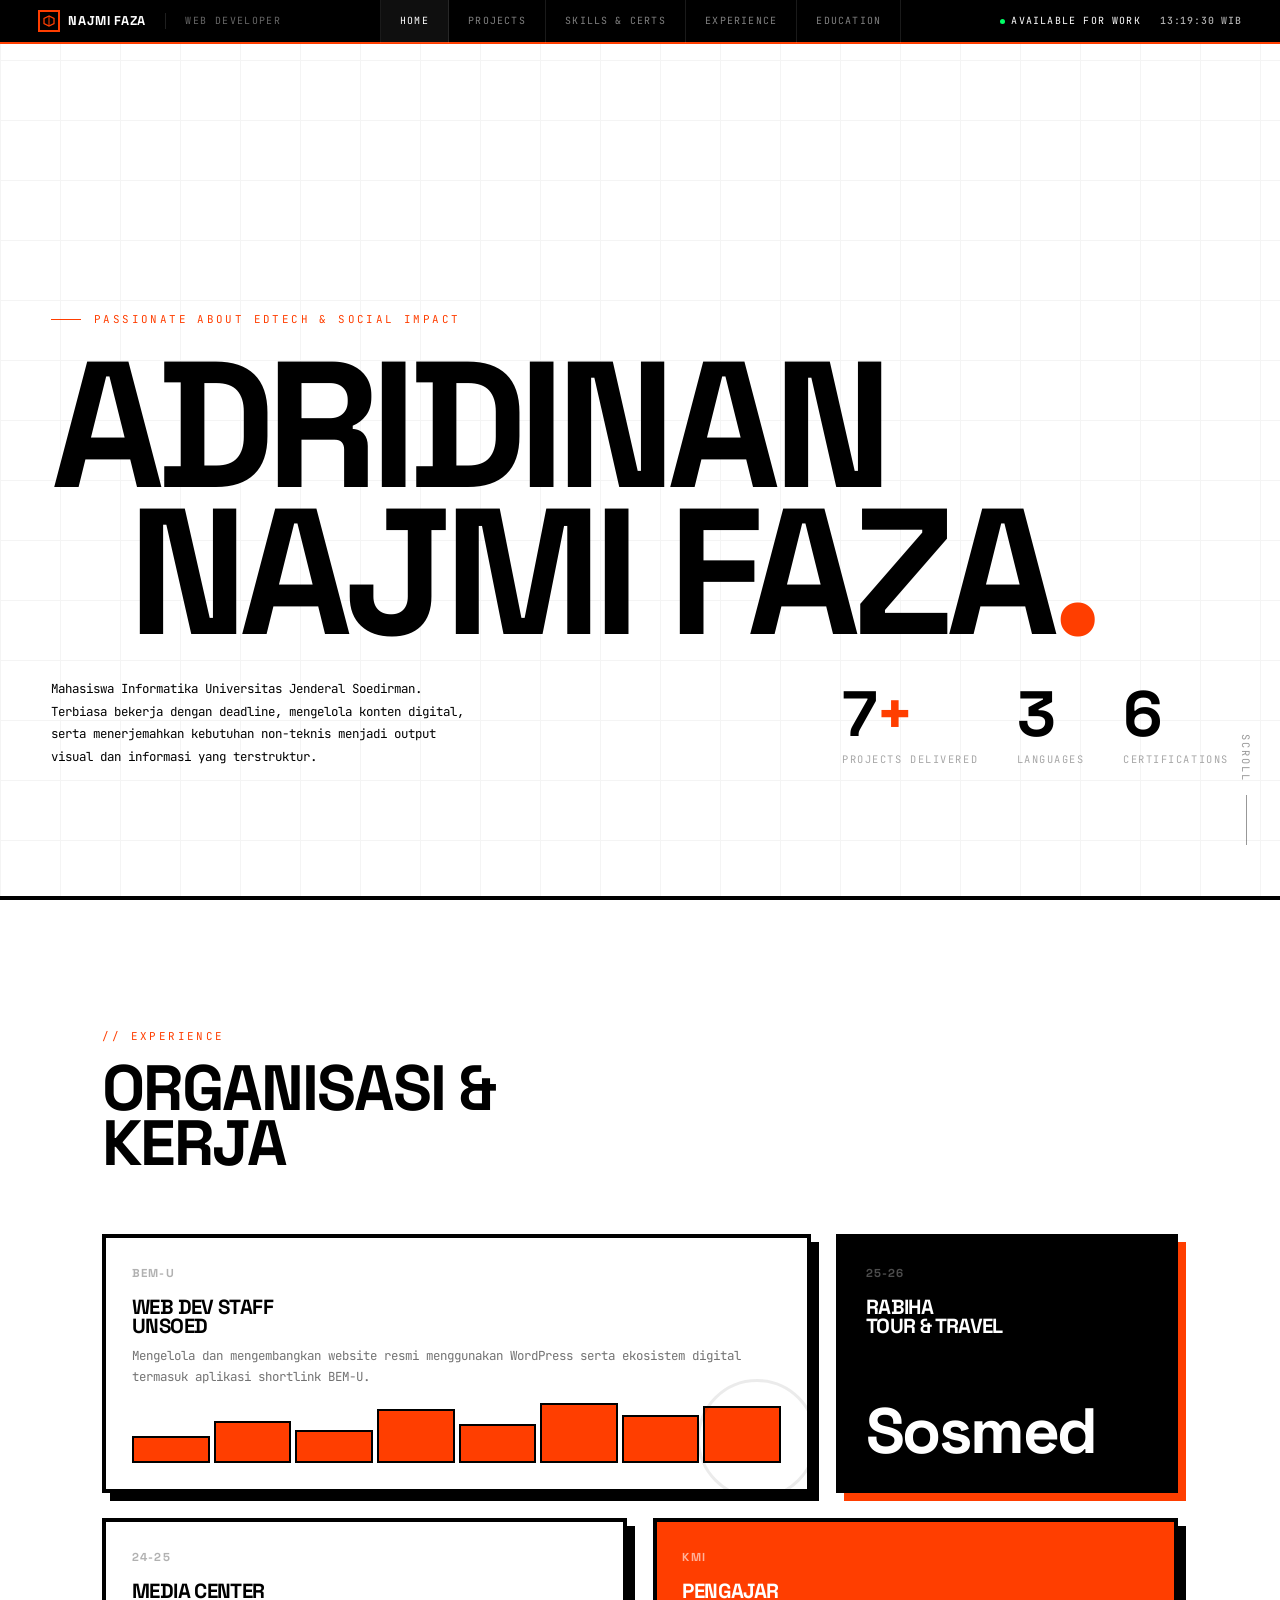
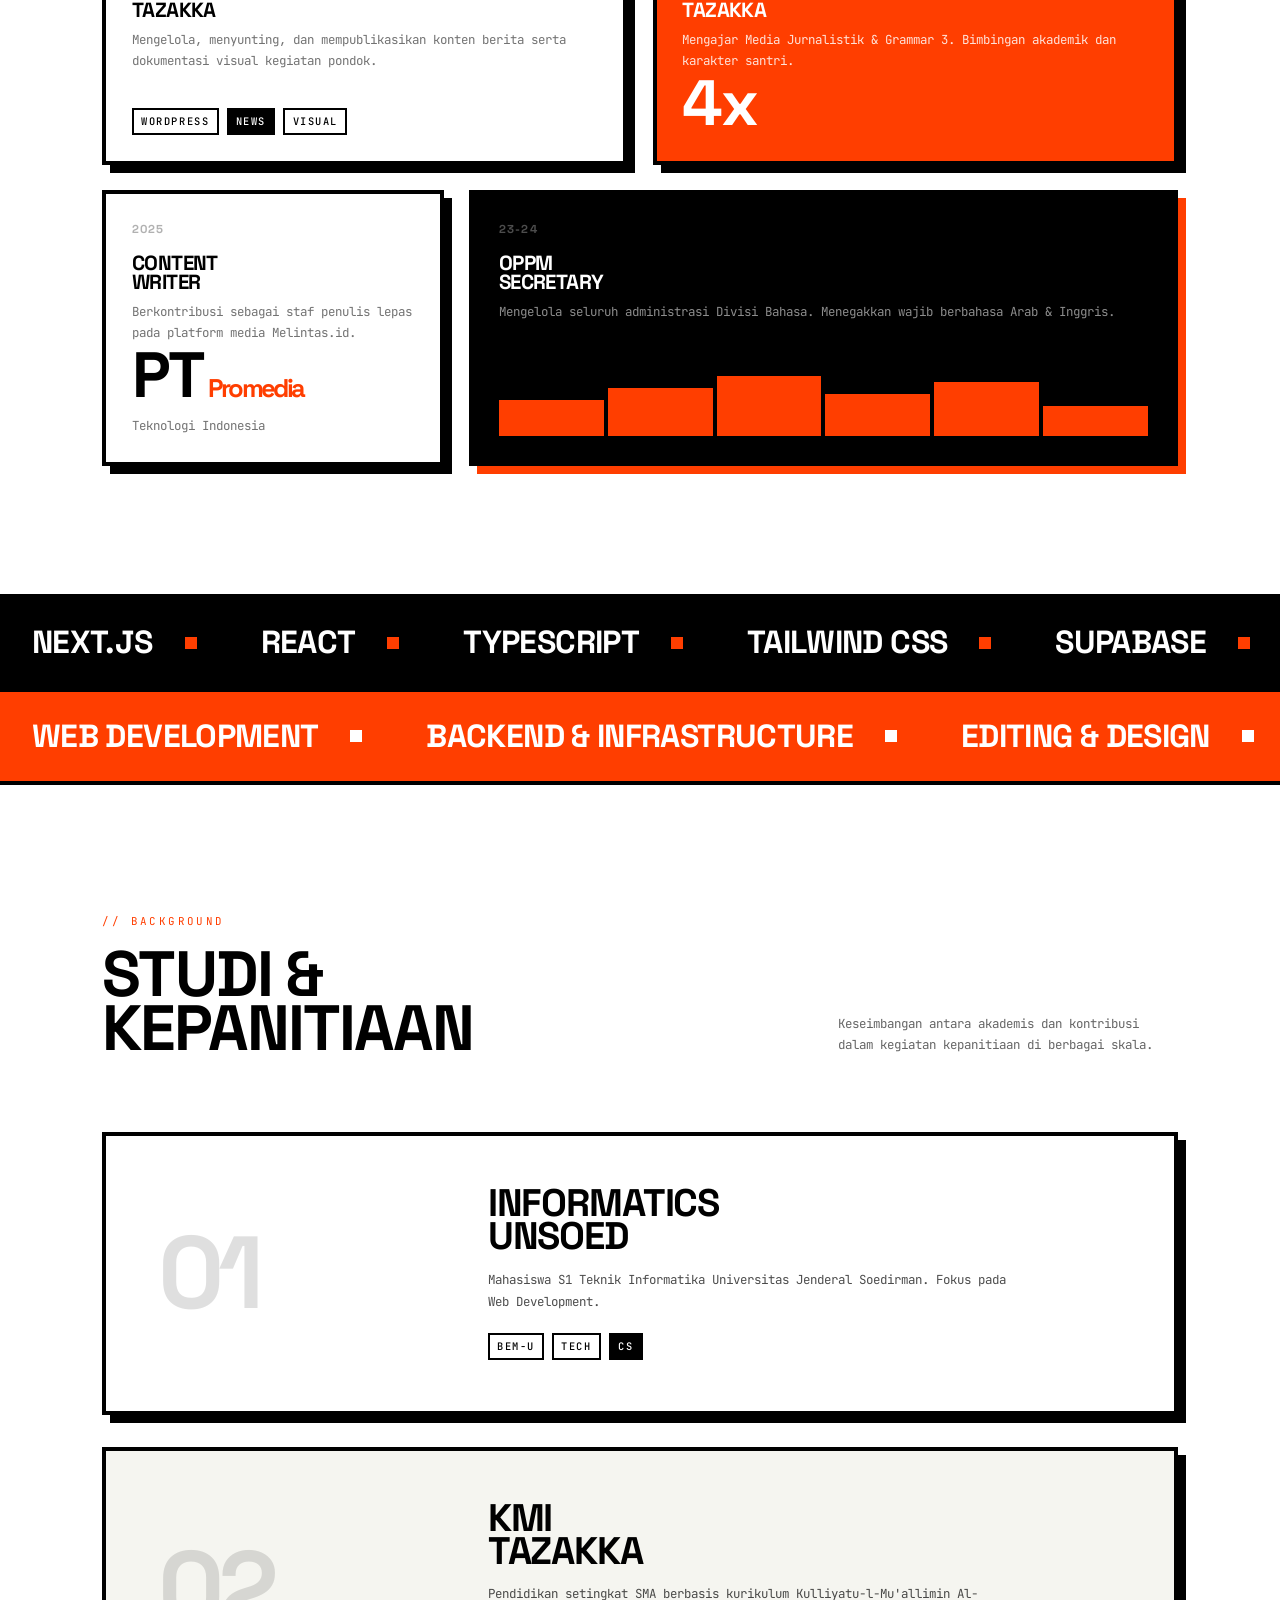
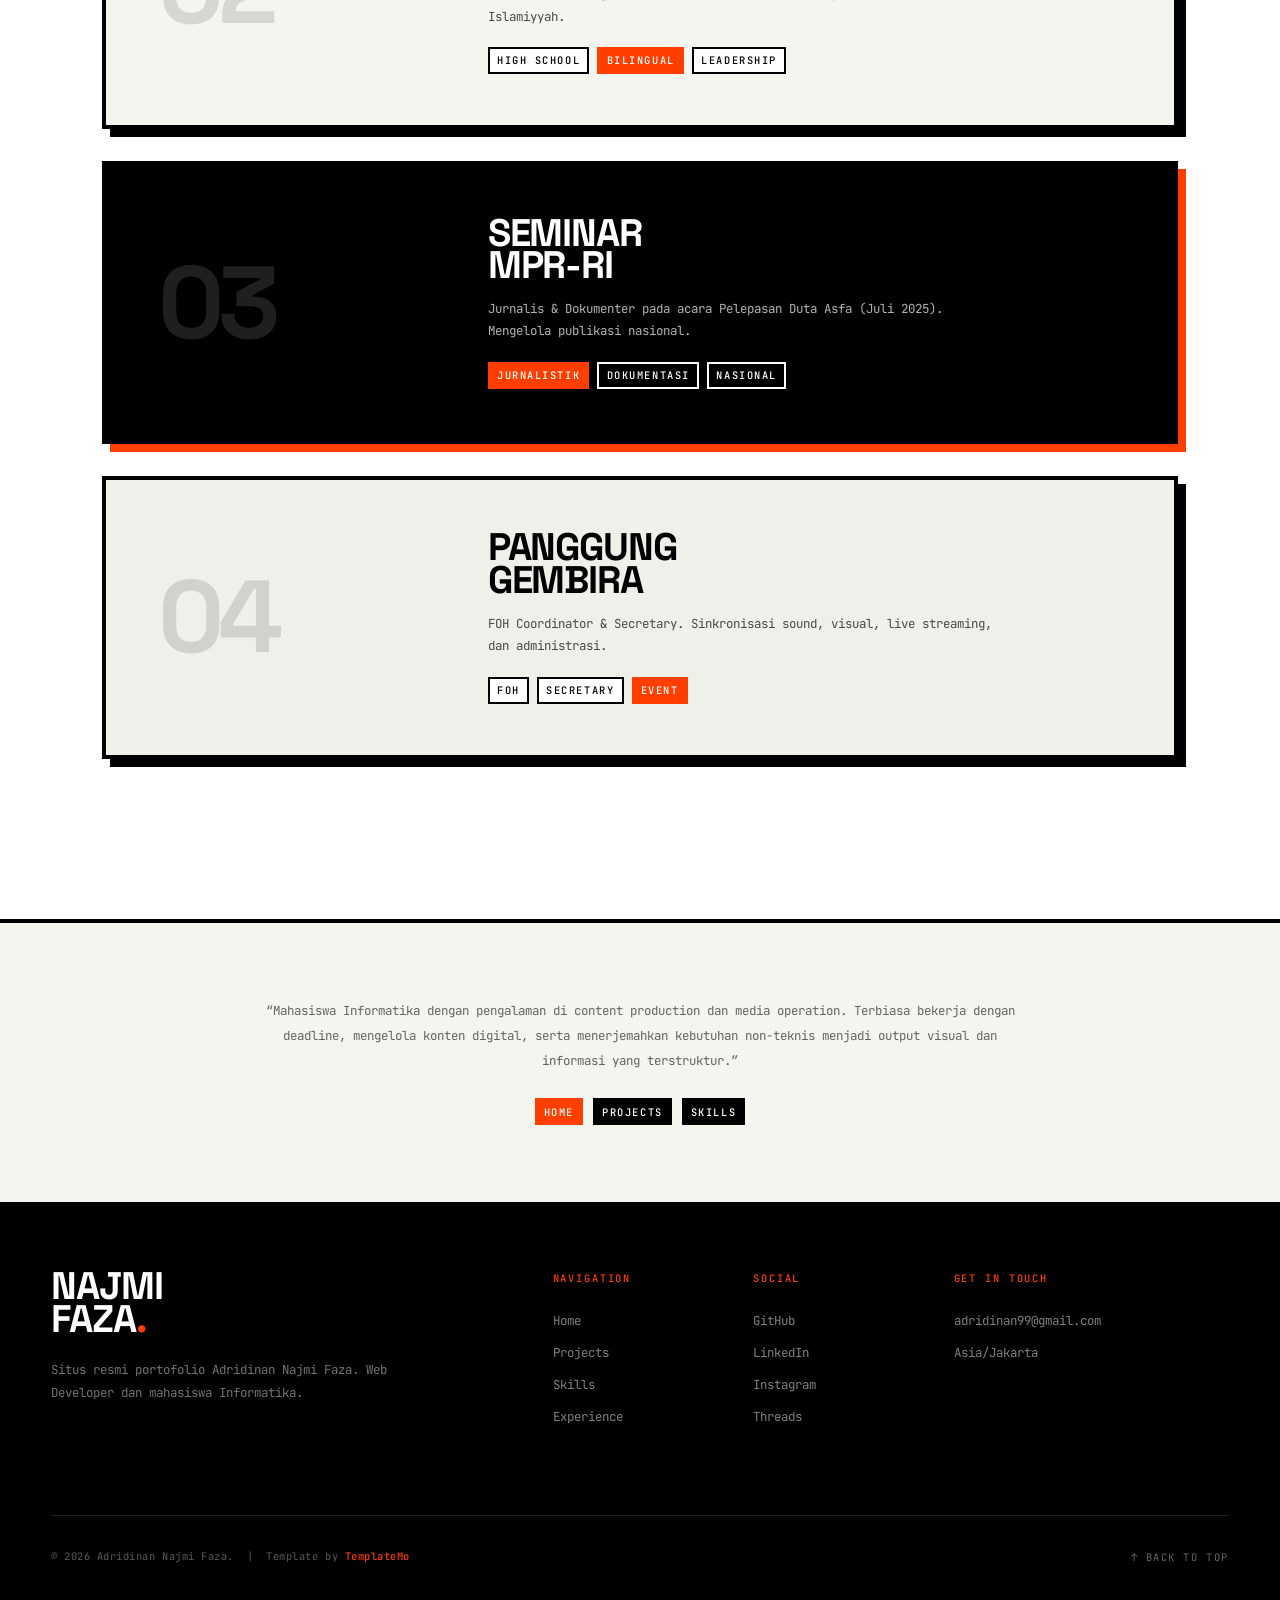
==== commit 00796cee: "link to wp" ====
--- a/index.html
+++ b/index.html
@@ -1,15 +1,21 @@
-<!DOCTYPE html>
+<!doctype html>
 <html lang="en">
-<head>
-<meta charset="UTF-8">
-<meta name="viewport" content="width=device-width, initial-scale=1.0">
-<title>Adridinan Najmi Faza — Web Developer & Portfolio</title>
-<meta name="description" content="Situs resmi portofolio Adridinan Najmi Faza (Najmi Faza), Web Developer dan mahasiswa Informatika Universitas Jenderal Soedirman.">
-<link rel="preconnect" href="https://fonts.googleapis.com">
-<link rel="preconnect" href="https://fonts.gstatic.com" crossorigin>
-<link href="https://fonts.googleapis.com/css2?family=JetBrains+Mono:wght@400;500&family=Space+Grotesk:wght@400;700&display=swap" rel="stylesheet">
-<style>
-/*
+  <head>
+    <meta charset="UTF-8" />
+    <meta name="viewport" content="width=device-width, initial-scale=1.0" />
+    <title>Adridinan Najmi Faza — Web Developer & Portfolio</title>
+    <meta
+      name="description"
+      content="Situs resmi portofolio Adridinan Najmi Faza (Najmi Faza), Web Developer dan mahasiswa Informatika Universitas Jenderal Soedirman."
+    />
+    <link rel="preconnect" href="https://fonts.googleapis.com" />
+    <link rel="preconnect" href="https://fonts.gstatic.com" crossorigin />
+    <link
+      href="https://fonts.googleapis.com/css2?family=JetBrains+Mono:wght@400;500&family=Space+Grotesk:wght@400;700&display=swap"
+      rel="stylesheet"
+    />
+    <style>
+      /*
 
 TemplateMo 619 Axis Industrial
 
@@ -17,7 +23,7 @@
 
 */
 
-/* ============================================================
+      /* ============================================================
    AXIS INDUSTRIAL — COMMON CSS
    ============================================================
    1. RESET & VARIABLES
@@ -34,1015 +40,1014 @@
    12. RESPONSIVE — BASE
    ============================================================ */
 
-/* ----- 1. RESET & VARIABLES ----- */
-*,
-*::before,
-*::after {
-  margin: 0;
-  padding: 0;
-  box-sizing: border-box;
-}
-
-:root {
-  /* Palette */
-  --base: #ffffff;
-  --ink: #000000;
-  --safety: #ff3e00;
-  --muted: #888888;
-  --surface: #f5f5f0;
-  --term-bg: #08080a;
-  --term-green: #00ff66;
-  --term-amber: #ffaa00;
-
-  /* Borders & Shadows */
-  --border: 4px solid var(--ink);
-  --border-thin: 1px solid var(--ink);
-  --border-hair: 1px solid rgba(0, 0, 0, 0.1);
-  --shadow: 8px 8px 0px var(--ink);
-  --shadow-safety: 8px 8px 0px var(--safety);
-  --shadow-hover: 4px 4px 0px var(--ink);
-
-  /* Type Scale */
-  --fs-hero: clamp(4rem, 14vw, 14rem);
-  --fs-h1: clamp(2.4rem, 5vw, 5rem);
-  --fs-h2: clamp(1.6rem, 3vw, 3rem);
-  --fs-h3: clamp(1.1rem, 1.6vw, 1.5rem);
-  --fs-body: clamp(0.9rem, 1.1vw, 1.1rem);
-  --fs-data: clamp(0.78rem, 0.9vw, 0.95rem);
-  --fs-micro: 0.62rem;
-  --fs-ticker: clamp(1.4rem, 2.5vw, 2.5rem);
-  --fs-stat: clamp(2.4rem, 5vw, 4.5rem);
-  --fs-spec-val: clamp(2rem, 4vw, 3.5rem);
-
-  /* Spacing */
-  --gap: clamp(1rem, 2vw, 2rem);
-  --section-pad: clamp(4rem, 10vw, 10rem) clamp(1rem, 4vw, 4rem);
-
-  /* Layout */
-  --cols: 12;
-  --header-h: 44px;
-}
-
-html {
-  scroll-behavior: smooth;
-  -webkit-text-size-adjust: 100%;
-}
-
-body {
-  font-family: "JetBrains Mono", monospace;
-  font-weight: 400;
-  font-size: var(--fs-body);
-  line-height: 1.6;
-  color: var(--ink);
-  background-color: var(--base);
-  overflow-x: hidden;
-}
-
-img {
-  max-width: 100%;
-  display: block;
-}
-a {
-  color: inherit;
-  text-decoration: none;
-}
-ul {
-  list-style: none;
-}
-
-::selection {
-  background: var(--safety);
-  color: var(--base);
-}
-
-/* ----- 2. BASE TYPOGRAPHY ----- */
-h1,
-h2,
-h3,
-h4,
-h5,
-h6,
-.font-display {
-  font-family: "Space Grotesk", sans-serif;
-  font-weight: 700;
-  text-transform: uppercase;
-  line-height: 0.85;
-  letter-spacing: -0.03em;
-}
-
-/* ----- 3. UTILITY CLASSES ----- */
-.container {
-  width: 100%;
-  max-width: 1440px;
-  margin: 0 auto;
-  padding-inline: clamp(1rem, 4vw, 4rem);
-}
-
-.grid-12 {
-  display: grid;
-  grid-template-columns: repeat(var(--cols), 1fr);
-  gap: var(--gap);
-}
-
-.accent {
-  color: var(--safety);
-}
-
-.tag {
-  display: inline-block;
-  font-family: "JetBrains Mono", monospace;
-  font-size: 0.65rem;
-  font-weight: 500;
-  text-transform: uppercase;
-  letter-spacing: 0.15em;
-  padding: 0.3em 0.7em;
-  border: 2px solid var(--ink);
-  background: var(--base);
-}
-
-.tag--filled {
-  background: var(--ink);
-  color: var(--base);
-}
-
-.tag--safety {
-  background: var(--safety);
-  color: var(--base);
-  border-color: var(--safety);
-}
-
-.tag--ghost {
-  border-color: var(--muted);
-  color: var(--muted);
-  background: transparent;
-}
-
-/* ----- 4. BUTTONS ----- */
-.btn {
-  font-family: "JetBrains Mono", monospace;
-  font-size: 0.72rem;
-  font-weight: 500;
-  text-transform: uppercase;
-  letter-spacing: 0.1em;
-  padding: 0.8em 2em;
-  border: var(--border);
-  cursor: pointer;
-  transition: none;
-  display: inline-block;
-  text-align: center;
-}
-
-.btn--primary {
-  background: var(--safety);
-  color: var(--base);
-  box-shadow: var(--shadow);
-}
-
-.btn--primary:hover {
-  transform: translate(-4px, -4px);
-  box-shadow: 12px 12px 0px var(--ink);
-}
-
-.btn--primary:active {
-  transform: translate(4px, 4px);
-  box-shadow: 0 0 0 var(--ink);
-}
-
-.btn--ghost {
-  background: var(--base);
-  color: var(--ink);
-  box-shadow: var(--shadow);
-}
-
-.btn--ghost:hover {
-  background: var(--ink);
-  color: var(--base);
-  transform: translate(-4px, -4px);
-  box-shadow: 12px 12px 0px var(--ink);
-}
-
-/* ----- 5. HEADER / NAV ----- */
-.header {
-  position: fixed;
-  top: 0;
-  left: 0;
-  width: 100%;
-  height: var(--header-h);
-  z-index: 1000;
-  background: var(--ink);
-  color: var(--base);
-  border-bottom: 2px solid var(--safety);
-  display: flex;
-  align-items: center;
-  padding: 0 clamp(1rem, 3vw, 3rem);
-}
-
-.header__inner {
-  width: 100%;
-  max-width: 1440px;
-  margin: 0 auto;
-  display: flex;
-  align-items: center;
-  justify-content: space-between;
-  gap: 1rem;
-}
-
-.header__left {
-  display: flex;
-  align-items: center;
-  gap: 1.2rem;
-}
-
-.header__logo {
-  font-family: "Space Grotesk", sans-serif;
-  font-weight: 700;
-  font-size: 0.8rem;
-  text-transform: uppercase;
-  letter-spacing: 0.05em;
-  display: flex;
-  align-items: center;
-  gap: 0.5rem;
-  white-space: nowrap;
-}
-
-.header__logo-mark {
-  width: 22px;
-  height: 22px;
-  border: 2px solid var(--safety);
-  display: flex;
-  align-items: center;
-  justify-content: center;
-  flex-shrink: 0;
-}
-
-.header__logo-mark svg {
-  width: 12px;
-  height: 12px;
-}
-
-.header__sep {
-  width: 1px;
-  height: 16px;
-  background: rgba(255, 255, 255, 0.12);
-}
-
-.header__product {
-  font-size: var(--fs-micro);
-  letter-spacing: 0.14em;
-  text-transform: uppercase;
-  opacity: 0.4;
-}
-
-/* Light-switch nav cells */
-.header__nav {
-  display: flex;
-  align-items: stretch;
-  height: var(--header-h);
-  border-left: 1px solid rgba(255, 255, 255, 0.1);
-}
-
-.header__nav a {
-  font-family: "JetBrains Mono", monospace;
-  font-size: var(--fs-micro);
-  text-transform: uppercase;
-  letter-spacing: 0.12em;
-  padding: 0 1.2rem;
-  display: flex;
-  align-items: center;
-  border-right: 1px solid rgba(255, 255, 255, 0.1);
-  color: rgba(255, 255, 255, 0.5);
-  transition:
-    background 0s,
-    color 0s;
-}
-
-.header__nav a:hover {
-  background: var(--safety);
-  color: var(--base);
-}
-
-/* Active page highlight */
-.header__nav a.active {
-  background: rgba(255, 255, 255, 0.06);
-  color: var(--base);
-}
-
-.header__right {
-  display: flex;
-  align-items: center;
-  gap: 1.2rem;
-}
-
-.header__status {
-  display: flex;
-  align-items: center;
-  gap: 0.4rem;
-  font-size: var(--fs-micro);
-  text-transform: uppercase;
-  letter-spacing: 0.12em;
-}
-
-.header__status-dot {
-  width: 5px;
-  height: 5px;
-  border-radius: 50%;
-  background: var(--term-green);
-  animation: pulse 2s ease-in-out infinite;
-}
-
-@keyframes pulse {
-  0%,
-  100% {
-    opacity: 1;
-  }
-  50% {
-    opacity: 0.4;
-  }
-}
-
-.header__clock {
-  font-family: "JetBrains Mono", monospace;
-  font-size: var(--fs-micro);
-  font-weight: 500;
-  letter-spacing: 0.08em;
-  opacity: 0.7;
-  min-width: 7em;
-  text-align: right;
-}
-
-.header__burger {
-  display: none;
-  flex-direction: column;
-  gap: 4px;
-  cursor: pointer;
-  background: none;
-  border: none;
-  padding: 4px;
-}
-
-.header__burger span {
-  width: 22px;
-  height: 2px;
-  background: var(--base);
-  transition:
-    transform 0.3s,
-    opacity 0.3s;
-}
-
-/* ----- 6. HERO (BASE) ----- */
-.hero {
-  min-height: 100vh;
-  min-height: 100svh;
-  display: flex;
-  flex-direction: column;
-  justify-content: flex-end;
-  padding: var(--section-pad);
-  padding-top: calc(var(--header-h) + 4rem);
-  position: relative;
-  overflow: hidden;
-  border-bottom: var(--border);
-}
-
-.hero--center {
-  justify-content: center;
-  align-items: center;
-  text-align: center;
-}
-
-.hero__grid {
-  position: absolute;
-  inset: 0;
-  background-image:
-    linear-gradient(rgba(0, 0, 0, 0.045) 1px, transparent 1px),
-    linear-gradient(90deg, rgba(0, 0, 0, 0.045) 1px, transparent 1px);
-  background-size: 40px 40px;
-  pointer-events: none;
-}
-
-.hero__label {
-  font-family: "JetBrains Mono", monospace;
-  font-size: 0.68rem;
-  text-transform: uppercase;
-  letter-spacing: 0.22em;
-  color: var(--safety);
-  margin-bottom: 1.5rem;
-  display: flex;
-  align-items: center;
-  gap: 0.8rem;
-  position: relative;
-  z-index: 1;
-}
-
-.hero__label::before {
-  content: "";
-  width: 30px;
-  height: 1px;
-  background: var(--safety);
-}
-
-.hero__title {
-  font-size: var(--fs-hero);
-  line-height: 0.82;
-  letter-spacing: -0.05em;
-  position: relative;
-  z-index: 1;
-  margin-bottom: 2rem;
-  animation: heroRotate linear both;
-  animation-timeline: scroll();
-  animation-range: 0vh 55vh;
-}
-
-@keyframes heroRotate {
-  from {
-    transform: rotate(0deg);
-    opacity: 1;
-  }
-  to {
-    transform: rotate(-2.5deg) translateY(-20px);
-    opacity: 0.25;
-  }
-}
-
-.hero__title .line {
-  display: block;
-}
-.hero__title .line--indent {
-  padding-left: clamp(1rem, 6vw, 6rem);
-}
-.hero__title .dot,
-.hero__title .accent-dot {
-  color: var(--safety);
-}
-
-.hero__bottom {
-  display: flex;
-  align-items: flex-end;
-  justify-content: space-between;
-  gap: 2rem;
-  flex-wrap: wrap;
-  position: relative;
-  z-index: 1;
-}
-
-.hero__desc {
-  max-width: 420px;
-  font-size: var(--fs-data);
-  line-height: 1.8;
-  opacity: 0.55;
-  position: relative;
-  z-index: 1;
-}
-
-.hero__stats,
-.hero__kpis {
-  display: flex;
-  gap: clamp(1.5rem, 3vw, 3.5rem);
-}
-
-.hero__stat-num,
-.hero__kpi-val {
-  font-family: "Space Grotesk", sans-serif;
-  font-weight: 700;
-  font-size: var(--fs-stat);
-  line-height: 1;
-  letter-spacing: -0.04em;
-}
-
-.hero__stat-label,
-.hero__kpi-label {
-  font-size: 0.65rem;
-  text-transform: uppercase;
-  letter-spacing: 0.15em;
-  opacity: 0.35;
-  margin-top: 0.35rem;
-}
-
-.hero__scroll-cue {
-  position: absolute;
-  right: clamp(1rem, 2vw, 4rem);
-  bottom: clamp(2rem, 4vw, 4rem);
-  writing-mode: vertical-rl;
-  font-size: 0.65rem;
-  text-transform: uppercase;
-  letter-spacing: 0.2em;
-  opacity: 0.4;
-  display: flex;
-  align-items: center;
-  gap: 0.8rem;
-}
-
-.hero__scroll-cue::after {
-  content: "";
-  width: 1px;
-  height: 50px;
-  background: var(--ink);
-  animation: scrollPulse 2s ease-in-out infinite;
-}
-
-@keyframes scrollPulse {
-  0%,
-  100% {
-    opacity: 0.3;
-    transform: scaleY(0.5);
-  }
-  50% {
-    opacity: 1;
-    transform: scaleY(1);
-  }
-}
-
-/* ----- 7. SECTION SHARED ----- */
-.section {
-  padding: var(--section-pad);
-  border-bottom: var(--border);
-}
-
-.section--surface {
-  background: var(--surface);
-}
-
-.section__eyebrow {
-  font-family: "JetBrains Mono", monospace;
-  font-size: 0.68rem;
-  text-transform: uppercase;
-  letter-spacing: 0.22em;
-  color: var(--safety);
-  margin-bottom: 1rem;
-}
-
-.section__title {
-  font-size: var(--fs-h1);
-}
-
-.section__header {
-  margin-bottom: clamp(2.5rem, 5vw, 5rem);
-}
-
-/* ----- 8. BENTO / SPEC CARD BASE ----- */
-.bento-card {
-  border: var(--border);
-  box-shadow: var(--shadow);
-  padding: clamp(1.2rem, 2vw, 2rem);
-  background: var(--base);
-  position: relative;
-  display: grid;
-  grid-template-rows: auto 1fr auto;
-  transition: none;
-  cursor: default;
-  overflow: hidden;
-}
-
-.bento-card:hover {
-  transform: translate(-4px, -4px);
-  box-shadow: 12px 12px 0px var(--ink);
-}
-
-.bento-card--dark {
-  background: var(--ink);
-  color: var(--base);
-  box-shadow: var(--shadow-safety);
-}
-
-.bento-card--dark:hover {
-  box-shadow: 12px 12px 0px var(--safety);
-}
-
-.bento-card--safety {
-  background: var(--safety);
-  color: var(--base);
-}
-
-.bento-card--safety:hover {
-  box-shadow: 12px 12px 0px var(--ink);
-}
-
-.bento-card__number {
-  font-family: "Space Grotesk", sans-serif;
-  font-weight: 700;
-  font-size: 0.72rem;
-  text-transform: uppercase;
-  letter-spacing: 0.1em;
-  opacity: 0.3;
-  margin-bottom: 1rem;
-}
-
-.bento-card__title {
-  font-size: var(--fs-h3);
-  margin-bottom: 0.6rem;
-  line-height: 0.9;
-}
-
-.bento-card__text {
-  font-size: var(--fs-data);
-  line-height: 1.7;
-  opacity: 0.55;
-}
-
-.bento-card__stat {
-  font-family: "Space Grotesk", sans-serif;
-  font-weight: 700;
-  font-size: clamp(2.5rem, 5vw, 4rem);
-  line-height: 1;
-  letter-spacing: -0.04em;
-  align-self: end;
-}
-
-/* Mini bar chart inside cards */
-.bar-chart {
-  display: flex;
-  align-items: flex-end;
-  gap: 4px;
-  height: 60px;
-  margin-top: 1rem;
-}
-
-.bar-chart__col {
-  flex: 1;
-  background: var(--safety);
-  min-height: 4px;
-  border: 2px solid var(--ink);
-}
-
-.bento-card--dark .bar-chart__col {
-  border-color: var(--safety);
-}
-
-/* Sparkline bars */
-.spark {
-  display: flex;
-  align-items: flex-end;
-  gap: 2px;
-  height: 32px;
-  margin-top: 1rem;
-}
-
-.spark__bar {
-  flex: 1;
-  background: var(--safety);
-  min-height: 2px;
-  opacity: 0.7;
-}
-
-/* Progress bar track */
-.bar-track {
-  width: 100%;
-  height: 4px;
-  background: rgba(0, 0, 0, 0.06);
-  margin-top: 0.8rem;
-  overflow: hidden;
-}
-
-.bar-track--dark,
-.bento-card--dark .bar-track {
-  background: rgba(255, 255, 255, 0.12);
-}
-
-.bar-track__fill {
-  height: 100%;
-  background: var(--safety);
-  transition: width 0.8s ease;
-}
-
-.bento-card--safety .bar-track {
-  background: rgba(255, 255, 255, 0.2);
-}
-
-.bento-card--safety .bar-track__fill {
-  background: var(--base);
-}
-
-/* ----- 9. TICKER ----- */
-.ticker {
-  border-bottom: var(--border);
-  background: var(--ink);
-  color: var(--base);
-  overflow: hidden;
-  padding: 1.2rem 0;
-}
-
-.ticker--safety {
-  background: var(--safety);
-}
-
-.ticker--safety .ticker__item::after {
-  background: var(--base);
-}
-
-.ticker__track {
-  display: flex;
-  width: max-content;
-  animation: tickerScroll 20s linear infinite;
-}
-
-.ticker--reverse .ticker__track {
-  animation-direction: reverse;
-  animation-duration: 28s;
-}
-
-.ticker__item {
-  font-family: "Space Grotesk", sans-serif;
-  font-weight: 700;
-  font-size: var(--fs-ticker);
-  text-transform: uppercase;
-  letter-spacing: -0.02em;
-  white-space: nowrap;
-  padding: 0 2rem;
-  display: flex;
-  align-items: center;
-  gap: 2rem;
-}
-
-.ticker__item::after {
-  content: "";
-  width: 12px;
-  height: 12px;
-  background: var(--safety);
-  flex-shrink: 0;
-}
-
-@keyframes tickerScroll {
-  0% {
-    transform: translateX(0);
-  }
-  100% {
-    transform: translateX(-50%);
-  }
-}
-
-/* ----- 10. FOOTER ----- */
-.footer {
-  background: var(--ink);
-  color: var(--base);
-  padding: clamp(2.5rem, 5vw, 4rem) clamp(1rem, 4vw, 4rem);
-}
-
-.footer__inner {
-  max-width: 1440px;
-  margin: 0 auto;
-}
-
-/* Footer — Compact (landing / observer) */
-.footer--compact .footer__inner {
-  display: flex;
-  justify-content: space-between;
-  align-items: center;
-  flex-wrap: wrap;
-  gap: 1rem;
-}
-
-.footer__left {
-  display: flex;
-  align-items: center;
-  gap: 1.5rem;
-  flex-wrap: wrap;
-}
-
-.footer__logo {
-  font-family: "Space Grotesk", sans-serif;
-  font-weight: 700;
-  font-size: 0.85rem;
-  text-transform: uppercase;
-  letter-spacing: 0.04em;
-}
-
-.footer__links {
-  display: flex;
-  gap: 1.2rem;
-}
-
-.footer__links a {
-  font-size: var(--fs-micro);
-  text-transform: uppercase;
-  letter-spacing: 0.12em;
-  opacity: 0.4;
-  transition:
-    opacity 0.2s,
-    color 0.2s;
-}
-
-.footer__links a:hover {
-  opacity: 1;
-  color: var(--safety);
-}
-
-/* Footer — Full (index page) */
-.footer__top {
-  display: grid;
-  grid-template-columns: repeat(12, 1fr);
-  gap: var(--gap);
-  padding-bottom: clamp(3rem, 6vw, 6rem);
-  border-bottom: 1px solid rgba(255, 255, 255, 0.12);
-}
-
-.footer__brand {
-  grid-column: span 5;
-}
-
-.footer__brand-name {
-  font-size: var(--fs-h2);
-  margin-bottom: 1.5rem;
-}
-
-.footer__brand-desc {
-  font-size: var(--fs-data);
-  opacity: 0.45;
-  line-height: 1.8;
-  max-width: 340px;
-}
-
-.footer__col {
-  grid-column: span 2;
-}
-
-.footer__col:last-child {
-  grid-column: span 3;
-}
-
-.footer__col-title {
-  font-family: "JetBrains Mono", monospace;
-  font-size: 0.65rem;
-  text-transform: uppercase;
-  letter-spacing: 0.18em;
-  color: var(--safety);
-  margin-bottom: 1.5rem;
-  font-weight: 500;
-}
-
-.footer__col a {
-  display: block;
-  font-size: var(--fs-data);
-  opacity: 0.5;
-  margin-bottom: 0.75rem;
-  transition: opacity 0.2s;
-}
-
-.footer__col a:hover {
-  opacity: 1;
-  color: var(--safety);
-}
-
-.footer__bottom {
-  display: flex;
-  justify-content: space-between;
-  align-items: center;
-  padding-top: 2rem;
-  gap: 1rem;
-  flex-wrap: wrap;
-}
-
-.footer__copy {
-  font-size: 0.65rem;
-  color: rgba(255, 255, 255, 0.35);
-  letter-spacing: 0.05em;
-}
-
-.footer__copy a {
-  color: var(--safety);
-  font-weight: 500;
-}
-
-.footer__copy a:hover {
-  text-decoration: underline;
-}
-
-.footer__back-top {
-  font-family: "JetBrains Mono", monospace;
-  font-size: 0.65rem;
-  text-transform: uppercase;
-  letter-spacing: 0.15em;
-  opacity: 0.4;
-  cursor: pointer;
-  background: none;
-  border: none;
-  color: var(--base);
-  transition: opacity 0.2s;
-}
-
-.footer__back-top:hover {
-  opacity: 1;
-  color: var(--safety);
-}
-
-/* ----- 11. SCROLL REVEAL ----- */
-.reveal {
-  opacity: 0;
-  transform: translateY(24px);
-  transition:
-    opacity 0.5s ease,
-    transform 0.5s ease;
-}
-
-.reveal.visible {
-  opacity: 1;
-  transform: translateY(0);
-}
-
-/* ----- 12. RESPONSIVE — BASE ----- */
-@media (max-width: 1024px) {
-  .footer__brand {
-    grid-column: span 12;
-    margin-bottom: 2rem;
-  }
-  .footer__col {
-    grid-column: span 4;
-  }
-  .footer__col:last-child {
-    grid-column: span 4;
-  }
-}
-
-@media (max-width: 768px) {
-  :root {
-    --cols: 4;
-    --fs-hero: clamp(2.5rem, 15vw, 4.5rem);
-  }
-
-  .hero__title {
-    overflow-wrap: break-word;
-    word-wrap: break-word;
-    hyphens: auto;
-  }
-
-  .header__nav {
-    display: none;
-  }
-  .header__product {
-    display: none;
-  }
-  .header__burger {
-    display: flex;
-  }
-
-  .header__nav.open {
-    display: flex;
-    flex-direction: column;
-    position: absolute;
-    top: var(--header-h);
-    left: 0;
-    width: 100%;
-    height: auto;
-    background: var(--ink);
-    border-bottom: 2px solid var(--safety);
-    overflow-y: auto;
-    max-height: calc(100vh - var(--header-h));
-    max-height: calc(100svh - var(--header-h));
-  }
-
-  .header__nav.open a {
-    border-right: none;
-    border-bottom: 1px solid rgba(255, 255, 255, 0.06);
-    padding: 0.9rem clamp(1rem, 3vw, 3rem);
-    height: auto;
-  }
-
-  .hero__bottom {
-    flex-direction: column;
-    align-items: flex-start;
-  }
-
-  .hero__scroll-cue {
-    display: none;
-  }
-
-  .footer__col {
-    grid-column: span 6;
-  }
-  .footer__col:last-child {
-    grid-column: span 6;
-  }
-
-  .footer--compact .footer__inner {
-    flex-direction: column;
-    align-items: flex-start;
-  }
-
-  .footer__left {
-    flex-direction: column;
-    align-items: flex-start;
-    gap: 1rem;
-  }
-}
-
-@media (max-width: 480px) {
-  .hero__stats,
-  .hero__kpis {
-    flex-direction: column;
-    gap: 1rem;
-  }
-
-  .footer__col,
-  .footer__col:last-child {
-    grid-column: 1 / -1;
-  }
-
-  .header__status span {
-    display: none;
-  }
-}
-
-</style>
-<style>
-/*
+      /* ----- 1. RESET & VARIABLES ----- */
+      *,
+      *::before,
+      *::after {
+        margin: 0;
+        padding: 0;
+        box-sizing: border-box;
+      }
+
+      :root {
+        /* Palette */
+        --base: #ffffff;
+        --ink: #000000;
+        --safety: #ff3e00;
+        --muted: #888888;
+        --surface: #f5f5f0;
+        --term-bg: #08080a;
+        --term-green: #00ff66;
+        --term-amber: #ffaa00;
+
+        /* Borders & Shadows */
+        --border: 4px solid var(--ink);
+        --border-thin: 1px solid var(--ink);
+        --border-hair: 1px solid rgba(0, 0, 0, 0.1);
+        --shadow: 8px 8px 0px var(--ink);
+        --shadow-safety: 8px 8px 0px var(--safety);
+        --shadow-hover: 4px 4px 0px var(--ink);
+
+        /* Type Scale */
+        --fs-hero: clamp(4rem, 14vw, 14rem);
+        --fs-h1: clamp(2.4rem, 5vw, 5rem);
+        --fs-h2: clamp(1.6rem, 3vw, 3rem);
+        --fs-h3: clamp(1.1rem, 1.6vw, 1.5rem);
+        --fs-body: clamp(0.9rem, 1.1vw, 1.1rem);
+        --fs-data: clamp(0.78rem, 0.9vw, 0.95rem);
+        --fs-micro: 0.62rem;
+        --fs-ticker: clamp(1.4rem, 2.5vw, 2.5rem);
+        --fs-stat: clamp(2.4rem, 5vw, 4.5rem);
+        --fs-spec-val: clamp(2rem, 4vw, 3.5rem);
+
+        /* Spacing */
+        --gap: clamp(1rem, 2vw, 2rem);
+        --section-pad: clamp(4rem, 10vw, 10rem) clamp(1rem, 4vw, 4rem);
+
+        /* Layout */
+        --cols: 12;
+        --header-h: 44px;
+      }
+
+      html {
+        scroll-behavior: smooth;
+        -webkit-text-size-adjust: 100%;
+      }
+
+      body {
+        font-family: "JetBrains Mono", monospace;
+        font-weight: 400;
+        font-size: var(--fs-body);
+        line-height: 1.6;
+        color: var(--ink);
+        background-color: var(--base);
+        overflow-x: hidden;
+      }
+
+      img {
+        max-width: 100%;
+        display: block;
+      }
+      a {
+        color: inherit;
+        text-decoration: none;
+      }
+      ul {
+        list-style: none;
+      }
+
+      ::selection {
+        background: var(--safety);
+        color: var(--base);
+      }
+
+      /* ----- 2. BASE TYPOGRAPHY ----- */
+      h1,
+      h2,
+      h3,
+      h4,
+      h5,
+      h6,
+      .font-display {
+        font-family: "Space Grotesk", sans-serif;
+        font-weight: 700;
+        text-transform: uppercase;
+        line-height: 0.85;
+        letter-spacing: -0.03em;
+      }
+
+      /* ----- 3. UTILITY CLASSES ----- */
+      .container {
+        width: 100%;
+        max-width: 1440px;
+        margin: 0 auto;
+        padding-inline: clamp(1rem, 4vw, 4rem);
+      }
+
+      .grid-12 {
+        display: grid;
+        grid-template-columns: repeat(var(--cols), 1fr);
+        gap: var(--gap);
+      }
+
+      .accent {
+        color: var(--safety);
+      }
+
+      .tag {
+        display: inline-block;
+        font-family: "JetBrains Mono", monospace;
+        font-size: 0.65rem;
+        font-weight: 500;
+        text-transform: uppercase;
+        letter-spacing: 0.15em;
+        padding: 0.3em 0.7em;
+        border: 2px solid var(--ink);
+        background: var(--base);
+      }
+
+      .tag--filled {
+        background: var(--ink);
+        color: var(--base);
+      }
+
+      .tag--safety {
+        background: var(--safety);
+        color: var(--base);
+        border-color: var(--safety);
+      }
+
+      .tag--ghost {
+        border-color: var(--muted);
+        color: var(--muted);
+        background: transparent;
+      }
+
+      /* ----- 4. BUTTONS ----- */
+      .btn {
+        font-family: "JetBrains Mono", monospace;
+        font-size: 0.72rem;
+        font-weight: 500;
+        text-transform: uppercase;
+        letter-spacing: 0.1em;
+        padding: 0.8em 2em;
+        border: var(--border);
+        cursor: pointer;
+        transition: none;
+        display: inline-block;
+        text-align: center;
+      }
+
+      .btn--primary {
+        background: var(--safety);
+        color: var(--base);
+        box-shadow: var(--shadow);
+      }
+
+      .btn--primary:hover {
+        transform: translate(-4px, -4px);
+        box-shadow: 12px 12px 0px var(--ink);
+      }
+
+      .btn--primary:active {
+        transform: translate(4px, 4px);
+        box-shadow: 0 0 0 var(--ink);
+      }
+
+      .btn--ghost {
+        background: var(--base);
+        color: var(--ink);
+        box-shadow: var(--shadow);
+      }
+
+      .btn--ghost:hover {
+        background: var(--ink);
+        color: var(--base);
+        transform: translate(-4px, -4px);
+        box-shadow: 12px 12px 0px var(--ink);
+      }
+
+      /* ----- 5. HEADER / NAV ----- */
+      .header {
+        position: fixed;
+        top: 0;
+        left: 0;
+        width: 100%;
+        height: var(--header-h);
+        z-index: 1000;
+        background: var(--ink);
+        color: var(--base);
+        border-bottom: 2px solid var(--safety);
+        display: flex;
+        align-items: center;
+        padding: 0 clamp(1rem, 3vw, 3rem);
+      }
+
+      .header__inner {
+        width: 100%;
+        max-width: 1440px;
+        margin: 0 auto;
+        display: flex;
+        align-items: center;
+        justify-content: space-between;
+        gap: 1rem;
+      }
+
+      .header__left {
+        display: flex;
+        align-items: center;
+        gap: 1.2rem;
+      }
+
+      .header__logo {
+        font-family: "Space Grotesk", sans-serif;
+        font-weight: 700;
+        font-size: 0.8rem;
+        text-transform: uppercase;
+        letter-spacing: 0.05em;
+        display: flex;
+        align-items: center;
+        gap: 0.5rem;
+        white-space: nowrap;
+      }
+
+      .header__logo-mark {
+        width: 22px;
+        height: 22px;
+        border: 2px solid var(--safety);
+        display: flex;
+        align-items: center;
+        justify-content: center;
+        flex-shrink: 0;
+      }
+
+      .header__logo-mark svg {
+        width: 12px;
+        height: 12px;
+      }
+
+      .header__sep {
+        width: 1px;
+        height: 16px;
+        background: rgba(255, 255, 255, 0.12);
+      }
+
+      .header__product {
+        font-size: var(--fs-micro);
+        letter-spacing: 0.14em;
+        text-transform: uppercase;
+        opacity: 0.4;
+      }
+
+      /* Light-switch nav cells */
+      .header__nav {
+        display: flex;
+        align-items: stretch;
+        height: var(--header-h);
+        border-left: 1px solid rgba(255, 255, 255, 0.1);
+      }
+
+      .header__nav a {
+        font-family: "JetBrains Mono", monospace;
+        font-size: var(--fs-micro);
+        text-transform: uppercase;
+        letter-spacing: 0.12em;
+        padding: 0 1.2rem;
+        display: flex;
+        align-items: center;
+        border-right: 1px solid rgba(255, 255, 255, 0.1);
+        color: rgba(255, 255, 255, 0.5);
+        transition:
+          background 0s,
+          color 0s;
+      }
+
+      .header__nav a:hover {
+        background: var(--safety);
+        color: var(--base);
+      }
+
+      /* Active page highlight */
+      .header__nav a.active {
+        background: rgba(255, 255, 255, 0.06);
+        color: var(--base);
+      }
+
+      .header__right {
+        display: flex;
+        align-items: center;
+        gap: 1.2rem;
+      }
+
+      .header__status {
+        display: flex;
+        align-items: center;
+        gap: 0.4rem;
+        font-size: var(--fs-micro);
+        text-transform: uppercase;
+        letter-spacing: 0.12em;
+      }
+
+      .header__status-dot {
+        width: 5px;
+        height: 5px;
+        border-radius: 50%;
+        background: var(--term-green);
+        animation: pulse 2s ease-in-out infinite;
+      }
+
+      @keyframes pulse {
+        0%,
+        100% {
+          opacity: 1;
+        }
+        50% {
+          opacity: 0.4;
+        }
+      }
+
+      .header__clock {
+        font-family: "JetBrains Mono", monospace;
+        font-size: var(--fs-micro);
+        font-weight: 500;
+        letter-spacing: 0.08em;
+        opacity: 0.7;
+        min-width: 7em;
+        text-align: right;
+      }
+
+      .header__burger {
+        display: none;
+        flex-direction: column;
+        gap: 4px;
+        cursor: pointer;
+        background: none;
+        border: none;
+        padding: 4px;
+      }
+
+      .header__burger span {
+        width: 22px;
+        height: 2px;
+        background: var(--base);
+        transition:
+          transform 0.3s,
+          opacity 0.3s;
+      }
+
+      /* ----- 6. HERO (BASE) ----- */
+      .hero {
+        min-height: 100vh;
+        min-height: 100svh;
+        display: flex;
+        flex-direction: column;
+        justify-content: flex-end;
+        padding: var(--section-pad);
+        padding-top: calc(var(--header-h) + 4rem);
+        position: relative;
+        overflow: hidden;
+        border-bottom: var(--border);
+      }
+
+      .hero--center {
+        justify-content: center;
+        align-items: center;
+        text-align: center;
+      }
+
+      .hero__grid {
+        position: absolute;
+        inset: 0;
+        background-image:
+          linear-gradient(rgba(0, 0, 0, 0.045) 1px, transparent 1px),
+          linear-gradient(90deg, rgba(0, 0, 0, 0.045) 1px, transparent 1px);
+        background-size: 40px 40px;
+        pointer-events: none;
+      }
+
+      .hero__label {
+        font-family: "JetBrains Mono", monospace;
+        font-size: 0.68rem;
+        text-transform: uppercase;
+        letter-spacing: 0.22em;
+        color: var(--safety);
+        margin-bottom: 1.5rem;
+        display: flex;
+        align-items: center;
+        gap: 0.8rem;
+        position: relative;
+        z-index: 1;
+      }
+
+      .hero__label::before {
+        content: "";
+        width: 30px;
+        height: 1px;
+        background: var(--safety);
+      }
+
+      .hero__title {
+        font-size: var(--fs-hero);
+        line-height: 0.82;
+        letter-spacing: -0.05em;
+        position: relative;
+        z-index: 1;
+        margin-bottom: 2rem;
+        animation: heroRotate linear both;
+        animation-timeline: scroll();
+        animation-range: 0vh 55vh;
+      }
+
+      @keyframes heroRotate {
+        from {
+          transform: rotate(0deg);
+          opacity: 1;
+        }
+        to {
+          transform: rotate(-2.5deg) translateY(-20px);
+          opacity: 0.25;
+        }
+      }
+
+      .hero__title .line {
+        display: block;
+      }
+      .hero__title .line--indent {
+        padding-left: clamp(1rem, 6vw, 6rem);
+      }
+      .hero__title .dot,
+      .hero__title .accent-dot {
+        color: var(--safety);
+      }
+
+      .hero__bottom {
+        display: flex;
+        align-items: flex-end;
+        justify-content: space-between;
+        gap: 2rem;
+        flex-wrap: wrap;
+        position: relative;
+        z-index: 1;
+      }
+
+      .hero__desc {
+        max-width: 420px;
+        font-size: var(--fs-data);
+        line-height: 1.8;
+        opacity: 0.55;
+        position: relative;
+        z-index: 1;
+      }
+
+      .hero__stats,
+      .hero__kpis {
+        display: flex;
+        gap: clamp(1.5rem, 3vw, 3.5rem);
+      }
+
+      .hero__stat-num,
+      .hero__kpi-val {
+        font-family: "Space Grotesk", sans-serif;
+        font-weight: 700;
+        font-size: var(--fs-stat);
+        line-height: 1;
+        letter-spacing: -0.04em;
+      }
+
+      .hero__stat-label,
+      .hero__kpi-label {
+        font-size: 0.65rem;
+        text-transform: uppercase;
+        letter-spacing: 0.15em;
+        opacity: 0.35;
+        margin-top: 0.35rem;
+      }
+
+      .hero__scroll-cue {
+        position: absolute;
+        right: clamp(1rem, 2vw, 4rem);
+        bottom: clamp(2rem, 4vw, 4rem);
+        writing-mode: vertical-rl;
+        font-size: 0.65rem;
+        text-transform: uppercase;
+        letter-spacing: 0.2em;
+        opacity: 0.4;
+        display: flex;
+        align-items: center;
+        gap: 0.8rem;
+      }
+
+      .hero__scroll-cue::after {
+        content: "";
+        width: 1px;
+        height: 50px;
+        background: var(--ink);
+        animation: scrollPulse 2s ease-in-out infinite;
+      }
+
+      @keyframes scrollPulse {
+        0%,
+        100% {
+          opacity: 0.3;
+          transform: scaleY(0.5);
+        }
+        50% {
+          opacity: 1;
+          transform: scaleY(1);
+        }
+      }
+
+      /* ----- 7. SECTION SHARED ----- */
+      .section {
+        padding: var(--section-pad);
+        border-bottom: var(--border);
+      }
+
+      .section--surface {
+        background: var(--surface);
+      }
+
+      .section__eyebrow {
+        font-family: "JetBrains Mono", monospace;
+        font-size: 0.68rem;
+        text-transform: uppercase;
+        letter-spacing: 0.22em;
+        color: var(--safety);
+        margin-bottom: 1rem;
+      }
+
+      .section__title {
+        font-size: var(--fs-h1);
+      }
+
+      .section__header {
+        margin-bottom: clamp(2.5rem, 5vw, 5rem);
+      }
+
+      /* ----- 8. BENTO / SPEC CARD BASE ----- */
+      .bento-card {
+        border: var(--border);
+        box-shadow: var(--shadow);
+        padding: clamp(1.2rem, 2vw, 2rem);
+        background: var(--base);
+        position: relative;
+        display: grid;
+        grid-template-rows: auto 1fr auto;
+        transition: none;
+        cursor: default;
+        overflow: hidden;
+      }
+
+      .bento-card:hover {
+        transform: translate(-4px, -4px);
+        box-shadow: 12px 12px 0px var(--ink);
+      }
+
+      .bento-card--dark {
+        background: var(--ink);
+        color: var(--base);
+        box-shadow: var(--shadow-safety);
+      }
+
+      .bento-card--dark:hover {
+        box-shadow: 12px 12px 0px var(--safety);
+      }
+
+      .bento-card--safety {
+        background: var(--safety);
+        color: var(--base);
+      }
+
+      .bento-card--safety:hover {
+        box-shadow: 12px 12px 0px var(--ink);
+      }
+
+      .bento-card__number {
+        font-family: "Space Grotesk", sans-serif;
+        font-weight: 700;
+        font-size: 0.72rem;
+        text-transform: uppercase;
+        letter-spacing: 0.1em;
+        opacity: 0.3;
+        margin-bottom: 1rem;
+      }
+
+      .bento-card__title {
+        font-size: var(--fs-h3);
+        margin-bottom: 0.6rem;
+        line-height: 0.9;
+      }
+
+      .bento-card__text {
+        font-size: var(--fs-data);
+        line-height: 1.7;
+        opacity: 0.55;
+      }
+
+      .bento-card__stat {
+        font-family: "Space Grotesk", sans-serif;
+        font-weight: 700;
+        font-size: clamp(2.5rem, 5vw, 4rem);
+        line-height: 1;
+        letter-spacing: -0.04em;
+        align-self: end;
+      }
+
+      /* Mini bar chart inside cards */
+      .bar-chart {
+        display: flex;
+        align-items: flex-end;
+        gap: 4px;
+        height: 60px;
+        margin-top: 1rem;
+      }
+
+      .bar-chart__col {
+        flex: 1;
+        background: var(--safety);
+        min-height: 4px;
+        border: 2px solid var(--ink);
+      }
+
+      .bento-card--dark .bar-chart__col {
+        border-color: var(--safety);
+      }
+
+      /* Sparkline bars */
+      .spark {
+        display: flex;
+        align-items: flex-end;
+        gap: 2px;
+        height: 32px;
+        margin-top: 1rem;
+      }
+
+      .spark__bar {
+        flex: 1;
+        background: var(--safety);
+        min-height: 2px;
+        opacity: 0.7;
+      }
+
+      /* Progress bar track */
+      .bar-track {
+        width: 100%;
+        height: 4px;
+        background: rgba(0, 0, 0, 0.06);
+        margin-top: 0.8rem;
+        overflow: hidden;
+      }
+
+      .bar-track--dark,
+      .bento-card--dark .bar-track {
+        background: rgba(255, 255, 255, 0.12);
+      }
+
+      .bar-track__fill {
+        height: 100%;
+        background: var(--safety);
+        transition: width 0.8s ease;
+      }
+
+      .bento-card--safety .bar-track {
+        background: rgba(255, 255, 255, 0.2);
+      }
+
+      .bento-card--safety .bar-track__fill {
+        background: var(--base);
+      }
+
+      /* ----- 9. TICKER ----- */
+      .ticker {
+        border-bottom: var(--border);
+        background: var(--ink);
+        color: var(--base);
+        overflow: hidden;
+        padding: 1.2rem 0;
+      }
+
+      .ticker--safety {
+        background: var(--safety);
+      }
+
+      .ticker--safety .ticker__item::after {
+        background: var(--base);
+      }
+
+      .ticker__track {
+        display: flex;
+        width: max-content;
+        animation: tickerScroll 20s linear infinite;
+      }
+
+      .ticker--reverse .ticker__track {
+        animation-direction: reverse;
+        animation-duration: 28s;
+      }
+
+      .ticker__item {
+        font-family: "Space Grotesk", sans-serif;
+        font-weight: 700;
+        font-size: var(--fs-ticker);
+        text-transform: uppercase;
+        letter-spacing: -0.02em;
+        white-space: nowrap;
+        padding: 0 2rem;
+        display: flex;
+        align-items: center;
+        gap: 2rem;
+      }
+
+      .ticker__item::after {
+        content: "";
+        width: 12px;
+        height: 12px;
+        background: var(--safety);
+        flex-shrink: 0;
+      }
+
+      @keyframes tickerScroll {
+        0% {
+          transform: translateX(0);
+        }
+        100% {
+          transform: translateX(-50%);
+        }
+      }
+
+      /* ----- 10. FOOTER ----- */
+      .footer {
+        background: var(--ink);
+        color: var(--base);
+        padding: clamp(2.5rem, 5vw, 4rem) clamp(1rem, 4vw, 4rem);
+      }
+
+      .footer__inner {
+        max-width: 1440px;
+        margin: 0 auto;
+      }
+
+      /* Footer — Compact (landing / observer) */
+      .footer--compact .footer__inner {
+        display: flex;
+        justify-content: space-between;
+        align-items: center;
+        flex-wrap: wrap;
+        gap: 1rem;
+      }
+
+      .footer__left {
+        display: flex;
+        align-items: center;
+        gap: 1.5rem;
+        flex-wrap: wrap;
+      }
+
+      .footer__logo {
+        font-family: "Space Grotesk", sans-serif;
+        font-weight: 700;
+        font-size: 0.85rem;
+        text-transform: uppercase;
+        letter-spacing: 0.04em;
+      }
+
+      .footer__links {
+        display: flex;
+        gap: 1.2rem;
+      }
+
+      .footer__links a {
+        font-size: var(--fs-micro);
+        text-transform: uppercase;
+        letter-spacing: 0.12em;
+        opacity: 0.4;
+        transition:
+          opacity 0.2s,
+          color 0.2s;
+      }
+
+      .footer__links a:hover {
+        opacity: 1;
+        color: var(--safety);
+      }
+
+      /* Footer — Full (index page) */
+      .footer__top {
+        display: grid;
+        grid-template-columns: repeat(12, 1fr);
+        gap: var(--gap);
+        padding-bottom: clamp(3rem, 6vw, 6rem);
+        border-bottom: 1px solid rgba(255, 255, 255, 0.12);
+      }
+
+      .footer__brand {
+        grid-column: span 5;
+      }
+
+      .footer__brand-name {
+        font-size: var(--fs-h2);
+        margin-bottom: 1.5rem;
+      }
+
+      .footer__brand-desc {
+        font-size: var(--fs-data);
+        opacity: 0.45;
+        line-height: 1.8;
+        max-width: 340px;
+      }
+
+      .footer__col {
+        grid-column: span 2;
+      }
+
+      .footer__col:last-child {
+        grid-column: span 3;
+      }
+
+      .footer__col-title {
+        font-family: "JetBrains Mono", monospace;
+        font-size: 0.65rem;
+        text-transform: uppercase;
+        letter-spacing: 0.18em;
+        color: var(--safety);
+        margin-bottom: 1.5rem;
+        font-weight: 500;
+      }
+
+      .footer__col a {
+        display: block;
+        font-size: var(--fs-data);
+        opacity: 0.5;
+        margin-bottom: 0.75rem;
+        transition: opacity 0.2s;
+      }
+
+      .footer__col a:hover {
+        opacity: 1;
+        color: var(--safety);
+      }
+
+      .footer__bottom {
+        display: flex;
+        justify-content: space-between;
+        align-items: center;
+        padding-top: 2rem;
+        gap: 1rem;
+        flex-wrap: wrap;
+      }
+
+      .footer__copy {
+        font-size: 0.65rem;
+        color: rgba(255, 255, 255, 0.35);
+        letter-spacing: 0.05em;
+      }
+
+      .footer__copy a {
+        color: var(--safety);
+        font-weight: 500;
+      }
+
+      .footer__copy a:hover {
+        text-decoration: underline;
+      }
+
+      .footer__back-top {
+        font-family: "JetBrains Mono", monospace;
+        font-size: 0.65rem;
+        text-transform: uppercase;
+        letter-spacing: 0.15em;
+        opacity: 0.4;
+        cursor: pointer;
+        background: none;
+        border: none;
+        color: var(--base);
+        transition: opacity 0.2s;
+      }
+
+      .footer__back-top:hover {
+        opacity: 1;
+        color: var(--safety);
+      }
+
+      /* ----- 11. SCROLL REVEAL ----- */
+      .reveal {
+        opacity: 0;
+        transform: translateY(24px);
+        transition:
+          opacity 0.5s ease,
+          transform 0.5s ease;
+      }
+
+      .reveal.visible {
+        opacity: 1;
+        transform: translateY(0);
+      }
+
+      /* ----- 12. RESPONSIVE — BASE ----- */
+      @media (max-width: 1024px) {
+        .footer__brand {
+          grid-column: span 12;
+          margin-bottom: 2rem;
+        }
+        .footer__col {
+          grid-column: span 4;
+        }
+        .footer__col:last-child {
+          grid-column: span 4;
+        }
+      }
+
+      @media (max-width: 768px) {
+        :root {
+          --cols: 4;
+          --fs-hero: clamp(2.5rem, 15vw, 4.5rem);
+        }
+
+        .hero__title {
+          overflow-wrap: break-word;
+          word-wrap: break-word;
+          hyphens: auto;
+        }
+
+        .header__nav {
+          display: none;
+        }
+        .header__product {
+          display: none;
+        }
+        .header__burger {
+          display: flex;
+        }
+
+        .header__nav.open {
+          display: flex;
+          flex-direction: column;
+          position: absolute;
+          top: var(--header-h);
+          left: 0;
+          width: 100%;
+          height: auto;
+          background: var(--ink);
+          border-bottom: 2px solid var(--safety);
+          overflow-y: auto;
+          max-height: calc(100vh - var(--header-h));
+          max-height: calc(100svh - var(--header-h));
+        }
+
+        .header__nav.open a {
+          border-right: none;
+          border-bottom: 1px solid rgba(255, 255, 255, 0.06);
+          padding: 0.9rem clamp(1rem, 3vw, 3rem);
+          height: auto;
+        }
+
+        .hero__bottom {
+          flex-direction: column;
+          align-items: flex-start;
+        }
+
+        .hero__scroll-cue {
+          display: none;
+        }
+
+        .footer__col {
+          grid-column: span 6;
+        }
+        .footer__col:last-child {
+          grid-column: span 6;
+        }
+
+        .footer--compact .footer__inner {
+          flex-direction: column;
+          align-items: flex-start;
+        }
+
+        .footer__left {
+          flex-direction: column;
+          align-items: flex-start;
+          gap: 1rem;
+        }
+      }
+
+      @media (max-width: 480px) {
+        .hero__stats,
+        .hero__kpis {
+          flex-direction: column;
+          gap: 1rem;
+        }
+
+        .footer__col,
+        .footer__col:last-child {
+          grid-column: 1 / -1;
+        }
+
+        .header__status span {
+          display: none;
+        }
+      }
+    </style>
+    <style>
+      /*
 
 TemplateMo 619 Axis Industrial
 
@@ -1050,293 +1055,626 @@
 
 */
 
-/* ============================================================
+      /* ============================================================
    INDEX PAGE — SPECIFIC STYLES
    ============================================================ */
 
-.hero__grid--dense {
-    background-size: 60px 60px;
-    opacity: 0.04;
-    background-image:
-        linear-gradient(var(--ink) 1px, transparent 1px),
-        linear-gradient(90deg, var(--ink) 1px, transparent 1px);
-}
-
-/* Bento Grid */
-.bento__grid {
-    display: grid;
-    grid-template-columns: repeat(12, 1fr);
-    grid-auto-rows: minmax(180px, auto);
-    gap: var(--gap);
-}
-
-.bento-card--wide    { grid-column: span 8; }
-.bento-card--mid     { grid-column: span 6; }
-.bento-card--narrow  { grid-column: span 4; }
-.bento-card--tall    { grid-row: span 2; }
-
-.bento-card__visual {
-    position: absolute;
-    right: -10px;
-    bottom: -10px;
-    width: 120px;
-    height: 120px;
-    border: 3px solid currentColor;
-    border-radius: 50%;
-    opacity: 0.08;
-}
-
-/* Sticky Stack Cards */
-.stack__header {
-    margin-bottom: clamp(3rem, 6vw, 6rem);
-    display: flex;
-    align-items: flex-end;
-    justify-content: space-between;
-    gap: 2rem;
-    flex-wrap: wrap;
-}
-
-.stack__subtitle {
-    font-size: var(--fs-data);
-    max-width: 340px;
-    opacity: 0.6;
-    line-height: 1.7;
-}
-
-.stack__card {
-    position: sticky;
-    top: 80px;
-    border: var(--border);
-    box-shadow: var(--shadow);
-    background: var(--base);
-    padding: clamp(2rem, 4vw, 4rem);
-    margin-bottom: 2rem;
-    display: grid;
-    grid-template-columns: repeat(12, 1fr);
-    gap: var(--gap);
-    align-items: center;
-    transition: none;
-}
-
-.stack__card:nth-child(2) { top: 110px; background: #F5F5F0; }
-.stack__card:nth-child(3) { top: 140px; background: var(--ink); color: var(--base); box-shadow: var(--shadow-safety); }
-.stack__card:nth-child(4) { top: 170px; background: #F0F0EB; }
-
-.stack__card:hover { transform: translate(-4px, -4px); box-shadow: 12px 12px 0px var(--ink); }
-.stack__card:nth-child(3):hover { box-shadow: 12px 12px 0px var(--safety); }
-
-.stack__card-left  { grid-column: span 4; }
-.stack__card-right { grid-column: span 8; }
-
-.stack__card-step {
-    font-family: 'Space Grotesk', sans-serif;
-    font-weight: 700;
-    font-size: clamp(4rem, 8vw, 7rem);
-    line-height: 0.8;
-    letter-spacing: -0.05em;
-    opacity: 0.12;
-}
-
-.stack__card-title { font-size: var(--fs-h2); margin-bottom: 1rem; }
-.stack__card-text { font-size: var(--fs-data); line-height: 1.8; opacity: 0.7; max-width: 520px; }
-.stack__card-tags { display: flex; flex-wrap: wrap; gap: 0.5rem; margin-top: 1.2rem; }
-
-.stack__card:nth-child(3) .tag { border-color: var(--base); color: var(--base); background: transparent; }
-.stack__card:nth-child(3) .tag--filled { background: var(--safety); border-color: var(--safety); }
-
-/* About / Template Info */
-.about {
-    padding: clamp(3rem, 6vw, 5rem) clamp(1rem, 4vw, 4rem);
-    border-bottom: var(--border);
-    background: var(--surface);
-}
-
-.about__inner { max-width: 760px; margin: 0 auto; text-align: center; }
-.about__text { font-size: var(--fs-data); line-height: 2; opacity: 0.6; margin-bottom: 1.5rem; }
-.about__links { display: flex; gap: 0.6rem; justify-content: center; flex-wrap: wrap; }
-
-@media (max-width: 1024px) {
-    .bento-card--wide,
-    .bento-card--mid,
-    .bento-card--narrow { grid-column: span 6; }
-    .stack__card-left  { grid-column: span 3; }
-    .stack__card-right { grid-column: span 9; }
-}
-
-@media (max-width: 768px) {
-    .bento-card--wide,
-    .bento-card--mid,
-    .bento-card--narrow { grid-column: 1 / -1; }
-    .bento-card--tall { grid-row: span 1; }
-    .stack__card { grid-template-columns: 1fr; position: relative; top: auto !important; }
-    .stack__card-left, .stack__card-right { grid-column: 1 / -1; }
-    .stack__card-step { font-size: 4rem; }
-}
-
-</style>
-<!--
+      .hero__grid--dense {
+        background-size: 60px 60px;
+        opacity: 0.04;
+        background-image:
+          linear-gradient(var(--ink) 1px, transparent 1px),
+          linear-gradient(90deg, var(--ink) 1px, transparent 1px);
+      }
+
+      /* Bento Grid */
+      .bento__grid {
+        display: grid;
+        grid-template-columns: repeat(12, 1fr);
+        grid-auto-rows: minmax(180px, auto);
+        gap: var(--gap);
+      }
+
+      .bento-card--wide {
+        grid-column: span 8;
+      }
+      .bento-card--mid {
+        grid-column: span 6;
+      }
+      .bento-card--narrow {
+        grid-column: span 4;
+      }
+      .bento-card--tall {
+        grid-row: span 2;
+      }
+
+      .bento-card__visual {
+        position: absolute;
+        right: -10px;
+        bottom: -10px;
+        width: 120px;
+        height: 120px;
+        border: 3px solid currentColor;
+        border-radius: 50%;
+        opacity: 0.08;
+      }
+
+      /* Sticky Stack Cards */
+      .stack__header {
+        margin-bottom: clamp(3rem, 6vw, 6rem);
+        display: flex;
+        align-items: flex-end;
+        justify-content: space-between;
+        gap: 2rem;
+        flex-wrap: wrap;
+      }
+
+      .stack__subtitle {
+        font-size: var(--fs-data);
+        max-width: 340px;
+        opacity: 0.6;
+        line-height: 1.7;
+      }
+
+      .stack__card {
+        position: sticky;
+        top: 80px;
+        border: var(--border);
+        box-shadow: var(--shadow);
+        background: var(--base);
+        padding: clamp(2rem, 4vw, 4rem);
+        margin-bottom: 2rem;
+        display: grid;
+        grid-template-columns: repeat(12, 1fr);
+        gap: var(--gap);
+        align-items: center;
+        transition: none;
+      }
+
+      .stack__card:nth-child(2) {
+        top: 110px;
+        background: #f5f5f0;
+      }
+      .stack__card:nth-child(3) {
+        top: 140px;
+        background: var(--ink);
+        color: var(--base);
+        box-shadow: var(--shadow-safety);
+      }
+      .stack__card:nth-child(4) {
+        top: 170px;
+        background: #f0f0eb;
+      }
+
+      .stack__card:hover {
+        transform: translate(-4px, -4px);
+        box-shadow: 12px 12px 0px var(--ink);
+      }
+      .stack__card:nth-child(3):hover {
+        box-shadow: 12px 12px 0px var(--safety);
+      }
+
+      .stack__card-left {
+        grid-column: span 4;
+      }
+      .stack__card-right {
+        grid-column: span 8;
+      }
+
+      .stack__card-step {
+        font-family: "Space Grotesk", sans-serif;
+        font-weight: 700;
+        font-size: clamp(4rem, 8vw, 7rem);
+        line-height: 0.8;
+        letter-spacing: -0.05em;
+        opacity: 0.12;
+      }
+
+      .stack__card-title {
+        font-size: var(--fs-h2);
+        margin-bottom: 1rem;
+      }
+      .stack__card-text {
+        font-size: var(--fs-data);
+        line-height: 1.8;
+        opacity: 0.7;
+        max-width: 520px;
+      }
+      .stack__card-tags {
+        display: flex;
+        flex-wrap: wrap;
+        gap: 0.5rem;
+        margin-top: 1.2rem;
+      }
+
+      .stack__card:nth-child(3) .tag {
+        border-color: var(--base);
+        color: var(--base);
+        background: transparent;
+      }
+      .stack__card:nth-child(3) .tag--filled {
+        background: var(--safety);
+        border-color: var(--safety);
+      }
+
+      /* About / Template Info */
+      .about {
+        padding: clamp(3rem, 6vw, 5rem) clamp(1rem, 4vw, 4rem);
+        border-bottom: var(--border);
+        background: var(--surface);
+      }
+
+      .about__inner {
+        max-width: 760px;
+        margin: 0 auto;
+        text-align: center;
+      }
+      .about__text {
+        font-size: var(--fs-data);
+        line-height: 2;
+        opacity: 0.6;
+        margin-bottom: 1.5rem;
+      }
+      .about__links {
+        display: flex;
+        gap: 0.6rem;
+        justify-content: center;
+        flex-wrap: wrap;
+      }
+
+      @media (max-width: 1024px) {
+        .bento-card--wide,
+        .bento-card--mid,
+        .bento-card--narrow {
+          grid-column: span 6;
+        }
+        .stack__card-left {
+          grid-column: span 3;
+        }
+        .stack__card-right {
+          grid-column: span 9;
+        }
+      }
+
+      @media (max-width: 768px) {
+        .bento-card--wide,
+        .bento-card--mid,
+        .bento-card--narrow {
+          grid-column: 1 / -1;
+        }
+        .bento-card--tall {
+          grid-row: span 1;
+        }
+        .stack__card {
+          grid-template-columns: 1fr;
+          position: relative;
+          top: auto !important;
+        }
+        .stack__card-left,
+        .stack__card-right {
+          grid-column: 1 / -1;
+        }
+        .stack__card-step {
+          font-size: 4rem;
+        }
+      }
+    </style>
+    <!--
 
 TemplateMo 619 Axis Industrial
 
 https://templatemo.com/tm-619-axis-industrial
 
 -->
-</head>
-<body>
-
-<!-- ====== HEADER ====== -->
-<div class="header" role="banner">
-    <div class="header__inner">
+  </head>
+  <body>
+    <!-- ====== HEADER ====== -->
+    <div class="header" role="banner">
+      <div class="header__inner">
         <div class="header__left">
-            <a href="index.html" class="header__logo" aria-label="Najmi Faza Home">
-                <span class="header__logo-mark">
-                    <svg viewBox="0 0 24 24" fill="none" xmlns="http://www.w3.org/2000/svg"><path d="M12 2L2 7V17L12 22L22 17V7L12 2Z" stroke="#FF3E00" stroke-width="2.5"/><line x1="12" y1="2" x2="12" y2="22" stroke="#FF3E00" stroke-width="2"/></svg>
-                </span>
-                Najmi Faza
-            </a>
-            <span class="header__sep"></span>
-            <span class="header__product">Web Developer</span>
+          <a
+            href="https://najmifaza.my.id/"
+            class="header__logo"
+            aria-label="Najmi Faza Home"
+          >
+            <span class="header__logo-mark">
+              <svg
+                viewBox="0 0 24 24"
+                fill="none"
+                xmlns="http://www.w3.org/2000/svg"
+              >
+                <path
+                  d="M12 2L2 7V17L12 22L22 17V7L12 2Z"
+                  stroke="#FF3E00"
+                  stroke-width="2.5"
+                />
+                <line
+                  x1="12"
+                  y1="2"
+                  x2="12"
+                  y2="22"
+                  stroke="#FF3E00"
+                  stroke-width="2"
+                />
+              </svg>
+            </span>
+            Najmi Faza
+          </a>
+          <span class="header__sep"></span>
+          <span class="header__product">Web Developer</span>
         </div>
         <nav class="header__nav" id="headerNav">
-            <a href="index.html" class="active">Home</a>
-            <a href="landing-page.html">Projects</a>
-            <a href="the-observer.html">Skills & Certs</a>
-            <a href="#experience">Experience</a>
-            <a href="#education">Education</a>
+          <a href="https://najmifaza.my.id/" class="active">Home</a>
+          <a href="https://najmifaza.my.id/projects/">Projects</a>
+          <a href="https://najmifaza.my.id/skills-certificate/"
+            >Skills & Certs</a
+          >
+          <a href="#experience">Experience</a>
+          <a href="#education">Education</a>
         </nav>
         <div class="header__right">
-            <div class="header__status"><span class="header__status-dot"></span><span>Available for work</span></div>
-            <div class="header__clock" id="utcClock">Asia/Jakarta</div>
+          <div class="header__status">
+            <span class="header__status-dot"></span
+            ><span>Available for work</span>
+          </div>
+          <div class="header__clock" id="utcClock">Asia/Jakarta</div>
         </div>
-        <button class="header__burger" id="headerBurger" aria-label="Toggle navigation" aria-expanded="false"><span></span><span></span><span></span></button>
+        <button
+          class="header__burger"
+          id="headerBurger"
+          aria-label="Toggle navigation"
+          aria-expanded="false"
+        >
+          <span></span><span></span><span></span>
+        </button>
+      </div>
     </div>
-</div>
-
-
-<!-- ====== HERO ====== -->
-<section class="hero">
-    <div class="hero__grid hero__grid--dense" aria-hidden="true"></div>
-    <div class="hero__label reveal">Passionate about EdTech & Social Impact</div>
-    <h1 class="hero__title">
+
+    <!-- ====== HERO ====== -->
+    <section class="hero">
+      <div class="hero__grid hero__grid--dense" aria-hidden="true"></div>
+      <div class="hero__label reveal">
+        Passionate about EdTech & Social Impact
+      </div>
+      <h1 class="hero__title">
         <span class="line">Adridinan</span>
-        <span class="line line--indent">Najmi Faza<span class="accent-dot">.</span></span>
-    </h1>
-    <div class="hero__bottom">
-        <p class="hero__desc reveal">Mahasiswa Informatika Universitas Jenderal Soedirman. Terbiasa bekerja dengan deadline, mengelola konten digital, serta menerjemahkan kebutuhan non-teknis menjadi output visual dan informasi yang terstruktur.</p>
+        <span class="line line--indent"
+          >Najmi Faza<span class="accent-dot">.</span></span
+        >
+      </h1>
+      <div class="hero__bottom">
+        <p class="hero__desc reveal">
+          Mahasiswa Informatika Universitas Jenderal Soedirman. Terbiasa bekerja
+          dengan deadline, mengelola konten digital, serta menerjemahkan
+          kebutuhan non-teknis menjadi output visual dan informasi yang
+          terstruktur.
+        </p>
         <div class="hero__stats reveal">
-            <div><div class="hero__stat-num">7<span class="accent">+</span></div><div class="hero__stat-label">Projects Delivered</div></div>
-            <div><div class="hero__stat-num">3<span class="accent"></span></div><div class="hero__stat-label">Languages</div></div>
-            <div><div class="hero__stat-num">6</div><div class="hero__stat-label">Certifications</div></div>
+          <div>
+            <div class="hero__stat-num">7<span class="accent">+</span></div>
+            <div class="hero__stat-label">Projects Delivered</div>
+          </div>
+          <div>
+            <div class="hero__stat-num">3<span class="accent"></span></div>
+            <div class="hero__stat-label">Languages</div>
+          </div>
+          <div>
+            <div class="hero__stat-num">6</div>
+            <div class="hero__stat-label">Certifications</div>
+          </div>
         </div>
-    </div>
-    <div class="hero__scroll-cue" aria-hidden="true">Scroll</div>
-</section>
-
-
-<!-- ====== BENTO SPECS ====== -->
-<section class="section" id="experience">
-    <div class="container">
+      </div>
+      <div class="hero__scroll-cue" aria-hidden="true">Scroll</div>
+    </section>
+
+    <!-- ====== BENTO SPECS ====== -->
+    <section class="section" id="experience">
+      <div class="container">
         <div class="section__header reveal">
-            <div class="section__eyebrow">// Experience</div>
-            <h2 class="section__title">Organisasi &<br>Kerja</h2>
+          <div class="section__eyebrow">// Experience</div>
+          <h2 class="section__title">Organisasi &<br />Kerja</h2>
         </div>
         <div class="bento__grid">
-            <div class="bento-card bento-card--wide reveal">
-                <div class="bento-card__number">BEM-U</div>
-                <div><h3 class="bento-card__title">Web Dev Staff<br>Unsoed</h3><p class="bento-card__text">Mengelola dan mengembangkan website resmi menggunakan WordPress serta ekosistem digital termasuk aplikasi shortlink BEM-U.</p></div>
-                <div class="bar-chart"><div class="bar-chart__col" style="height:45%"></div><div class="bar-chart__col" style="height:70%"></div><div class="bar-chart__col" style="height:55%"></div><div class="bar-chart__col" style="height:90%"></div><div class="bar-chart__col" style="height:65%"></div><div class="bar-chart__col" style="height:100%"></div><div class="bar-chart__col" style="height:80%"></div><div class="bar-chart__col" style="height:95%"></div></div>
-                <div class="bento-card__visual" aria-hidden="true"></div>
+          <div class="bento-card bento-card--wide reveal">
+            <div class="bento-card__number">BEM-U</div>
+            <div>
+              <h3 class="bento-card__title">Web Dev Staff<br />Unsoed</h3>
+              <p class="bento-card__text">
+                Mengelola dan mengembangkan website resmi menggunakan WordPress
+                serta ekosistem digital termasuk aplikasi shortlink BEM-U.
+              </p>
             </div>
-            <div class="bento-card bento-card--narrow bento-card--dark reveal">
-                <div class="bento-card__number">25-26</div>
-                <h3 class="bento-card__title">Rabiha<br>Tour & Travel</h3>
-                <div class="bento-card__stat">Sosmed<span style="font-size:0.4em;opacity:0.5"></span></div>
+            <div class="bar-chart">
+              <div class="bar-chart__col" style="height: 45%"></div>
+              <div class="bar-chart__col" style="height: 70%"></div>
+              <div class="bar-chart__col" style="height: 55%"></div>
+              <div class="bar-chart__col" style="height: 90%"></div>
+              <div class="bar-chart__col" style="height: 65%"></div>
+              <div class="bar-chart__col" style="height: 100%"></div>
+              <div class="bar-chart__col" style="height: 80%"></div>
+              <div class="bar-chart__col" style="height: 95%"></div>
             </div>
-            <div class="bento-card bento-card--mid reveal">
-                <div class="bento-card__number">24-25</div>
-                <div><h3 class="bento-card__title">Media Center<br>Tazakka</h3><p class="bento-card__text">Mengelola, menyunting, dan mempublikasikan konten berita serta dokumentasi visual kegiatan pondok.</p></div>
-                <div style="align-self:end;display:flex;flex-wrap:wrap;gap:0.5rem"><span class="tag">WordPress</span><span class="tag tag--filled">News</span><span class="tag">Visual</span></div>
+            <div class="bento-card__visual" aria-hidden="true"></div>
+          </div>
+          <div class="bento-card bento-card--narrow bento-card--dark reveal">
+            <div class="bento-card__number">25-26</div>
+            <h3 class="bento-card__title">Rabiha<br />Tour & Travel</h3>
+            <div class="bento-card__stat">
+              Sosmed<span style="font-size: 0.4em; opacity: 0.5"></span>
             </div>
-            <div class="bento-card bento-card--mid bento-card--safety reveal">
-                <div class="bento-card__number" style="opacity:0.6">KMI</div>
-                <h3 class="bento-card__title">Pengajar<br>Tazakka</h3>
-                <p class="bento-card__text" style="opacity:0.85">Mengajar Media Jurnalistik & Grammar 3. Bimbingan akademik dan karakter santri.</p>
-                <div class="bento-card__stat">4x</div>
+          </div>
+          <div class="bento-card bento-card--mid reveal">
+            <div class="bento-card__number">24-25</div>
+            <div>
+              <h3 class="bento-card__title">Media Center<br />Tazakka</h3>
+              <p class="bento-card__text">
+                Mengelola, menyunting, dan mempublikasikan konten berita serta
+                dokumentasi visual kegiatan pondok.
+              </p>
             </div>
-            <div class="bento-card bento-card--narrow bento-card--tall reveal">
-                <div class="bento-card__number">2025</div>
-                <h3 class="bento-card__title">Content<br>Writer</h3>
-                <p class="bento-card__text">Berkontribusi sebagai staf penulis lepas pada platform media Melintas.id.</p>
-                <div style="align-self:end"><div class="bento-card__stat">PT<span class="accent" style="font-size:0.4em"> Promedia</span></div><div class="bento-card__text" style="margin-top:0.5rem">Teknologi Indonesia</div></div>
+            <div
+              style="
+                align-self: end;
+                display: flex;
+                flex-wrap: wrap;
+                gap: 0.5rem;
+              "
+            >
+              <span class="tag">WordPress</span
+              ><span class="tag tag--filled">News</span
+              ><span class="tag">Visual</span>
             </div>
-            <div class="bento-card bento-card--wide bento-card--dark reveal">
-                <div class="bento-card__number">23-24</div>
-                <div><h3 class="bento-card__title">OPPM<br>Secretary</h3><p class="bento-card__text" style="opacity:0.55">Mengelola seluruh administrasi Divisi Bahasa. Menegakkan wajib berbahasa Arab & Inggris.</p></div>
-                <div class="bar-chart"><div class="bar-chart__col" style="height:60%"></div><div class="bar-chart__col" style="height:80%"></div><div class="bar-chart__col" style="height:100%"></div><div class="bar-chart__col" style="height:70%"></div><div class="bar-chart__col" style="height:90%"></div><div class="bar-chart__col" style="height:50%"></div></div>
+          </div>
+          <div class="bento-card bento-card--mid bento-card--safety reveal">
+            <div class="bento-card__number" style="opacity: 0.6">KMI</div>
+            <h3 class="bento-card__title">Pengajar<br />Tazakka</h3>
+            <p class="bento-card__text" style="opacity: 0.85">
+              Mengajar Media Jurnalistik & Grammar 3. Bimbingan akademik dan
+              karakter santri.
+            </p>
+            <div class="bento-card__stat">4x</div>
+          </div>
+          <div class="bento-card bento-card--narrow reveal">
+            <div class="bento-card__number">2025</div>
+            <h3 class="bento-card__title">Content<br />Writer</h3>
+            <p class="bento-card__text">
+              Berkontribusi sebagai staf penulis lepas pada platform media
+              Melintas.id.
+            </p>
+            <div style="align-self: end">
+              <div class="bento-card__stat">
+                PT<span class="accent" style="font-size: 0.4em"> Promedia</span>
+              </div>
+              <div class="bento-card__text" style="margin-top: 0.5rem">
+                Teknologi Indonesia
+              </div>
             </div>
+          </div>
+          <div class="bento-card bento-card--wide bento-card--dark reveal">
+            <div class="bento-card__number">23-24</div>
+            <div>
+              <h3 class="bento-card__title">OPPM<br />Secretary</h3>
+              <p class="bento-card__text" style="opacity: 0.55">
+                Mengelola seluruh administrasi Divisi Bahasa. Menegakkan wajib
+                berbahasa Arab & Inggris.
+              </p>
+            </div>
+            <div class="bar-chart">
+              <div class="bar-chart__col" style="height: 60%"></div>
+              <div class="bar-chart__col" style="height: 80%"></div>
+              <div class="bar-chart__col" style="height: 100%"></div>
+              <div class="bar-chart__col" style="height: 70%"></div>
+              <div class="bar-chart__col" style="height: 90%"></div>
+              <div class="bar-chart__col" style="height: 50%"></div>
+            </div>
+          </div>
         </div>
+      </div>
+    </section>
+
+    <!-- ====== TICKER ====== -->
+    <div class="ticker" aria-hidden="true">
+      <div class="ticker__track">
+        <span class="ticker__item">Next.js</span
+        ><span class="ticker__item">React</span
+        ><span class="ticker__item">TypeScript</span
+        ><span class="ticker__item">Tailwind CSS</span
+        ><span class="ticker__item">Supabase</span
+        ><span class="ticker__item">PostgreSQL</span
+        ><span class="ticker__item">Zod</span
+        ><span class="ticker__item">GitHub</span
+        ><span class="ticker__item">Next.js</span
+        ><span class="ticker__item">React</span
+        ><span class="ticker__item">TypeScript</span
+        ><span class="ticker__item">Tailwind CSS</span
+        ><span class="ticker__item">Supabase</span
+        ><span class="ticker__item">PostgreSQL</span
+        ><span class="ticker__item">Zod</span
+        ><span class="ticker__item">GitHub</span>
+      </div>
     </div>
-</section>
-
-
-<!-- ====== TICKER ====== -->
-<div class="ticker" aria-hidden="true"><div class="ticker__track"><span class="ticker__item">Next.js</span><span class="ticker__item">React</span><span class="ticker__item">TypeScript</span><span class="ticker__item">Tailwind CSS</span><span class="ticker__item">Supabase</span><span class="ticker__item">PostgreSQL</span><span class="ticker__item">Zod</span><span class="ticker__item">GitHub</span><span class="ticker__item">Next.js</span><span class="ticker__item">React</span><span class="ticker__item">TypeScript</span><span class="ticker__item">Tailwind CSS</span><span class="ticker__item">Supabase</span><span class="ticker__item">PostgreSQL</span><span class="ticker__item">Zod</span><span class="ticker__item">GitHub</span></div></div>
-<div class="ticker ticker--reverse ticker--safety" aria-hidden="true"><div class="ticker__track"><span class="ticker__item">Web Development</span><span class="ticker__item">Backend & Infrastructure</span><span class="ticker__item">Editing & Design</span><span class="ticker__item">Adobe Photoshop</span><span class="ticker__item">Adobe Premierepro</span><span class="ticker__item">Web Development</span><span class="ticker__item">Backend & Infrastructure</span><span class="ticker__item">Editing & Design</span><span class="ticker__item">Adobe Photoshop</span><span class="ticker__item">Adobe Premierepro</span><span class="ticker__item">Web Development</span><span class="ticker__item">Backend & Infrastructure</span></div></div>
-
-
-<!-- ====== THE STACK ====== -->
-<section class="section" id="education">
-    <div class="container">
+    <div class="ticker ticker--reverse ticker--safety" aria-hidden="true">
+      <div class="ticker__track">
+        <span class="ticker__item">Web Development</span
+        ><span class="ticker__item">Backend & Infrastructure</span
+        ><span class="ticker__item">Editing & Design</span
+        ><span class="ticker__item">Adobe Photoshop</span
+        ><span class="ticker__item">Adobe Premierepro</span
+        ><span class="ticker__item">Web Development</span
+        ><span class="ticker__item">Backend & Infrastructure</span
+        ><span class="ticker__item">Editing & Design</span
+        ><span class="ticker__item">Adobe Photoshop</span
+        ><span class="ticker__item">Adobe Premierepro</span
+        ><span class="ticker__item">Web Development</span
+        ><span class="ticker__item">Backend & Infrastructure</span>
+      </div>
+    </div>
+
+    <!-- ====== THE STACK ====== -->
+    <section class="section" id="education">
+      <div class="container">
         <div class="stack__header reveal">
-            <div><div class="section__eyebrow">// Background</div><h2 class="section__title">Studi &<br>Kepanitiaan</h2></div>
-            <p class="stack__subtitle">Keseimbangan antara akademis dan kontribusi dalam kegiatan kepanitiaan di berbagai skala.</p>
+          <div>
+            <div class="section__eyebrow">// Background</div>
+            <h2 class="section__title">Studi &<br />Kepanitiaan</h2>
+          </div>
+          <p class="stack__subtitle">
+            Keseimbangan antara akademis dan kontribusi dalam kegiatan
+            kepanitiaan di berbagai skala.
+          </p>
         </div>
         <div>
-            <article class="stack__card reveal"><div class="stack__card-left"><div class="stack__card-step">01</div></div><div class="stack__card-right"><h3 class="stack__card-title">Informatics<br>Unsoed</h3><p class="stack__card-text">Mahasiswa S1 Teknik Informatika Universitas Jenderal Soedirman. Fokus pada Web Development.</p><div class="stack__card-tags"><span class="tag">BEM-U</span><span class="tag">Tech</span><span class="tag tag--filled">CS</span></div></div></article>
-            <article class="stack__card reveal"><div class="stack__card-left"><div class="stack__card-step">02</div></div><div class="stack__card-right"><h3 class="stack__card-title">KMI<br>Tazakka</h3><p class="stack__card-text">Pendidikan setingkat SMA berbasis kurikulum Kulliyatu-l-Mu'allimin Al-Islamiyyah.</p><div class="stack__card-tags"><span class="tag">High School</span><span class="tag tag--safety">Bilingual</span><span class="tag">Leadership</span></div></div></article>
-            <article class="stack__card reveal"><div class="stack__card-left"><div class="stack__card-step">03</div></div><div class="stack__card-right"><h3 class="stack__card-title">Seminar<br>MPR-RI</h3><p class="stack__card-text">Jurnalis & Dokumenter pada acara Pelepasan Duta Asfa (Juli 2025). Mengelola publikasi nasional.</p><div class="stack__card-tags"><span class="tag tag--filled">Jurnalistik</span><span class="tag">Dokumentasi</span><span class="tag">Nasional</span></div></div></article>
-            <article class="stack__card reveal"><div class="stack__card-left"><div class="stack__card-step">04</div></div><div class="stack__card-right"><h3 class="stack__card-title">Panggung<br>Gembira</h3><p class="stack__card-text">FOH Coordinator & Secretary. Sinkronisasi sound, visual, live streaming, dan administrasi.</p><div class="stack__card-tags"><span class="tag">FOH</span><span class="tag">Secretary</span><span class="tag tag--safety">Event</span></div></div></article>
+          <article class="stack__card reveal">
+            <div class="stack__card-left">
+              <div class="stack__card-step">01</div>
+            </div>
+            <div class="stack__card-right">
+              <h3 class="stack__card-title">Informatics<br />Unsoed</h3>
+              <p class="stack__card-text">
+                Mahasiswa S1 Teknik Informatika Universitas Jenderal Soedirman.
+                Fokus pada Web Development.
+              </p>
+              <div class="stack__card-tags">
+                <span class="tag">BEM-U</span><span class="tag">Tech</span
+                ><span class="tag tag--filled">CS</span>
+              </div>
+            </div>
+          </article>
+          <article class="stack__card reveal">
+            <div class="stack__card-left">
+              <div class="stack__card-step">02</div>
+            </div>
+            <div class="stack__card-right">
+              <h3 class="stack__card-title">KMI<br />Tazakka</h3>
+              <p class="stack__card-text">
+                Pendidikan setingkat SMA berbasis kurikulum
+                Kulliyatu-l-Mu'allimin Al-Islamiyyah.
+              </p>
+              <div class="stack__card-tags">
+                <span class="tag">High School</span
+                ><span class="tag tag--safety">Bilingual</span
+                ><span class="tag">Leadership</span>
+              </div>
+            </div>
+          </article>
+          <article class="stack__card reveal">
+            <div class="stack__card-left">
+              <div class="stack__card-step">03</div>
+            </div>
+            <div class="stack__card-right">
+              <h3 class="stack__card-title">Seminar<br />MPR-RI</h3>
+              <p class="stack__card-text">
+                Jurnalis & Dokumenter pada acara Pelepasan Duta Asfa (Juli
+                2025). Mengelola publikasi nasional.
+              </p>
+              <div class="stack__card-tags">
+                <span class="tag tag--filled">Jurnalistik</span
+                ><span class="tag">Dokumentasi</span
+                ><span class="tag">Nasional</span>
+              </div>
+            </div>
+          </article>
+          <article class="stack__card reveal">
+            <div class="stack__card-left">
+              <div class="stack__card-step">04</div>
+            </div>
+            <div class="stack__card-right">
+              <h3 class="stack__card-title">Panggung<br />Gembira</h3>
+              <p class="stack__card-text">
+                FOH Coordinator & Secretary. Sinkronisasi sound, visual, live
+                streaming, dan administrasi.
+              </p>
+              <div class="stack__card-tags">
+                <span class="tag">FOH</span><span class="tag">Secretary</span
+                ><span class="tag tag--safety">Event</span>
+              </div>
+            </div>
+          </article>
         </div>
-    </div>
-</section>
-
-
-<!-- ====== ABOUT THIS TEMPLATE ====== -->
-<section class="about">
-    <div class="about__inner">
+      </div>
+    </section>
+
+    <!-- ====== ABOUT THIS TEMPLATE ====== -->
+    <section class="about">
+      <div class="about__inner">
         <p class="about__text">
-            “Mahasiswa Informatika dengan pengalaman di content production dan media operation. Terbiasa bekerja dengan deadline, mengelola konten digital, serta menerjemahkan kebutuhan non-teknis menjadi output visual dan informasi yang terstruktur.”
+          “Mahasiswa Informatika dengan pengalaman di content production dan
+          media operation. Terbiasa bekerja dengan deadline, mengelola konten
+          digital, serta menerjemahkan kebutuhan non-teknis menjadi output
+          visual dan informasi yang terstruktur.”
         </p>
         <div class="about__links">
-            <a href="index.html" class="tag tag--safety">Home</a>
-            <a href="landing-page.html" class="tag tag--filled">Projects</a>
-            <a href="the-observer.html" class="tag tag--filled">Skills</a>
+          <a href="https://najmifaza.my.id/" class="tag tag--safety">Home</a>
+          <a href="https://najmifaza.my.id/projects/" class="tag tag--filled"
+            >Projects</a
+          >
+          <a
+            href="https://najmifaza.my.id/skills-certificate/"
+            class="tag tag--filled"
+            >Skills</a
+          >
         </div>
-    </div>
-</section>
-
-
-<!-- ====== FOOTER ====== -->
-<div class="footer" role="contentinfo">
-    <div class="footer__inner">
+      </div>
+    </section>
+
+    <!-- ====== FOOTER ====== -->
+    <div class="footer" role="contentinfo">
+      <div class="footer__inner">
         <div class="footer__top">
-            <div class="footer__brand">
-                <h2 class="font-display footer__brand-name">Najmi<br>Faza<span class="accent">.</span></h2>
-                <p class="footer__brand-desc">Situs resmi portofolio Adridinan Najmi Faza. Web Developer dan mahasiswa Informatika.</p>
-            </div>
-            <div class="footer__col"><div class="footer__col-title">Navigation</div><a href="index.html">Home</a><a href="landing-page.html">Projects</a><a href="the-observer.html">Skills</a><a href="#experience">Experience</a></div>
-            <div class="footer__col"><div class="footer__col-title">Social</div><a href="https://github.com/najmifaza">GitHub</a><a href="https://www.linkedin.com/in/adridinan-najmi-faza-80b88a301">LinkedIn</a><a href="https://www.instagram.com/najmi.zaa/">Instagram</a><a href="https://www.threads.com/@najmi.zaa">Threads</a></div>
-            <div class="footer__col"><div class="footer__col-title">Get in Touch</div><a href="mailto:adridinan99@gmail.com">adridinan99@gmail.com</a><a href="#">Asia/Jakarta</a></div>
+          <div class="footer__brand">
+            <h2 class="font-display footer__brand-name">
+              Najmi<br />Faza<span class="accent">.</span>
+            </h2>
+            <p class="footer__brand-desc">
+              Situs resmi portofolio Adridinan Najmi Faza. Web Developer dan
+              mahasiswa Informatika.
+            </p>
+          </div>
+          <div class="footer__col">
+            <div class="footer__col-title">Navigation</div>
+            <a href="https://najmifaza.my.id/">Home</a
+            ><a href="https://najmifaza.my.id/projects/">Projects</a
+            ><a href="https://najmifaza.my.id/skills-certificate/">Skills</a
+            ><a href="#experience">Experience</a>
+          </div>
+          <div class="footer__col">
+            <div class="footer__col-title">Social</div>
+            <a href="https://github.com/najmifaza">GitHub</a
+            ><a
+              href="https://www.linkedin.com/in/adridinan-najmi-faza-80b88a301"
+              >LinkedIn</a
+            ><a href="https://www.instagram.com/najmi.zaa/">Instagram</a
+            ><a href="https://www.threads.com/@najmi.zaa">Threads</a>
+          </div>
+          <div class="footer__col">
+            <div class="footer__col-title">Get in Touch</div>
+            <a href="mailto:adridinan99@gmail.com">adridinan99@gmail.com</a
+            ><a href="#">Asia/Jakarta</a>
+          </div>
         </div>
         <div class="footer__bottom">
-            <span class="footer__copy">&copy; 2026 Adridinan Najmi Faza. &nbsp;|&nbsp; Template by <a href="https://templatemo.com" target="_blank" rel="nofollow noopener">TemplateMo</a></span>
-            <button class="footer__back-top" id="backToTop" aria-label="Back to top">↑ Back to Top</button>
+          <span class="footer__copy"
+            >&copy; 2026 Adridinan Najmi Faza. &nbsp;|&nbsp; Template by
+            <a
+              href="https://templatemo.com"
+              target="_blank"
+              rel="nofollow noopener"
+              >TemplateMo</a
+            ></span
+          >
+          <button
+            class="footer__back-top"
+            id="backToTop"
+            aria-label="Back to top"
+          >
+            ↑ Back to Top
+          </button>
         </div>
+      </div>
     </div>
-</div>
-
-<script>
-/*
+
+    <script>
+      /*
 
 TemplateMo 619 Axis Industrial
 
@@ -1344,113 +1682,112 @@
 
 */
 
-/* ============================================================
+      /* ============================================================
    AXIS INDUSTRIAL — COMMON JAVASCRIPT
    ============================================================ */
 
-(function () {
-  "use strict";
-
-  /* ---- UTC Clock ---- */
-  const clockEl = document.getElementById("utcClock");
-  if (clockEl) {
-    function updateClock() {
-      const n = new Date();
-      const timeString = n.toLocaleTimeString("id-ID", {
-        timeZone: "Asia/Jakarta",
-        hour12: false,
-      });
-      clockEl.textContent = timeString.replace(/\./g, ":") + " WIB";
-    }
-    updateClock();
-    setInterval(updateClock, 1000);
-  }
-
-  /* ---- Mobile Nav Toggle ---- */
-  const burger = document.getElementById("headerBurger");
-  const nav = document.getElementById("headerNav");
-  if (burger && nav) {
-    burger.addEventListener("click", function () {
-      const isOpen = nav.classList.toggle("open");
-      burger.setAttribute("aria-expanded", isOpen);
-    });
-
-    nav.querySelectorAll("a").forEach(function (link) {
-      link.addEventListener("click", function () {
-        nav.classList.remove("open");
-        burger.setAttribute("aria-expanded", "false");
-      });
-    });
-  }
-
-  /* ---- Scroll Reveal (IntersectionObserver with stagger) ---- */
-  var reveals = document.querySelectorAll(".reveal");
-  if (reveals.length) {
-    var revealObserver = new IntersectionObserver(
-      function (entries) {
-        entries.forEach(function (entry) {
-          if (entry.isIntersecting) {
-            var siblings =
-              entry.target.parentElement.querySelectorAll(".reveal");
-            var index = Array.from(siblings).indexOf(entry.target);
-            entry.target.style.transitionDelay = index * 0.08 + "s";
-            entry.target.classList.add("visible");
-            revealObserver.unobserve(entry.target);
+      (function () {
+        "use strict";
+
+        /* ---- UTC Clock ---- */
+        const clockEl = document.getElementById("utcClock");
+        if (clockEl) {
+          function updateClock() {
+            const n = new Date();
+            const timeString = n.toLocaleTimeString("id-ID", {
+              timeZone: "Asia/Jakarta",
+              hour12: false,
+            });
+            clockEl.textContent = timeString.replace(/\./g, ":") + " WIB";
           }
+          updateClock();
+          setInterval(updateClock, 1000);
+        }
+
+        /* ---- Mobile Nav Toggle ---- */
+        const burger = document.getElementById("headerBurger");
+        const nav = document.getElementById("headerNav");
+        if (burger && nav) {
+          burger.addEventListener("click", function () {
+            const isOpen = nav.classList.toggle("open");
+            burger.setAttribute("aria-expanded", isOpen);
+          });
+
+          nav.querySelectorAll("a").forEach(function (link) {
+            link.addEventListener("click", function () {
+              nav.classList.remove("open");
+              burger.setAttribute("aria-expanded", "false");
+            });
+          });
+        }
+
+        /* ---- Scroll Reveal (IntersectionObserver with stagger) ---- */
+        var reveals = document.querySelectorAll(".reveal");
+        if (reveals.length) {
+          var revealObserver = new IntersectionObserver(
+            function (entries) {
+              entries.forEach(function (entry) {
+                if (entry.isIntersecting) {
+                  var siblings =
+                    entry.target.parentElement.querySelectorAll(".reveal");
+                  var index = Array.from(siblings).indexOf(entry.target);
+                  entry.target.style.transitionDelay = index * 0.08 + "s";
+                  entry.target.classList.add("visible");
+                  revealObserver.unobserve(entry.target);
+                }
+              });
+            },
+            {
+              threshold: 0.12,
+              rootMargin: "0px 0px -30px 0px",
+            },
+          );
+
+          /* Fallback: force reveal after 3s for iframe previews */
+          setTimeout(function () {
+            reveals.forEach(function (el) {
+              if (!el.classList.contains("visible")) {
+                el.classList.add("visible");
+              }
+            });
+          }, 3000);
+
+          reveals.forEach(function (el) {
+            revealObserver.observe(el);
+          });
+        }
+
+        /* ---- Bar Fill Animation on Scroll ---- */
+        var barFills = document.querySelectorAll(".bar-track__fill");
+        barFills.forEach(function (bar) {
+          var targetWidth = bar.style.width;
+          bar.style.width = "0%";
+
+          var barObserver = new IntersectionObserver(
+            function (entries) {
+              entries.forEach(function (entry) {
+                if (entry.isIntersecting) {
+                  setTimeout(function () {
+                    bar.style.width = targetWidth;
+                  }, 250);
+                  barObserver.unobserve(entry.target);
+                }
+              });
+            },
+            { threshold: 0.3 },
+          );
+
+          barObserver.observe(bar);
         });
-      },
-      {
-        threshold: 0.12,
-        rootMargin: "0px 0px -30px 0px",
-      },
-    );
-
-    /* Fallback: force reveal after 3s for iframe previews */
-    setTimeout(function () {
-      reveals.forEach(function (el) {
-        if (!el.classList.contains("visible")) {
-          el.classList.add("visible");
-        }
-      });
-    }, 3000);
-
-    reveals.forEach(function (el) {
-      revealObserver.observe(el);
-    });
-  }
-
-  /* ---- Bar Fill Animation on Scroll ---- */
-  var barFills = document.querySelectorAll(".bar-track__fill");
-  barFills.forEach(function (bar) {
-    var targetWidth = bar.style.width;
-    bar.style.width = "0%";
-
-    var barObserver = new IntersectionObserver(
-      function (entries) {
-        entries.forEach(function (entry) {
-          if (entry.isIntersecting) {
-            setTimeout(function () {
-              bar.style.width = targetWidth;
-            }, 250);
-            barObserver.unobserve(entry.target);
-          }
-        });
-      },
-      { threshold: 0.3 },
-    );
-
-    barObserver.observe(bar);
-  });
-
-  /* ---- Back to Top Button ---- */
-  var backTop = document.getElementById("backToTop");
-  if (backTop) {
-    backTop.addEventListener("click", function () {
-      window.scrollTo({ top: 0, behavior: "smooth" });
-    });
-  }
-})();
-
-</script>
-</body>
+
+        /* ---- Back to Top Button ---- */
+        var backTop = document.getElementById("backToTop");
+        if (backTop) {
+          backTop.addEventListener("click", function () {
+            window.scrollTo({ top: 0, behavior: "smooth" });
+          });
+        }
+      })();
+    </script>
+  </body>
 </html>
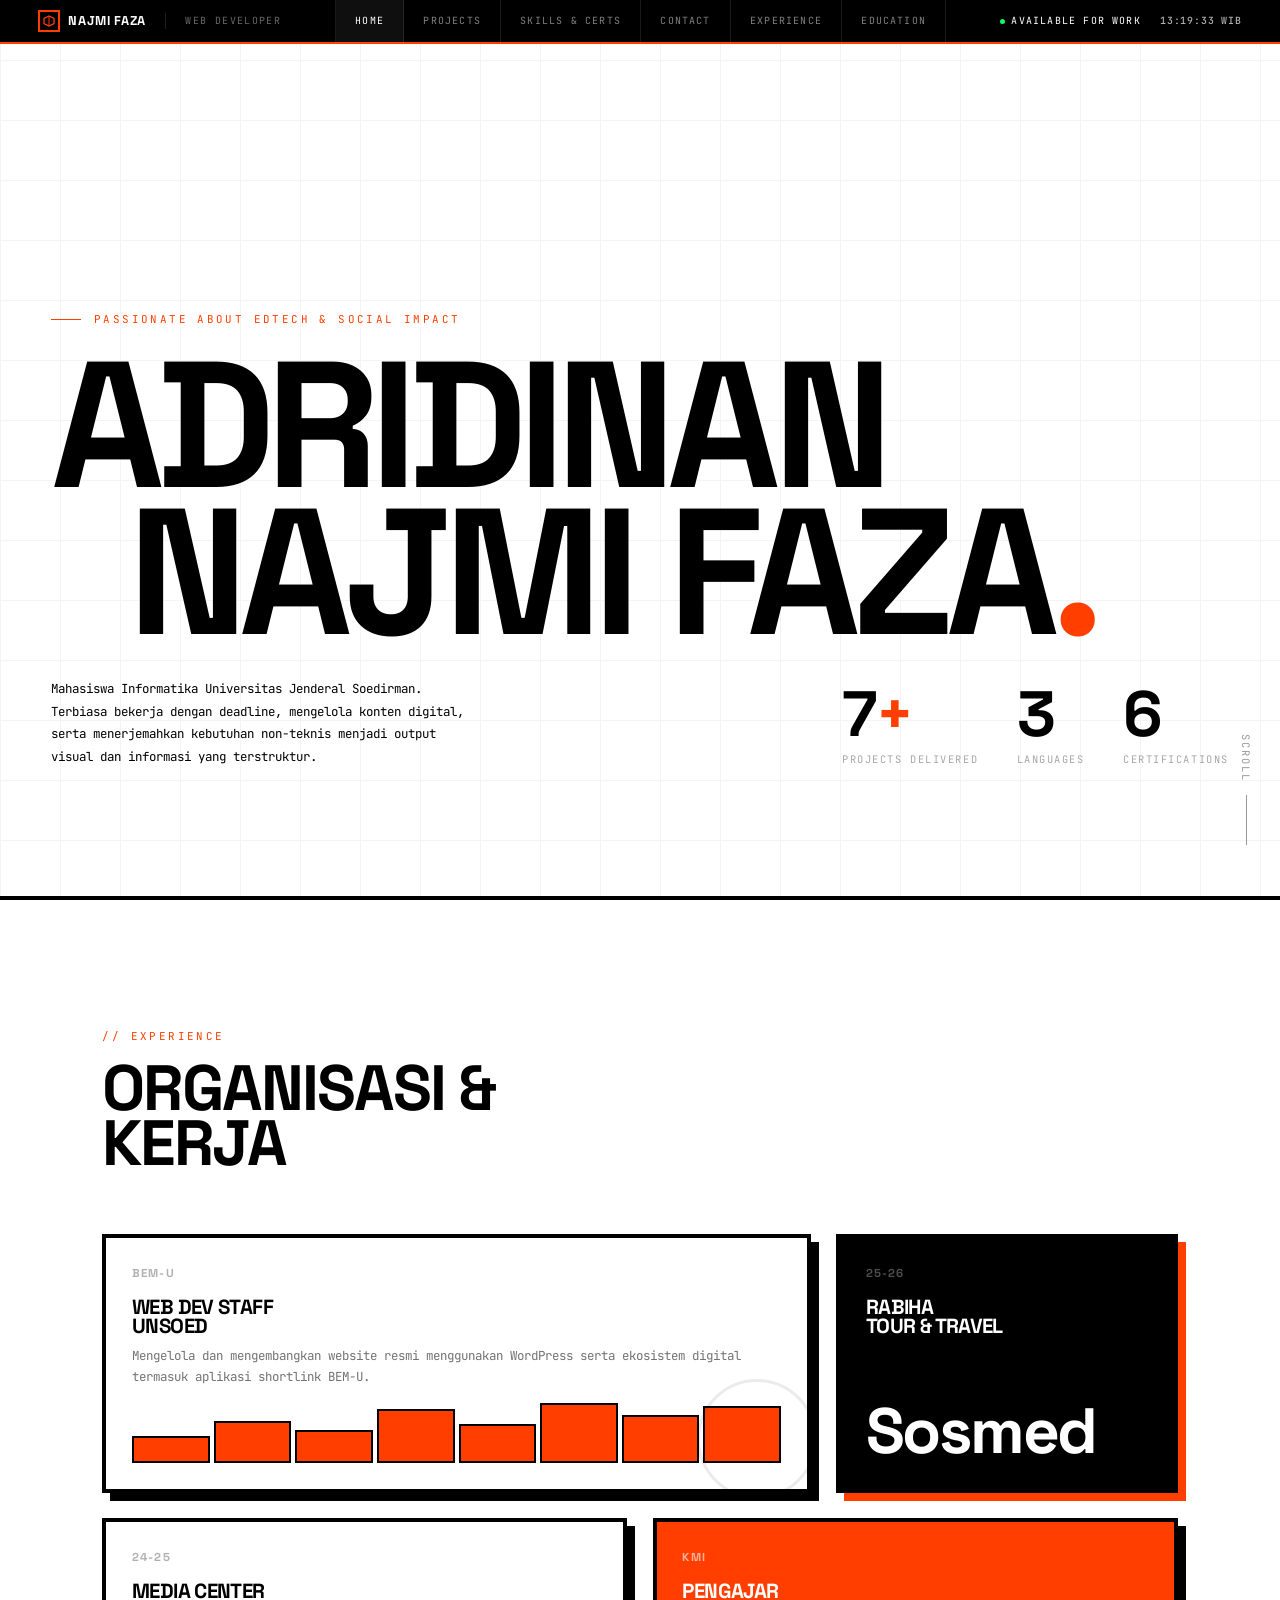
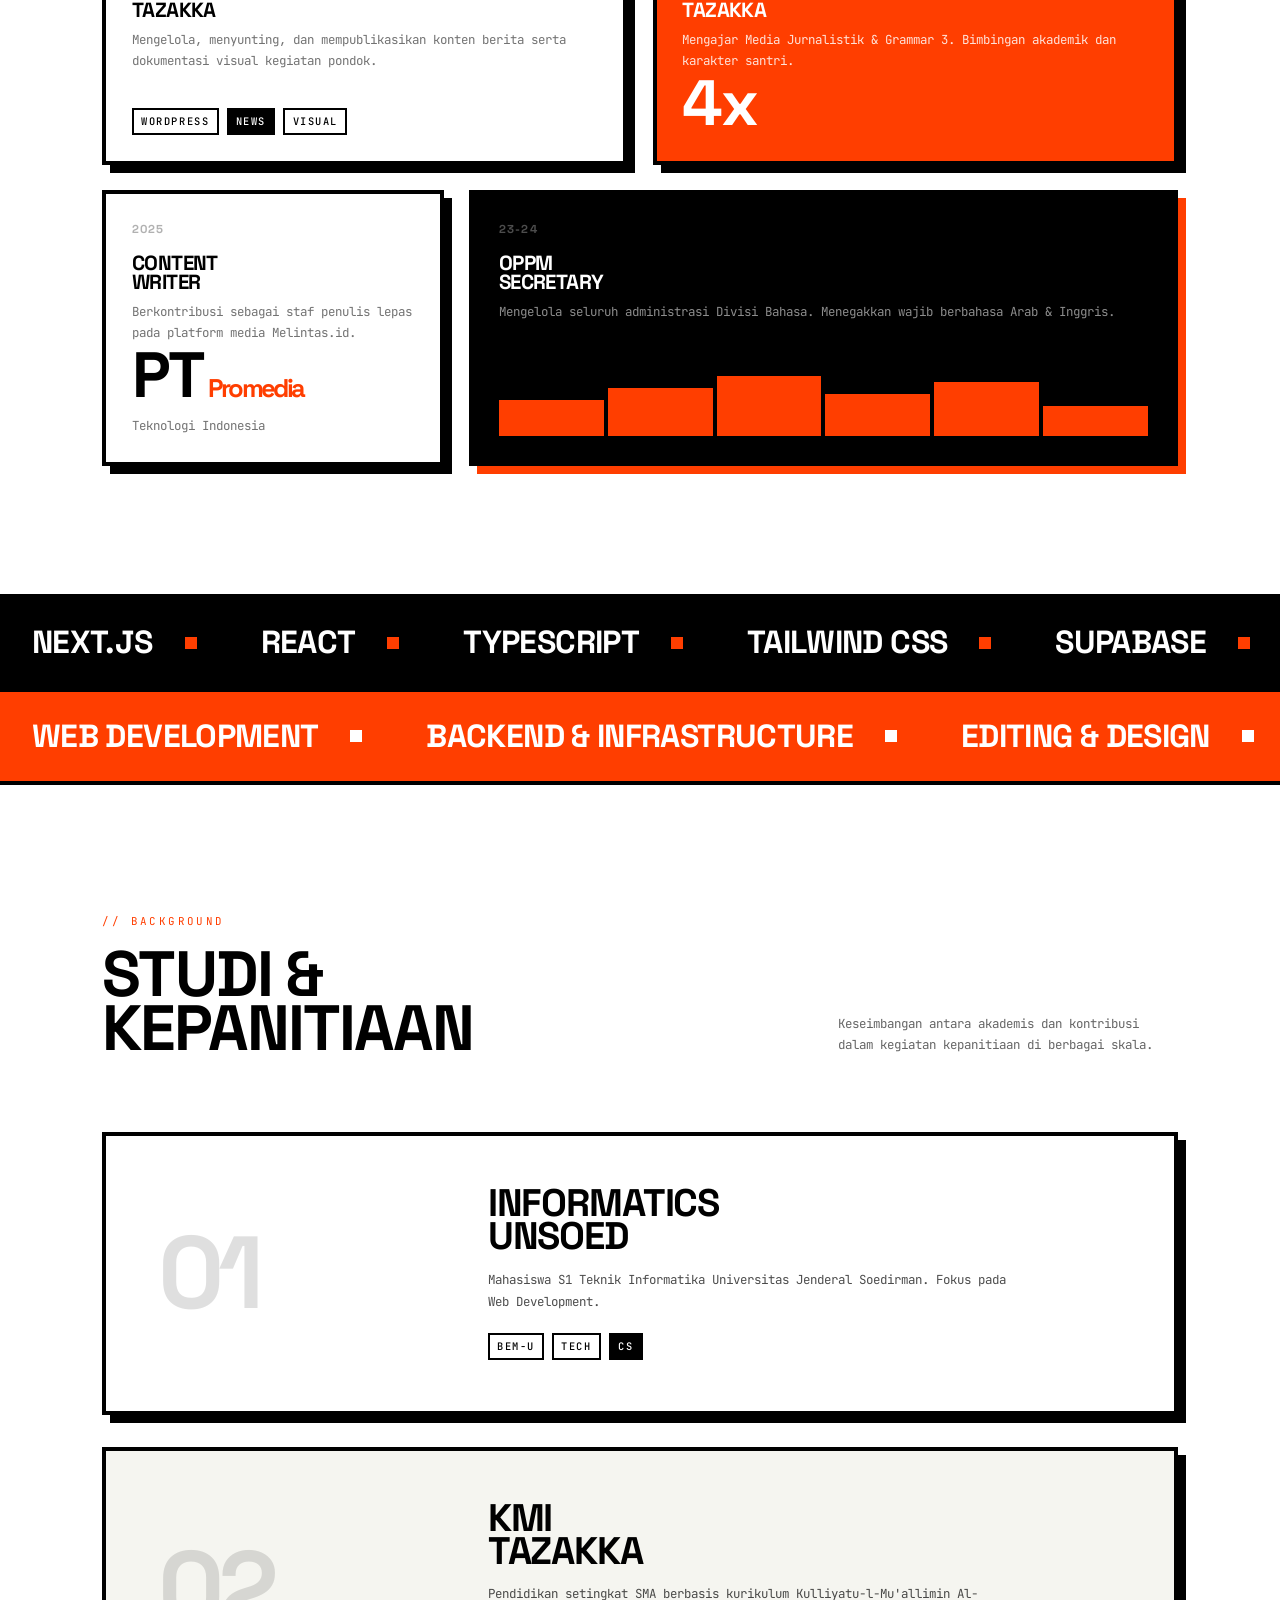
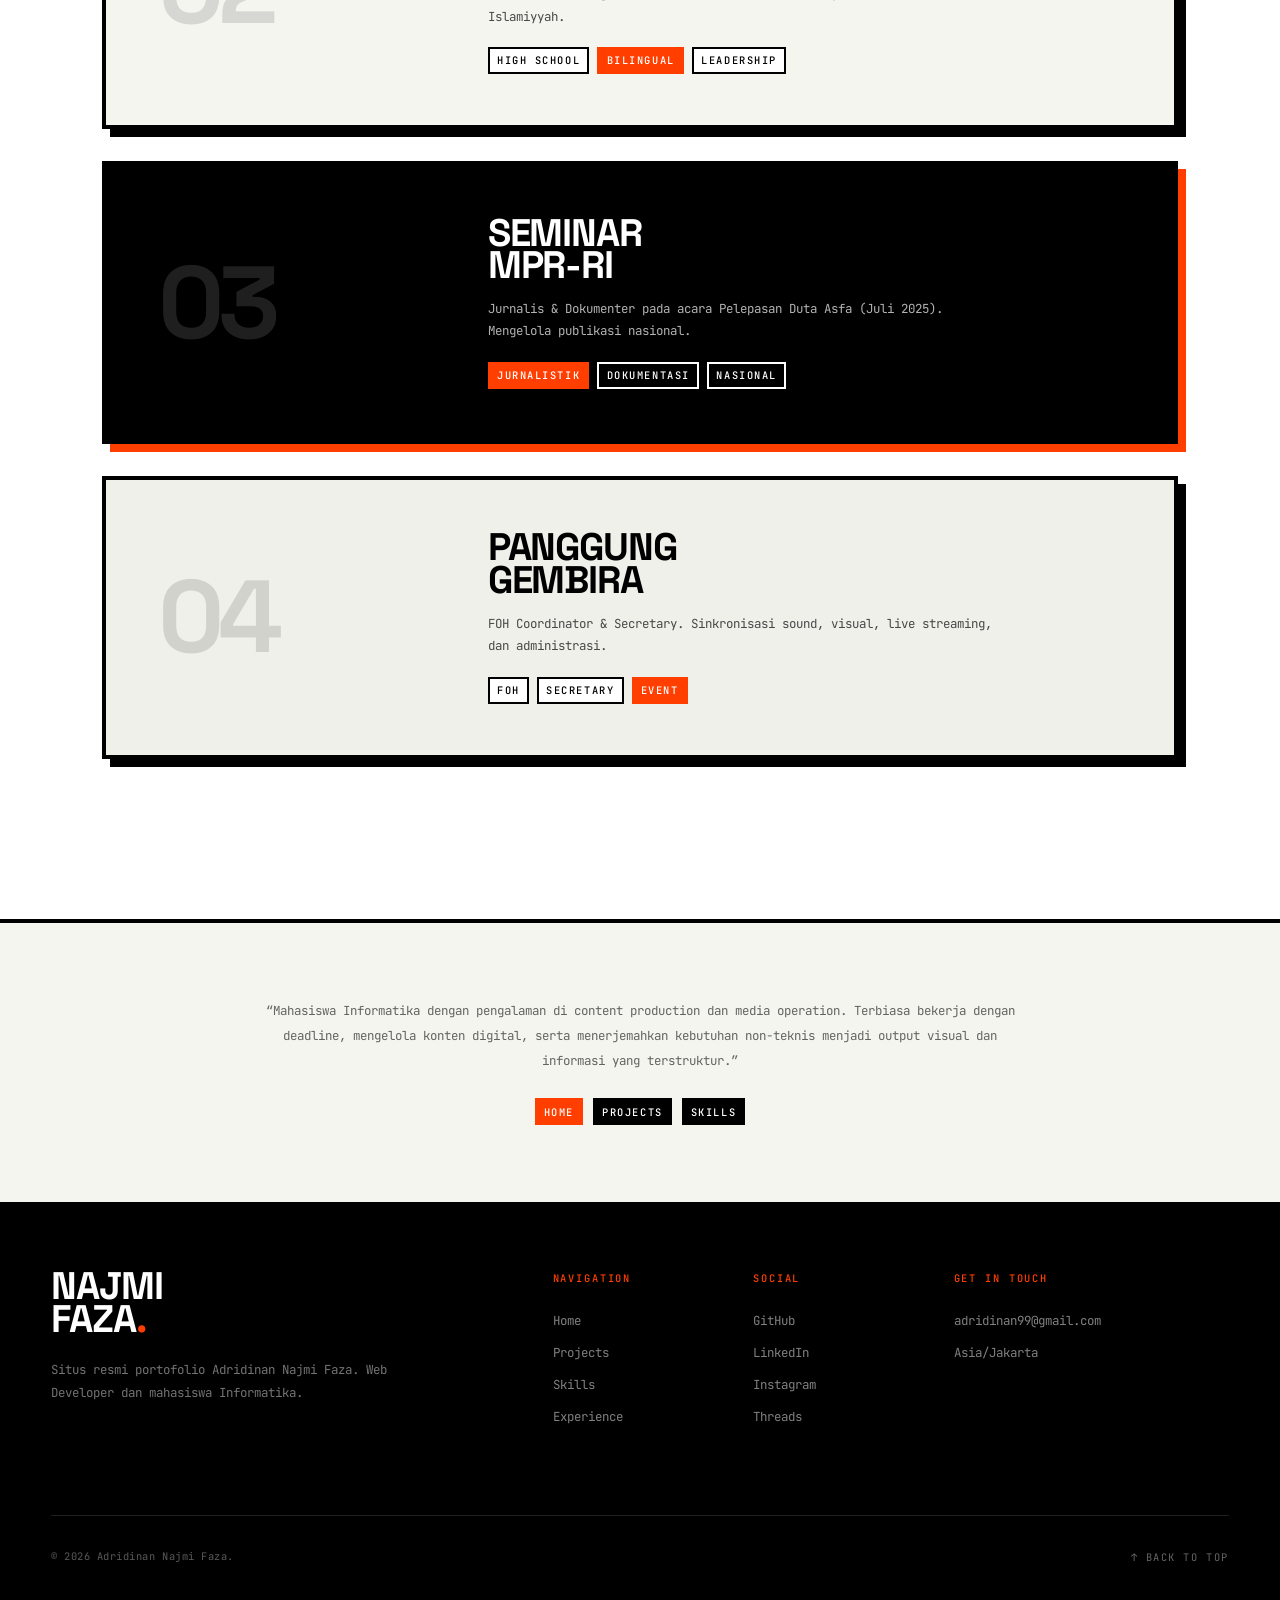
==== commit eef5402f: "hapus comment" ====
--- a/index.html
+++ b/index.html
@@ -15,32 +15,7 @@
       rel="stylesheet"
     />
     <style>
-      /*
-
-TemplateMo 619 Axis Industrial
-
-https://templatemo.com/tm-619-axis-industrial
-
-*/
-
-      /* ============================================================
-   AXIS INDUSTRIAL — COMMON CSS
-   ============================================================
-   1. RESET & VARIABLES
-   2. BASE TYPOGRAPHY
-   3. UTILITY CLASSES
-   4. BUTTONS
-   5. HEADER / NAV
-   6. HERO (BASE)
-   7. SECTION SHARED
-   8. BENTO / SPEC CARD BASE
-   9. TICKER
-   10. FOOTER
-   11. SCROLL REVEAL
-   12. RESPONSIVE — BASE
-   ============================================================ */
-
-      /* ----- 1. RESET & VARIABLES ----- */
+
       *,
       *::before,
       *::after {
@@ -50,7 +25,7 @@
       }
 
       :root {
-        /* Palette */
+        
         --base: #ffffff;
         --ink: #000000;
         --safety: #ff3e00;
@@ -60,7 +35,6 @@
         --term-green: #00ff66;
         --term-amber: #ffaa00;
 
-        /* Borders & Shadows */
         --border: 4px solid var(--ink);
         --border-thin: 1px solid var(--ink);
         --border-hair: 1px solid rgba(0, 0, 0, 0.1);
@@ -68,7 +42,6 @@
         --shadow-safety: 8px 8px 0px var(--safety);
         --shadow-hover: 4px 4px 0px var(--ink);
 
-        /* Type Scale */
         --fs-hero: clamp(4rem, 14vw, 14rem);
         --fs-h1: clamp(2.4rem, 5vw, 5rem);
         --fs-h2: clamp(1.6rem, 3vw, 3rem);
@@ -80,11 +53,9 @@
         --fs-stat: clamp(2.4rem, 5vw, 4.5rem);
         --fs-spec-val: clamp(2rem, 4vw, 3.5rem);
 
-        /* Spacing */
         --gap: clamp(1rem, 2vw, 2rem);
         --section-pad: clamp(4rem, 10vw, 10rem) clamp(1rem, 4vw, 4rem);
 
-        /* Layout */
         --cols: 12;
         --header-h: 44px;
       }
@@ -121,7 +92,6 @@
         color: var(--base);
       }
 
-      /* ----- 2. BASE TYPOGRAPHY ----- */
       h1,
       h2,
       h3,
@@ -136,7 +106,6 @@
         letter-spacing: -0.03em;
       }
 
-      /* ----- 3. UTILITY CLASSES ----- */
       .container {
         width: 100%;
         max-width: 1440px;
@@ -183,7 +152,6 @@
         background: transparent;
       }
 
-      /* ----- 4. BUTTONS ----- */
       .btn {
         font-family: "JetBrains Mono", monospace;
         font-size: 0.72rem;
@@ -227,7 +195,6 @@
         box-shadow: 12px 12px 0px var(--ink);
       }
 
-      /* ----- 5. HEADER / NAV ----- */
       .header {
         position: fixed;
         top: 0;
@@ -299,7 +266,6 @@
         opacity: 0.4;
       }
 
-      /* Light-switch nav cells */
       .header__nav {
         display: flex;
         align-items: stretch;
@@ -327,7 +293,6 @@
         color: var(--base);
       }
 
-      /* Active page highlight */
       .header__nav a.active {
         background: rgba(255, 255, 255, 0.06);
         color: var(--base);
@@ -395,7 +360,6 @@
           opacity 0.3s;
       }
 
-      /* ----- 6. HERO (BASE) ----- */
       .hero {
         min-height: 100vh;
         min-height: 100svh;
@@ -557,7 +521,6 @@
         }
       }
 
-      /* ----- 7. SECTION SHARED ----- */
       .section {
         padding: var(--section-pad);
         border-bottom: var(--border);
@@ -584,7 +547,6 @@
         margin-bottom: clamp(2.5rem, 5vw, 5rem);
       }
 
-      /* ----- 8. BENTO / SPEC CARD BASE ----- */
       .bento-card {
         border: var(--border);
         box-shadow: var(--shadow);
@@ -653,7 +615,6 @@
         align-self: end;
       }
 
-      /* Mini bar chart inside cards */
       .bar-chart {
         display: flex;
         align-items: flex-end;
@@ -673,7 +634,6 @@
         border-color: var(--safety);
       }
 
-      /* Sparkline bars */
       .spark {
         display: flex;
         align-items: flex-end;
@@ -689,7 +649,6 @@
         opacity: 0.7;
       }
 
-      /* Progress bar track */
       .bar-track {
         width: 100%;
         height: 4px;
@@ -717,7 +676,6 @@
         background: var(--base);
       }
 
-      /* ----- 9. TICKER ----- */
       .ticker {
         border-bottom: var(--border);
         background: var(--ink);
@@ -775,7 +733,6 @@
         }
       }
 
-      /* ----- 10. FOOTER ----- */
       .footer {
         background: var(--ink);
         color: var(--base);
@@ -787,7 +744,6 @@
         margin: 0 auto;
       }
 
-      /* Footer — Compact (landing / observer) */
       .footer--compact .footer__inner {
         display: flex;
         justify-content: space-between;
@@ -831,7 +787,6 @@
         color: var(--safety);
       }
 
-      /* Footer — Full (index page) */
       .footer__top {
         display: grid;
         grid-template-columns: repeat(12, 1fr);
@@ -929,7 +884,6 @@
         color: var(--safety);
       }
 
-      /* ----- 11. SCROLL REVEAL ----- */
       .reveal {
         opacity: 0;
         transform: translateY(24px);
@@ -943,7 +897,6 @@
         transform: translateY(0);
       }
 
-      /* ----- 12. RESPONSIVE — BASE ----- */
       @media (max-width: 1024px) {
         .footer__brand {
           grid-column: span 12;
@@ -1047,17 +1000,6 @@
       }
     </style>
     <style>
-      /*
-
-TemplateMo 619 Axis Industrial
-
-https://templatemo.com/tm-619-axis-industrial
-
-*/
-
-      /* ============================================================
-   INDEX PAGE — SPECIFIC STYLES
-   ============================================================ */
 
       .hero__grid--dense {
         background-size: 60px 60px;
@@ -1067,7 +1009,6 @@
           linear-gradient(90deg, var(--ink) 1px, transparent 1px);
       }
 
-      /* Bento Grid */
       .bento__grid {
         display: grid;
         grid-template-columns: repeat(12, 1fr);
@@ -1099,7 +1040,6 @@
         opacity: 0.08;
       }
 
-      /* Sticky Stack Cards */
       .stack__header {
         margin-bottom: clamp(3rem, 6vw, 6rem);
         display: flex;
@@ -1197,7 +1137,6 @@
         border-color: var(--safety);
       }
 
-      /* About / Template Info */
       .about {
         padding: clamp(3rem, 6vw, 5rem) clamp(1rem, 4vw, 4rem);
         border-bottom: var(--border);
@@ -1259,16 +1198,10 @@
         }
       }
     </style>
-    <!--
-
-TemplateMo 619 Axis Industrial
-
-https://templatemo.com/tm-619-axis-industrial
-
--->
+    
   </head>
   <body>
-    <!-- ====== HEADER ====== -->
+    
     <div class="header" role="banner">
       <div class="header__inner">
         <div class="header__left">
@@ -1309,6 +1242,7 @@
           <a href="https://najmifaza.my.id/skills-certificate/"
             >Skills & Certs</a
           >
+          <a href="https://najmifaza.my.id/contact">Contact</a>
           <a href="#experience">Experience</a>
           <a href="#education">Education</a>
         </nav>
@@ -1330,7 +1264,6 @@
       </div>
     </div>
 
-    <!-- ====== HERO ====== -->
     <section class="hero">
       <div class="hero__grid hero__grid--dense" aria-hidden="true"></div>
       <div class="hero__label reveal">
@@ -1367,7 +1300,6 @@
       <div class="hero__scroll-cue" aria-hidden="true">Scroll</div>
     </section>
 
-    <!-- ====== BENTO SPECS ====== -->
     <section class="section" id="experience">
       <div class="container">
         <div class="section__header reveal">
@@ -1472,7 +1404,6 @@
       </div>
     </section>
 
-    <!-- ====== TICKER ====== -->
     <div class="ticker" aria-hidden="true">
       <div class="ticker__track">
         <span class="ticker__item">Next.js</span
@@ -1510,7 +1441,6 @@
       </div>
     </div>
 
-    <!-- ====== THE STACK ====== -->
     <section class="section" id="education">
       <div class="container">
         <div class="stack__header reveal">
@@ -1594,7 +1524,6 @@
       </div>
     </section>
 
-    <!-- ====== ABOUT THIS TEMPLATE ====== -->
     <section class="about">
       <div class="about__inner">
         <p class="about__text">
@@ -1617,7 +1546,6 @@
       </div>
     </section>
 
-    <!-- ====== FOOTER ====== -->
     <div class="footer" role="contentinfo">
       <div class="footer__inner">
         <div class="footer__top">
@@ -1654,13 +1582,7 @@
         </div>
         <div class="footer__bottom">
           <span class="footer__copy"
-            >&copy; 2026 Adridinan Najmi Faza. &nbsp;|&nbsp; Template by
-            <a
-              href="https://templatemo.com"
-              target="_blank"
-              rel="nofollow noopener"
-              >TemplateMo</a
-            ></span
+            >&copy; 2026 Adridinan Najmi Faza.</span
           >
           <button
             class="footer__back-top"
@@ -1674,22 +1596,10 @@
     </div>
 
     <script>
-      /*
-
-TemplateMo 619 Axis Industrial
-
-https://templatemo.com/tm-619-axis-industrial
-
-*/
-
-      /* ============================================================
-   AXIS INDUSTRIAL — COMMON JAVASCRIPT
-   ============================================================ */
 
       (function () {
         "use strict";
 
-        /* ---- UTC Clock ---- */
         const clockEl = document.getElementById("utcClock");
         if (clockEl) {
           function updateClock() {
@@ -1704,7 +1614,6 @@
           setInterval(updateClock, 1000);
         }
 
-        /* ---- Mobile Nav Toggle ---- */
         const burger = document.getElementById("headerBurger");
         const nav = document.getElementById("headerNav");
         if (burger && nav) {
@@ -1721,7 +1630,6 @@
           });
         }
 
-        /* ---- Scroll Reveal (IntersectionObserver with stagger) ---- */
         var reveals = document.querySelectorAll(".reveal");
         if (reveals.length) {
           var revealObserver = new IntersectionObserver(
@@ -1743,7 +1651,6 @@
             },
           );
 
-          /* Fallback: force reveal after 3s for iframe previews */
           setTimeout(function () {
             reveals.forEach(function (el) {
               if (!el.classList.contains("visible")) {
@@ -1757,7 +1664,6 @@
           });
         }
 
-        /* ---- Bar Fill Animation on Scroll ---- */
         var barFills = document.querySelectorAll(".bar-track__fill");
         barFills.forEach(function (bar) {
           var targetWidth = bar.style.width;
@@ -1780,7 +1686,6 @@
           barObserver.observe(bar);
         });
 
-        /* ---- Back to Top Button ---- */
         var backTop = document.getElementById("backToTop");
         if (backTop) {
           backTop.addEventListener("click", function () {
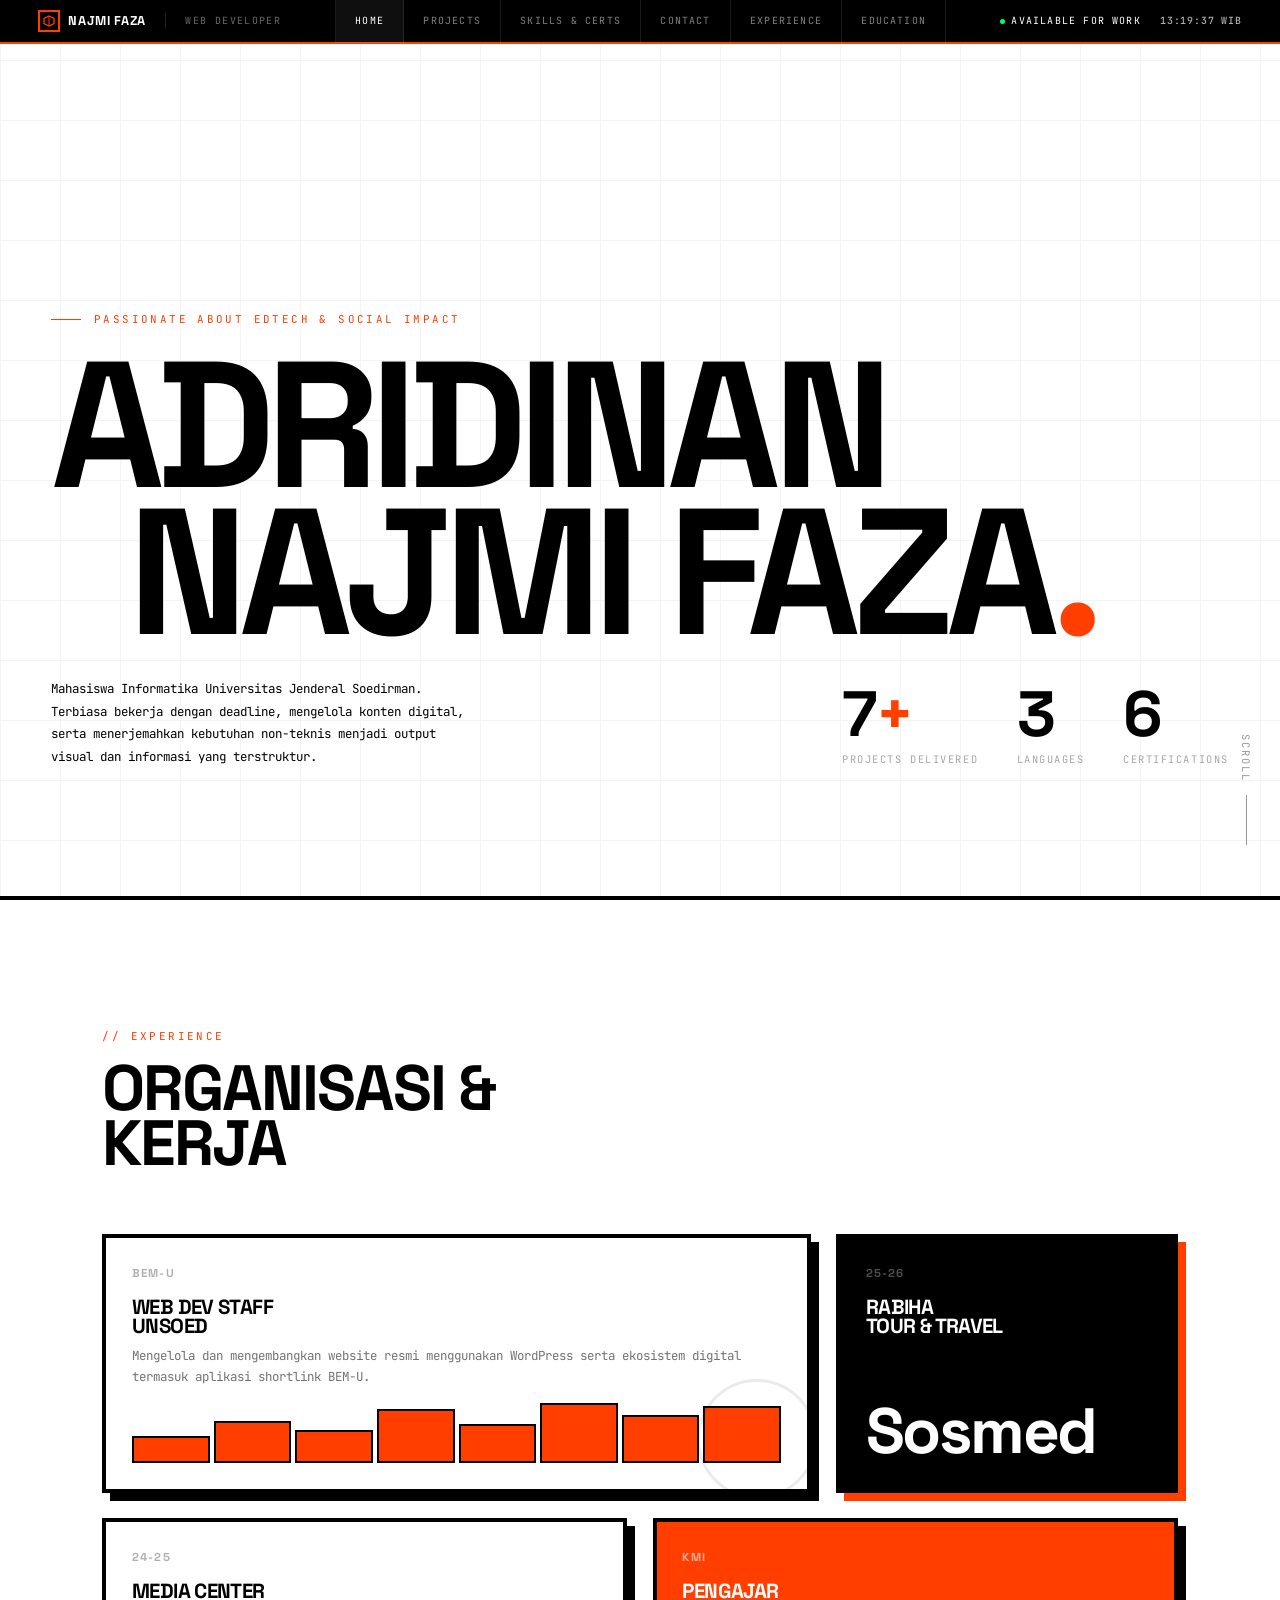
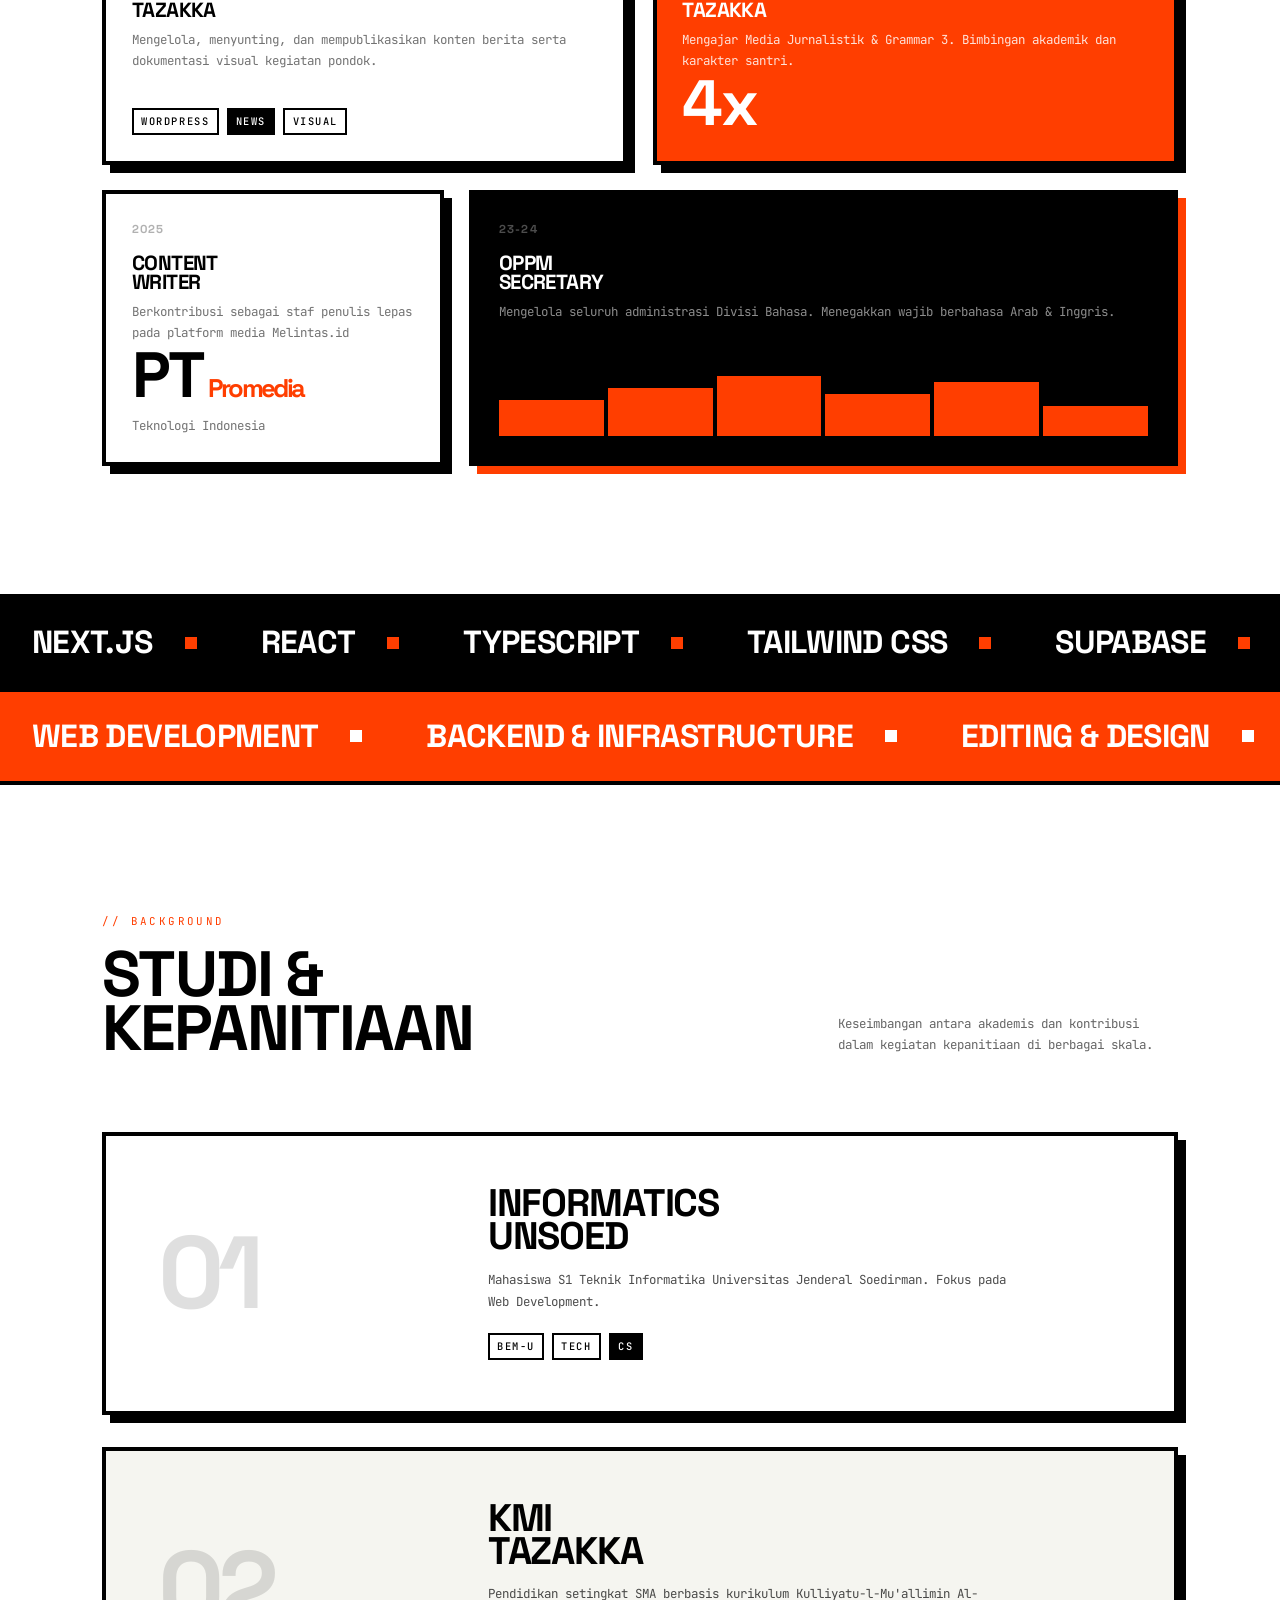
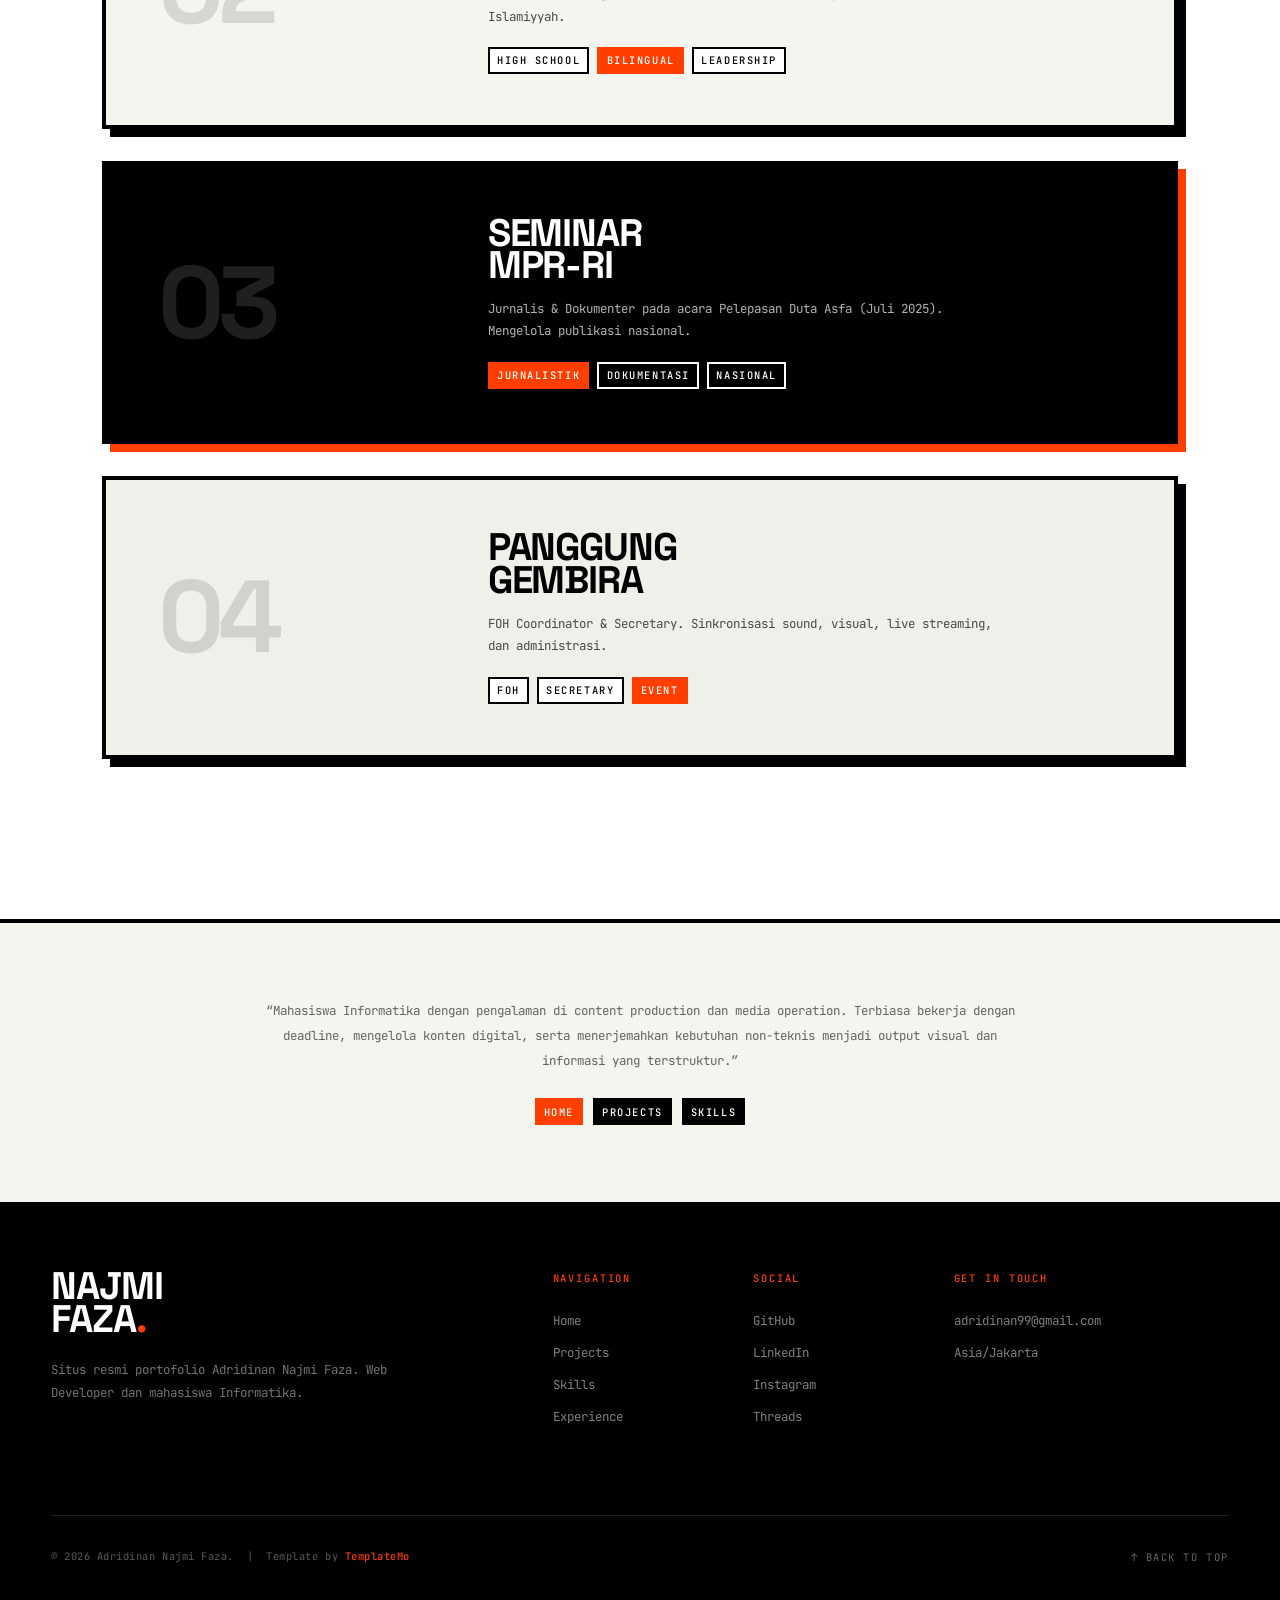
==== commit fa23a487: "Update index.html" ====
--- a/index.html
+++ b/index.html
@@ -15,7 +15,32 @@
       rel="stylesheet"
     />
     <style>
-
+      /*
+
+TemplateMo 619 Axis Industrial
+
+https://templatemo.com/tm-619-axis-industrial
+
+*/
+
+      /* ============================================================
+   AXIS INDUSTRIAL — COMMON CSS
+   ============================================================
+   1. RESET & VARIABLES
+   2. BASE TYPOGRAPHY
+   3. UTILITY CLASSES
+   4. BUTTONS
+   5. HEADER / NAV
+   6. HERO (BASE)
+   7. SECTION SHARED
+   8. BENTO / SPEC CARD BASE
+   9. TICKER
+   10. FOOTER
+   11. SCROLL REVEAL
+   12. RESPONSIVE — BASE
+   ============================================================ */
+
+      /* ----- 1. RESET & VARIABLES ----- */
       *,
       *::before,
       *::after {
@@ -25,7 +50,7 @@
       }
 
       :root {
-        
+        /* Palette */
         --base: #ffffff;
         --ink: #000000;
         --safety: #ff3e00;
@@ -35,6 +60,7 @@
         --term-green: #00ff66;
         --term-amber: #ffaa00;
 
+        /* Borders & Shadows */
         --border: 4px solid var(--ink);
         --border-thin: 1px solid var(--ink);
         --border-hair: 1px solid rgba(0, 0, 0, 0.1);
@@ -42,6 +68,7 @@
         --shadow-safety: 8px 8px 0px var(--safety);
         --shadow-hover: 4px 4px 0px var(--ink);
 
+        /* Type Scale */
         --fs-hero: clamp(4rem, 14vw, 14rem);
         --fs-h1: clamp(2.4rem, 5vw, 5rem);
         --fs-h2: clamp(1.6rem, 3vw, 3rem);
@@ -53,9 +80,11 @@
         --fs-stat: clamp(2.4rem, 5vw, 4.5rem);
         --fs-spec-val: clamp(2rem, 4vw, 3.5rem);
 
+        /* Spacing */
         --gap: clamp(1rem, 2vw, 2rem);
         --section-pad: clamp(4rem, 10vw, 10rem) clamp(1rem, 4vw, 4rem);
 
+        /* Layout */
         --cols: 12;
         --header-h: 44px;
       }
@@ -92,6 +121,7 @@
         color: var(--base);
       }
 
+      /* ----- 2. BASE TYPOGRAPHY ----- */
       h1,
       h2,
       h3,
@@ -106,6 +136,7 @@
         letter-spacing: -0.03em;
       }
 
+      /* ----- 3. UTILITY CLASSES ----- */
       .container {
         width: 100%;
         max-width: 1440px;
@@ -152,6 +183,7 @@
         background: transparent;
       }
 
+      /* ----- 4. BUTTONS ----- */
       .btn {
         font-family: "JetBrains Mono", monospace;
         font-size: 0.72rem;
@@ -195,6 +227,7 @@
         box-shadow: 12px 12px 0px var(--ink);
       }
 
+      /* ----- 5. HEADER / NAV ----- */
       .header {
         position: fixed;
         top: 0;
@@ -266,6 +299,7 @@
         opacity: 0.4;
       }
 
+      /* Light-switch nav cells */
       .header__nav {
         display: flex;
         align-items: stretch;
@@ -293,6 +327,7 @@
         color: var(--base);
       }
 
+      /* Active page highlight */
       .header__nav a.active {
         background: rgba(255, 255, 255, 0.06);
         color: var(--base);
@@ -360,6 +395,7 @@
           opacity 0.3s;
       }
 
+      /* ----- 6. HERO (BASE) ----- */
       .hero {
         min-height: 100vh;
         min-height: 100svh;
@@ -521,6 +557,7 @@
         }
       }
 
+      /* ----- 7. SECTION SHARED ----- */
       .section {
         padding: var(--section-pad);
         border-bottom: var(--border);
@@ -547,6 +584,7 @@
         margin-bottom: clamp(2.5rem, 5vw, 5rem);
       }
 
+      /* ----- 8. BENTO / SPEC CARD BASE ----- */
       .bento-card {
         border: var(--border);
         box-shadow: var(--shadow);
@@ -615,6 +653,7 @@
         align-self: end;
       }
 
+      /* Mini bar chart inside cards */
       .bar-chart {
         display: flex;
         align-items: flex-end;
@@ -634,6 +673,7 @@
         border-color: var(--safety);
       }
 
+      /* Sparkline bars */
       .spark {
         display: flex;
         align-items: flex-end;
@@ -649,6 +689,7 @@
         opacity: 0.7;
       }
 
+      /* Progress bar track */
       .bar-track {
         width: 100%;
         height: 4px;
@@ -676,6 +717,7 @@
         background: var(--base);
       }
 
+      /* ----- 9. TICKER ----- */
       .ticker {
         border-bottom: var(--border);
         background: var(--ink);
@@ -733,6 +775,7 @@
         }
       }
 
+      /* ----- 10. FOOTER ----- */
       .footer {
         background: var(--ink);
         color: var(--base);
@@ -744,6 +787,7 @@
         margin: 0 auto;
       }
 
+      /* Footer — Compact (landing / observer) */
       .footer--compact .footer__inner {
         display: flex;
         justify-content: space-between;
@@ -787,6 +831,7 @@
         color: var(--safety);
       }
 
+      /* Footer — Full (index page) */
       .footer__top {
         display: grid;
         grid-template-columns: repeat(12, 1fr);
@@ -884,6 +929,7 @@
         color: var(--safety);
       }
 
+      /* ----- 11. SCROLL REVEAL ----- */
       .reveal {
         opacity: 0;
         transform: translateY(24px);
@@ -897,6 +943,7 @@
         transform: translateY(0);
       }
 
+      /* ----- 12. RESPONSIVE — BASE ----- */
       @media (max-width: 1024px) {
         .footer__brand {
           grid-column: span 12;
@@ -1000,6 +1047,17 @@
       }
     </style>
     <style>
+      /*
+
+TemplateMo 619 Axis Industrial
+
+https://templatemo.com/tm-619-axis-industrial
+
+*/
+
+      /* ============================================================
+   INDEX PAGE — SPECIFIC STYLES
+   ============================================================ */
 
       .hero__grid--dense {
         background-size: 60px 60px;
@@ -1009,6 +1067,7 @@
           linear-gradient(90deg, var(--ink) 1px, transparent 1px);
       }
 
+      /* Bento Grid */
       .bento__grid {
         display: grid;
         grid-template-columns: repeat(12, 1fr);
@@ -1040,6 +1099,7 @@
         opacity: 0.08;
       }
 
+      /* Sticky Stack Cards */
       .stack__header {
         margin-bottom: clamp(3rem, 6vw, 6rem);
         display: flex;
@@ -1137,6 +1197,7 @@
         border-color: var(--safety);
       }
 
+      /* About / Template Info */
       .about {
         padding: clamp(3rem, 6vw, 5rem) clamp(1rem, 4vw, 4rem);
         border-bottom: var(--border);
@@ -1198,10 +1259,16 @@
         }
       }
     </style>
-    
+    <!--
+
+TemplateMo 619 Axis Industrial
+
+https://templatemo.com/tm-619-axis-industrial
+
+-->
   </head>
   <body>
-    
+    <!-- ====== HEADER ====== -->
     <div class="header" role="banner">
       <div class="header__inner">
         <div class="header__left">
@@ -1264,6 +1331,7 @@
       </div>
     </div>
 
+    <!-- ====== HERO ====== -->
     <section class="hero">
       <div class="hero__grid hero__grid--dense" aria-hidden="true"></div>
       <div class="hero__label reveal">
@@ -1300,6 +1368,7 @@
       <div class="hero__scroll-cue" aria-hidden="true">Scroll</div>
     </section>
 
+    <!-- ====== BENTO SPECS ====== -->
     <section class="section" id="experience">
       <div class="container">
         <div class="section__header reveal">
@@ -1371,7 +1440,7 @@
             <h3 class="bento-card__title">Content<br />Writer</h3>
             <p class="bento-card__text">
               Berkontribusi sebagai staf penulis lepas pada platform media
-              Melintas.id.
+              Melintas.id
             </p>
             <div style="align-self: end">
               <div class="bento-card__stat">
@@ -1404,6 +1473,7 @@
       </div>
     </section>
 
+    <!-- ====== TICKER ====== -->
     <div class="ticker" aria-hidden="true">
       <div class="ticker__track">
         <span class="ticker__item">Next.js</span
@@ -1441,6 +1511,7 @@
       </div>
     </div>
 
+    <!-- ====== THE STACK ====== -->
     <section class="section" id="education">
       <div class="container">
         <div class="stack__header reveal">
@@ -1524,6 +1595,7 @@
       </div>
     </section>
 
+    <!-- ====== ABOUT THIS TEMPLATE ====== -->
     <section class="about">
       <div class="about__inner">
         <p class="about__text">
@@ -1546,6 +1618,7 @@
       </div>
     </section>
 
+    <!-- ====== FOOTER ====== -->
     <div class="footer" role="contentinfo">
       <div class="footer__inner">
         <div class="footer__top">
@@ -1582,7 +1655,13 @@
         </div>
         <div class="footer__bottom">
           <span class="footer__copy"
-            >&copy; 2026 Adridinan Najmi Faza.</span
+            >&copy; 2026 Adridinan Najmi Faza. &nbsp;|&nbsp; Template by
+            <a
+              href="https://templatemo.com"
+              target="_blank"
+              rel="nofollow noopener"
+              >TemplateMo</a
+            ></span
           >
           <button
             class="footer__back-top"
@@ -1596,10 +1675,22 @@
     </div>
 
     <script>
+      /*
+
+TemplateMo 619 Axis Industrial
+
+https://templatemo.com/tm-619-axis-industrial
+
+*/
+
+      /* ============================================================
+   AXIS INDUSTRIAL — COMMON JAVASCRIPT
+   ============================================================ */
 
       (function () {
         "use strict";
 
+        /* ---- UTC Clock ---- */
         const clockEl = document.getElementById("utcClock");
         if (clockEl) {
           function updateClock() {
@@ -1614,6 +1705,7 @@
           setInterval(updateClock, 1000);
         }
 
+        /* ---- Mobile Nav Toggle ---- */
         const burger = document.getElementById("headerBurger");
         const nav = document.getElementById("headerNav");
         if (burger && nav) {
@@ -1630,6 +1722,7 @@
           });
         }
 
+        /* ---- Scroll Reveal (IntersectionObserver with stagger) ---- */
         var reveals = document.querySelectorAll(".reveal");
         if (reveals.length) {
           var revealObserver = new IntersectionObserver(
@@ -1651,6 +1744,7 @@
             },
           );
 
+          /* Fallback: force reveal after 3s for iframe previews */
           setTimeout(function () {
             reveals.forEach(function (el) {
               if (!el.classList.contains("visible")) {
@@ -1664,6 +1758,7 @@
           });
         }
 
+        /* ---- Bar Fill Animation on Scroll ---- */
         var barFills = document.querySelectorAll(".bar-track__fill");
         barFills.forEach(function (bar) {
           var targetWidth = bar.style.width;
@@ -1686,6 +1781,7 @@
           barObserver.observe(bar);
         });
 
+        /* ---- Back to Top Button ---- */
         var backTop = document.getElementById("backToTop");
         if (backTop) {
           backTop.addEventListener("click", function () {
